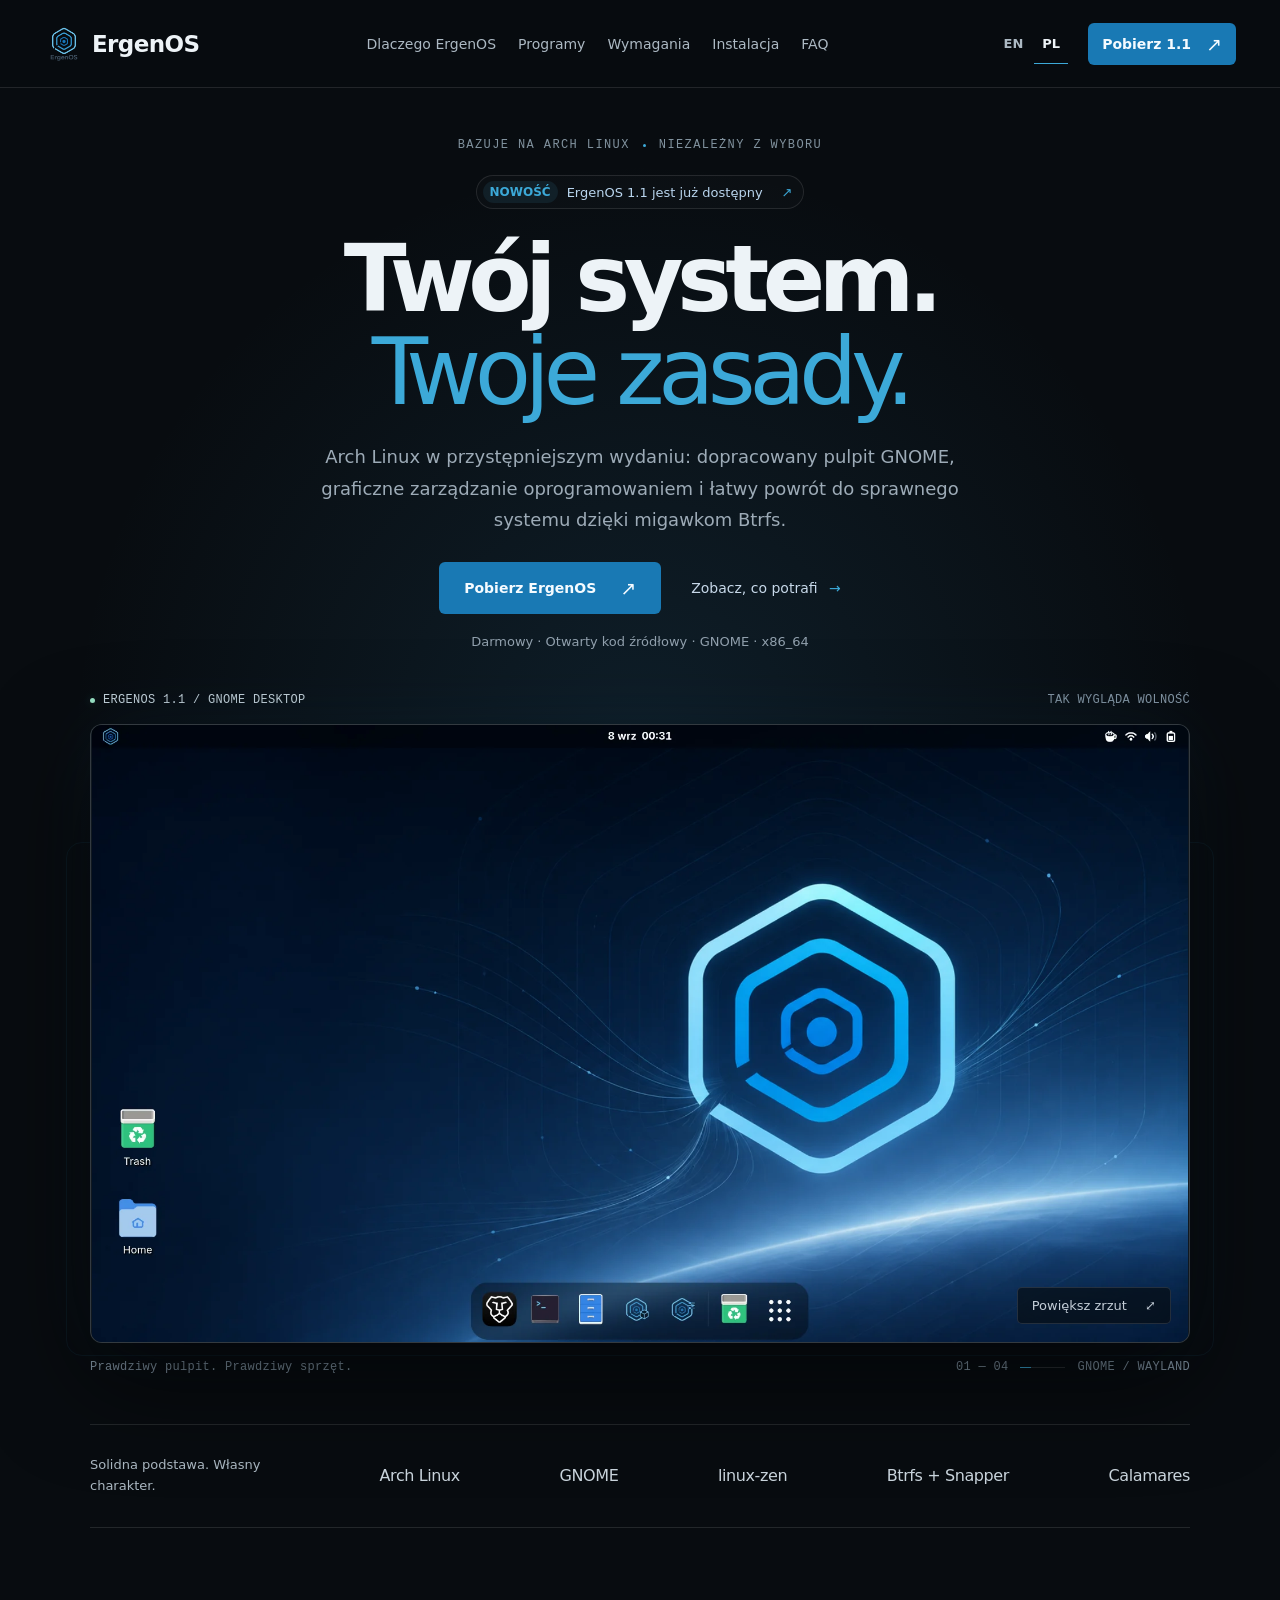
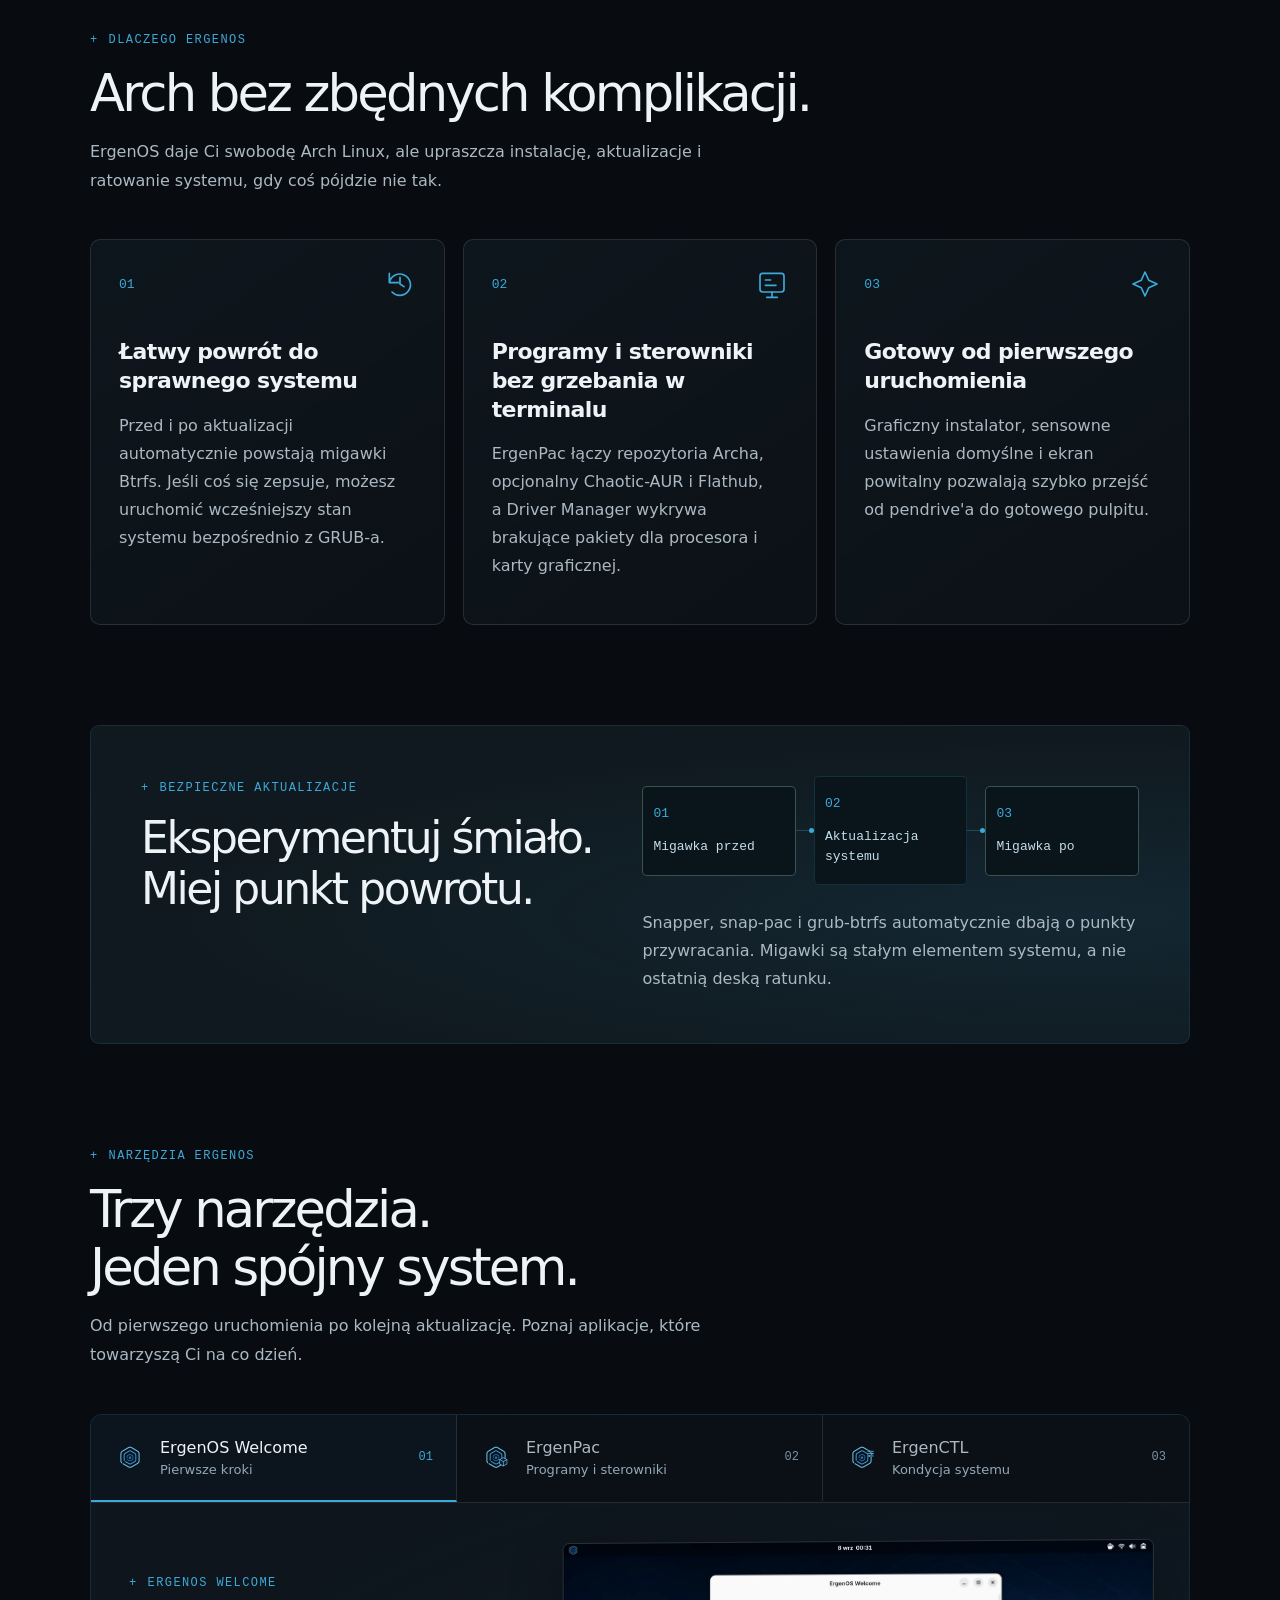
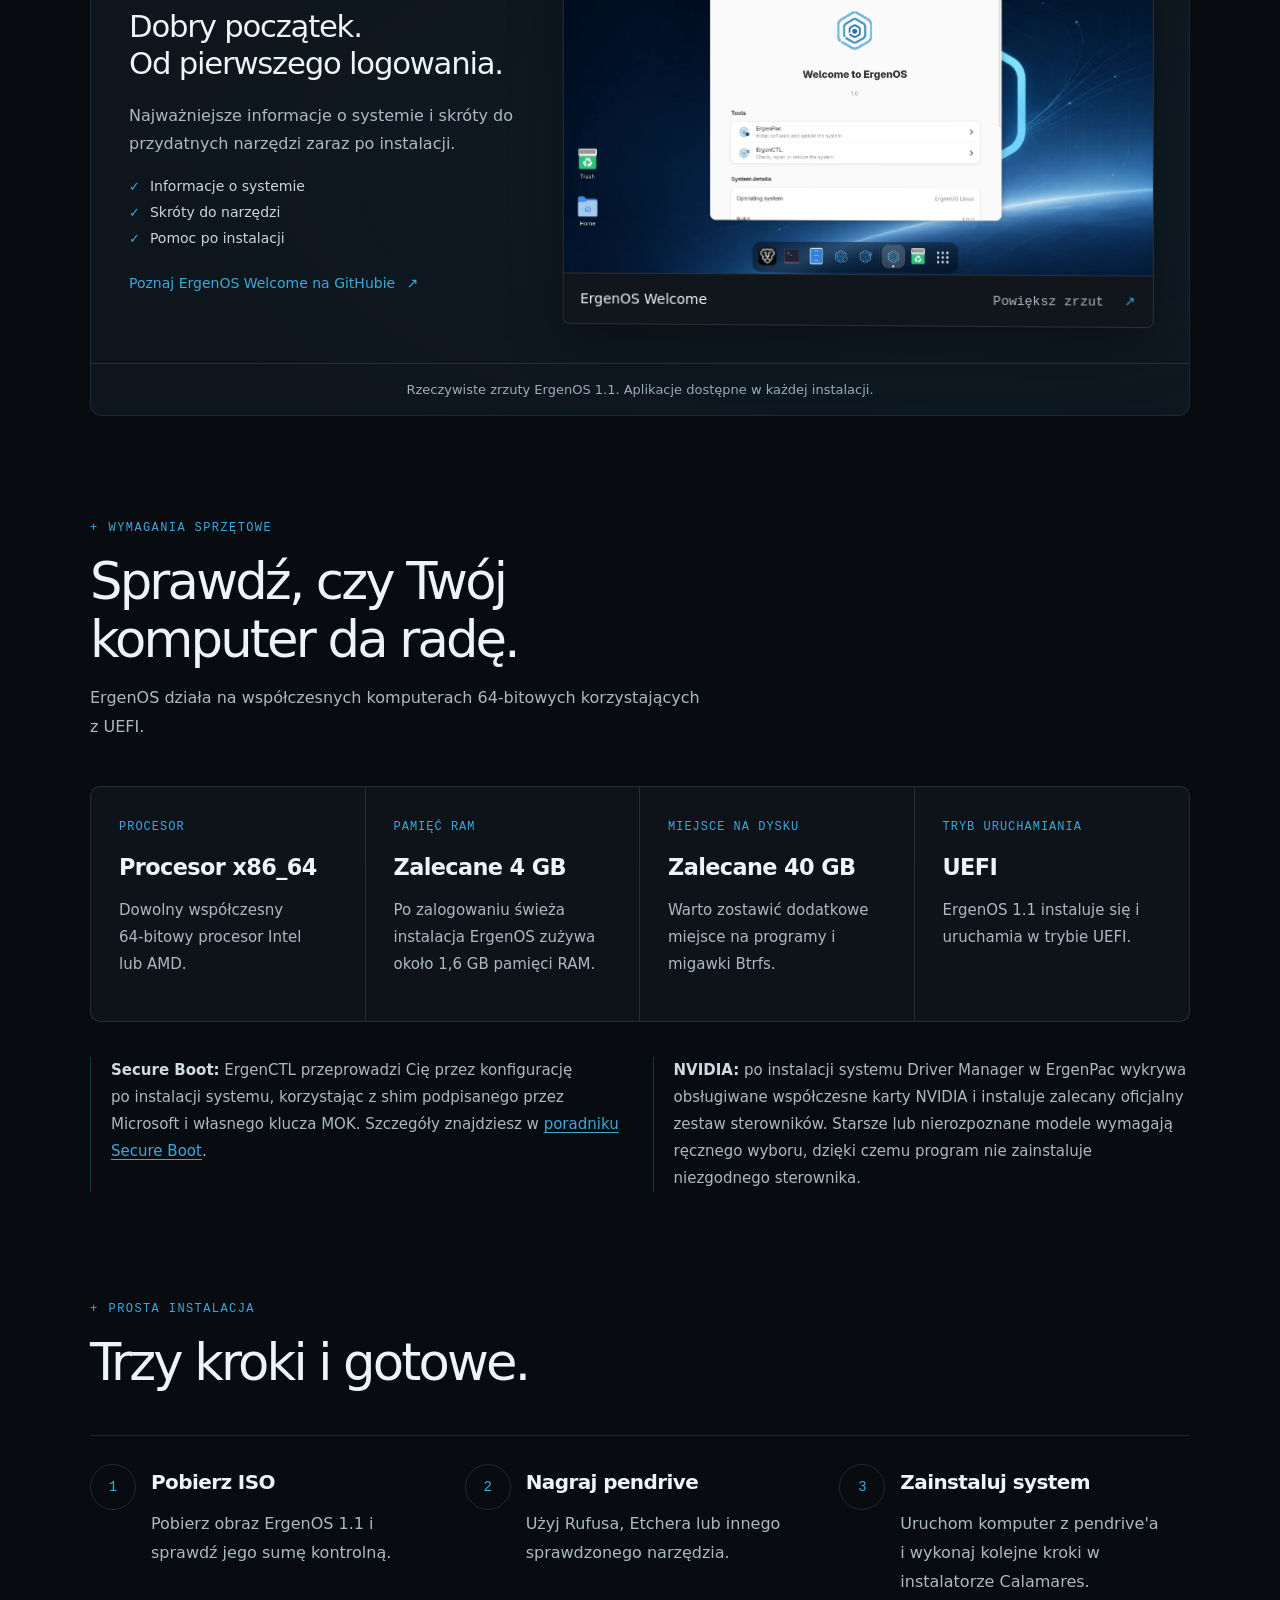
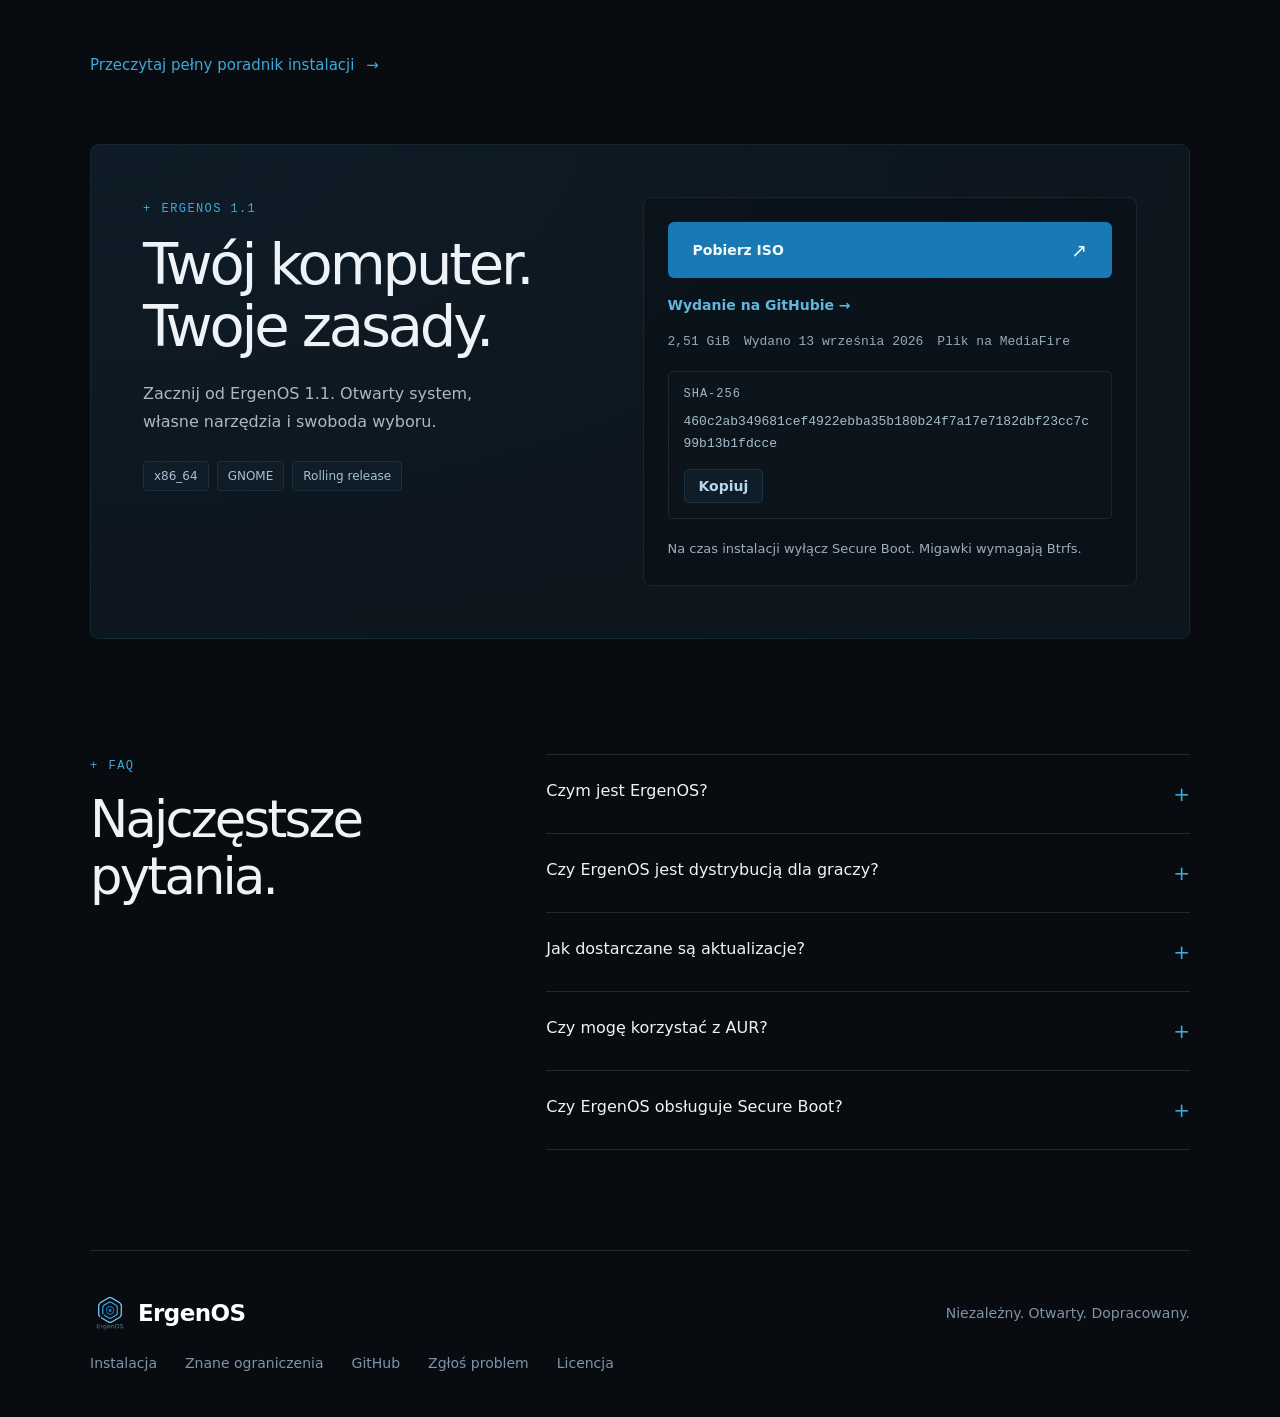
==== pl/index.html @ 4b379fe1 "Version CSS and JavaScript URLs to prevent stale cached assets" ====
<!doctype html>
<html lang="pl">
<head>
  <meta charset="utf-8">
  <meta name="viewport" content="width=device-width,initial-scale=1">
  <title>ErgenOS — Twój system. Twoje zasady.</title>
  <meta name="description" content="ErgenOS to przystępna dystrybucja oparta na Arch Linux, z graficznymi narzędziami, obsługą sterowników i odzyskiwaniem systemu z migawek Btrfs.">
  <meta name="robots" content="index,follow,max-image-preview:large">
  <meta name="theme-color" content="#080c10">
  <link rel="canonical" href="https://ergenossw.github.io/ErgenOS-Website/pl/">
  <link rel="alternate" hreflang="en" href="https://ergenossw.github.io/ErgenOS-Website/">
  <link rel="alternate" hreflang="pl" href="https://ergenossw.github.io/ErgenOS-Website/pl/">
  <link rel="alternate" hreflang="x-default" href="https://ergenossw.github.io/ErgenOS-Website/">
  <meta property="og:title" content="ErgenOS — Twój system. Twoje zasady.">
  <meta property="og:description" content="Arch Linux z wygodnym pulpitem, graficznymi narzędziami i migawkami Btrfs.">
  <meta property="og:type" content="website">
  <meta property="og:site_name" content="ErgenOS">
  <meta property="og:url" content="https://ergenossw.github.io/ErgenOS-Website/pl/">
  <meta property="og:image" content="https://ergenossw.github.io/ErgenOS-Website/assets/social-card.png">
  <meta property="og:image:width" content="1200">
  <meta property="og:image:height" content="630">
  <meta property="og:locale" content="pl_PL">
  <meta property="og:locale:alternate" content="en_US">
  <meta name="twitter:card" content="summary_large_image">
  <meta name="twitter:title" content="ErgenOS — Twój system. Twoje zasady.">
  <meta name="twitter:description" content="Arch Linux z wygodnym pulpitem, graficznymi narzędziami i migawkami Btrfs.">
  <meta name="twitter:image" content="https://ergenossw.github.io/ErgenOS-Website/assets/social-card.png">
  <link rel="icon" type="image/png" sizes="32x32" href="../assets/favicon-32.png">
  <link rel="apple-touch-icon" sizes="180x180" href="../assets/apple-touch-icon.png">
  <link rel="stylesheet" href="../style.css?v=d61560196b8d">
  <link rel="stylesheet" href="../overrides.css?v=efb8a88af6a3">
  <script type="application/ld+json">
  {
    "@context": "https://schema.org",
    "@type": "WebSite",
    "name": "ErgenOS",
    "url": "https://ergenossw.github.io/ErgenOS-Website/",
    "description": "Przystępna dystrybucja oparta na Arch Linux, z graficznymi narzędziami i odzyskiwaniem systemu z migawek Btrfs.",
    "inLanguage": ["en", "pl"],
    "publisher": {
      "@type": "Organization",
      "name": "ErgenOS",
      "url": "https://github.com/ErgenosSW",
      "logo": {
        "@type": "ImageObject",
        "url": "https://ergenossw.github.io/ErgenOS-Website/assets/ergenos-logo.png"
      },
      "sameAs": [
        "https://github.com/ErgenosSW",
        "https://github.com/ErgenosSW/ErgenOS-Linux"
      ]
    }
  }
  </script>
</head>
<body>
  <a class="skip-link" href="#main-content">Przejdź do treści</a>
  <header class="nav-shell">
    <a class="brand" href="#top"><img src="../assets/ergenos-logo.png" alt=""><span>ErgenOS</span></a>
    <button class="menu-toggle" type="button" aria-expanded="false" aria-controls="main-nav" aria-label="Otwórz nawigację" data-menu-open="Otwórz nawigację" data-menu-close="Zamknij nawigację"><span></span><span></span><span></span></button>
    <nav id="main-nav" aria-label="Główna nawigacja"><a href="#features">Dlaczego ErgenOS</a><a href="#apps">Programy</a><a href="#requirements">Wymagania</a><a href="#install">Instalacja</a><a href="#faq">FAQ</a></nav>
    <div class="header-actions"><div class="language-switcher" aria-label="Język"><a href="../" lang="en" hreflang="en" aria-label="English">EN</a><span aria-current="page">PL</span></div><a class="button small" href="#download">Pobierz 1.1</a></div>
  </header>

  <main id="main-content">
    <section class="hero" id="top">
      <div class="hero-copy"><div class="hero-kicker">BAZUJE NA ARCH LINUX <span></span> NIEZALEŻNY Z WYBORU</div>
        <a class="release-pill" href="https://github.com/ErgenosSW/ErgenOS-Linux/releases/tag/v1.1.0"><span>Nowość</span> ErgenOS 1.1 jest już dostępny</a>
        <h1>Twój system.<br><em>Twoje zasady.</em></h1>
        <p class="lead">Arch Linux w przystępniejszym wydaniu: dopracowany pulpit GNOME, graficzne zarządzanie oprogramowaniem i łatwy powrót do sprawnego systemu dzięki migawkom Btrfs.</p>
        <div class="hero-actions"><a class="button" href="#download">Pobierz ErgenOS</a><a class="text-link" href="#features">Zobacz, co potrafi <span>→</span></a></div>
        <p class="fine-print">Darmowy · Otwarty kod źródłowy · GNOME · x86_64</p>
      </div>
      <div class="desktop-stage"><div class="stage-label"><span><i></i> ERGENOS 1.1 / GNOME DESKTOP</span><span>TAK WYGLĄDA WOLNOŚĆ</span></div><a class="desktop-shot" href="../assets/screenshots/ergenos-desktop.png" aria-label="Otwórz pełnowymiarowy zrzut pulpitu ErgenOS">
        <img src="../assets/screenshots/ergenos-desktop.webp" width="1920" height="1080" fetchpriority="high" alt="Pulpit ErgenOS 1.1 uruchomiony na fizycznym sprzęcie">
        <span class="shot-hint">Powiększ zrzut</span>
      </a><div class="stage-footer"><span>Prawdziwy pulpit. Prawdziwy sprzęt.</span><span>01 — 04 <span class="stage-line"></span> GNOME / WAYLAND</span></div></div>
    </section><div class="platform-strip"><span>Solidna podstawa. Własny charakter.</span><b>Arch Linux</b><b>GNOME</b><b>linux-zen</b><b>Btrfs + Snapper</b><b>Calamares</b></div>

    <section class="section" id="features">
      <div class="section-heading"><span class="eyebrow">Dlaczego ErgenOS</span><h2>Arch bez zbędnych komplikacji.</h2><p>ErgenOS daje Ci swobodę Arch Linux, ale upraszcza instalację, aktualizacje i ratowanie systemu, gdy coś pójdzie nie tak.</p></div>
      <div class="feature-grid">
        <article><div class="feature-top"><span class="feature-number">01</span><svg viewBox="0 0 24 24" fill="none" stroke="currentColor" stroke-width="1.25" stroke-linecap="round" stroke-linejoin="round" aria-hidden="true"><path d="M4 11a8 8 0 1 1 2 7M4 4v7h7"/><path d="M12 7v5l3 2"/></svg></div><h3>Łatwy powrót do sprawnego systemu</h3><p>Przed i po aktualizacji automatycznie powstają migawki Btrfs. Jeśli coś się zepsuje, możesz uruchomić wcześniejszy stan systemu bezpośrednio z GRUB-a.</p></article>
        <article><div class="feature-top"><span class="feature-number">02</span><svg viewBox="0 0 24 24" fill="none" stroke="currentColor" stroke-width="1.25" stroke-linecap="round" stroke-linejoin="round" aria-hidden="true"><rect x="3" y="4" width="18" height="14" rx="2"/><path d="M8 22h8m-4-4v4M7 9h4m-4 4h8"/></svg></div><h3>Programy i sterowniki bez grzebania w terminalu</h3><p>ErgenPac łączy repozytoria Archa, opcjonalny Chaotic-AUR i Flathub, a Driver Manager wykrywa brakujące pakiety dla procesora i karty graficznej.</p></article>
        <article><div class="feature-top"><span class="feature-number">03</span><svg viewBox="0 0 24 24" fill="none" stroke="currentColor" stroke-width="1.25" stroke-linecap="round" stroke-linejoin="round" aria-hidden="true"><path d="m12 3 2.8 6.2L21 12l-6.2 2.8L12 21l-2.8-6.2L3 12l6.2-2.8Z"/></svg></div><h3>Gotowy od pierwszego uruchomienia</h3><p>Graficzny instalator, sensowne ustawienia domyślne i ekran powitalny pozwalają szybko przejść od pendrive'a do gotowego pulpitu.</p></article>
      </div>
    </section>

    <section class="recovery-band">
      <div><span class="eyebrow light">Bezpieczne aktualizacje</span><h2>Eksperymentuj śmiało.<br>Miej punkt powrotu.</h2></div>
      <div class="timeline" aria-label="Schemat automatycznych migawek"><span><b>01</b>Migawka przed</span><i></i><span><b>02</b>Aktualizacja systemu</span><i></i><span><b>03</b>Migawka po</span></div>
      <p>Snapper, snap-pac i grub-btrfs automatycznie dbają o punkty przywracania. Migawki są stałym elementem systemu, a nie ostatnią deską ratunku.</p>
    </section>

    <section class="section apps-section" id="apps">
      <div class="section-heading"><span class="eyebrow">Narzędzia ErgenOS</span><h2>Trzy narzędzia.<br>Jeden spójny system.</h2><p>Od pierwszego uruchomienia po kolejną aktualizację. Poznaj aplikacje, które towarzyszą Ci na co dzień.</p></div>
      <div class="app-showcase" id="screenshots">
        <div class="app-tabs" aria-label="Aplikacje ErgenOS" hidden><button class="app-tab" type="button" id="app-tab-0" data-app-tab="0"><img src="../assets/welcome-logo-mark.png" alt="" width="32" height="32"><span>ErgenOS Welcome<small>Pierwsze kroki</small></span><span class="tab-index" aria-hidden="true">01</span></button>
          <button class="app-tab" type="button" id="app-tab-1" data-app-tab="1"><img src="../assets/ergenpac-logo-mark.png" alt="" width="32" height="32"><span>ErgenPac<small>Programy i sterowniki</small></span><span class="tab-index" aria-hidden="true">02</span></button>
          <button class="app-tab" type="button" id="app-tab-2" data-app-tab="2"><img src="../assets/ergenctl-logo-mark.png" alt="" width="32" height="32"><span>ErgenCTL<small>Kondycja systemu</small></span><span class="tab-index" aria-hidden="true">03</span></button></div>
        <article class="app-panel" id="app-panel-0" data-app-panel="0">
          <div class="app-panel-copy"><span class="eyebrow">ErgenOS Welcome</span><h3>Dobry początek.<br>Od pierwszego logowania.</h3><p>Najważniejsze informacje o systemie i skróty do przydatnych narzędzi zaraz po instalacji.</p><ul class="app-capabilities"><li>Informacje o systemie</li><li>Skróty do narzędzi</li><li>Pomoc po instalacji</li></ul><a class="text-link app-source" href="https://github.com/ErgenosSW/ErgenOS-Welcome">Poznaj ErgenOS Welcome na GitHubie <span>↗</span></a></div>
          <a class="screenshot-card app-preview" href="../assets/screenshots/ergenos-welcome.png"><img src="../assets/screenshots/ergenos-welcome.webp" alt="ErgenOS Welcome — Pierwsze kroki" width="1920" height="1080" loading="lazy" decoding="async"><span><strong>ErgenOS Welcome</strong><small>Powiększ zrzut</small></span></a>
        </article>
        <article class="app-panel" id="app-panel-1" data-app-panel="1">
          <div class="app-panel-copy"><span class="eyebrow">ErgenPac</span><h3>Wszystko, czego potrzebujesz.<br>W jednym miejscu.</h3><p>Instaluj i aktualizuj programy z repozytoriów Arch Linux oraz Flathuba, a także wykrywaj i uzupełniaj brakujące sterowniki.</p><ul class="app-capabilities"><li>Arch Linux i Flathub</li><li>Aktualizacje aplikacji</li><li>Wykrywanie sterowników</li></ul><a class="text-link app-source" href="https://github.com/ErgenosSW/ErgenPac">Poznaj ErgenPac na GitHubie <span>↗</span></a></div>
          <a class="screenshot-card app-preview" href="../assets/screenshots/ergenpac-search.png"><img src="../assets/screenshots/ergenpac-search.webp" alt="ErgenPac — Programy i sterowniki" width="1920" height="1080" loading="lazy" decoding="async"><span><strong>ErgenPac</strong><small>Powiększ zrzut</small></span></a>
        </article>
        <article class="app-panel" id="app-panel-2" data-app-panel="2">
          <div class="app-panel-copy"><span class="eyebrow">ErgenCTL</span><h3>Poznaj swój system.<br>Zachowaj kontrolę.</h3><p>Sprawdzaj stan systemu, analizuj problemy z uruchamianiem, przywracaj migawki i skonfiguruj Secure Boot krok po kroku.</p><ul class="app-capabilities"><li>Diagnostyka i logi</li><li>Przywracanie migawek</li><li>Konfiguracja Secure Boot</li></ul><a class="text-link app-source" href="https://github.com/ErgenosSW/ErgenCTL">Poznaj ErgenCTL na GitHubie <span>↗</span></a></div>
          <a class="screenshot-card app-preview" href="../assets/screenshots/ergenctl-system-check.png"><img src="../assets/screenshots/ergenctl-system-check.webp" alt="ErgenCTL — Kondycja systemu" width="1920" height="1080" loading="lazy" decoding="async"><span><strong>ErgenCTL</strong><small>Powiększ zrzut</small></span></a>
        </article>
        <p class="showcase-note">Rzeczywiste zrzuty ErgenOS 1.1. Aplikacje dostępne w każdej instalacji.</p>
      </div>
    </section>

    <section class="section requirements-section" id="requirements">
      <div class="section-heading"><span class="eyebrow">Wymagania sprzętowe</span><h2>Sprawdź, czy Twój komputer da radę.</h2><p>ErgenOS działa na współczesnych komputerach 64-bitowych korzystających z UEFI.</p></div>
      <div class="requirements-grid">
        <article><span>Procesor</span><h3>Procesor x86_64</h3><p>Dowolny współczesny 64-bitowy procesor Intel lub AMD.</p></article>
        <article><span>Pamięć RAM</span><h3>Zalecane 4 GB</h3><p>Po zalogowaniu świeża instalacja ErgenOS zużywa około 1,6 GB pamięci RAM.</p></article>
        <article><span>Miejsce na dysku</span><h3>Zalecane 40 GB</h3><p>Warto zostawić dodatkowe miejsce na programy i migawki Btrfs.</p></article>
        <article><span>Tryb uruchamiania</span><h3>UEFI</h3><p>ErgenOS 1.1 instaluje się i uruchamia w trybie UEFI.</p></article>
      </div>
      <div class="hardware-notes">
        <p><strong>Secure Boot:</strong> ErgenCTL przeprowadzi Cię przez konfigurację po instalacji systemu, korzystając z shim podpisanego przez Microsoft i własnego klucza MOK. Szczegóły znajdziesz w <a href="secure-boot.html">poradniku Secure Boot</a>.</p>
        <p><strong>NVIDIA:</strong> po instalacji systemu Driver Manager w ErgenPac wykrywa obsługiwane współczesne karty NVIDIA i instaluje zalecany oficjalny zestaw sterowników. Starsze lub nierozpoznane modele wymagają ręcznego wyboru, dzięki czemu program nie zainstaluje niezgodnego sterownika.</p>
      </div>
    </section>

    <section class="section install-section" id="install">
      <div class="section-heading"><span class="eyebrow">Prosta instalacja</span><h2>Trzy kroki i gotowe.</h2></div>
      <ol class="steps">
        <li><span>1</span><div><h3>Pobierz ISO</h3><p>Pobierz obraz ErgenOS 1.1 i sprawdź jego sumę kontrolną.</p></div></li>
        <li><span>2</span><div><h3>Nagraj pendrive</h3><p>Użyj Rufusa, Etchera lub innego sprawdzonego narzędzia.</p></div></li>
        <li><span>3</span><div><h3>Zainstaluj system</h3><p>Uruchom komputer z pendrive'a i wykonaj kolejne kroki w instalatorze Calamares.</p></div></li>
      </ol>
      <a class="text-link guide-link" href="installation.html">Przeczytaj pełny poradnik instalacji <span>→</span></a>
    </section>

    <section class="download" id="download">
      <div><span class="eyebrow light">ErgenOS 1.1</span><h2>Twój komputer.<br>Twoje zasady.</h2><p class="download-description">Zacznij od ErgenOS 1.1. Otwarty system, własne narzędzia i swoboda wyboru.</p><div class="download-platform"><span>x86_64</span><span>GNOME</span><span>Rolling release</span></div></div>
      <div class="download-actions"><p class="download-note">Na czas instalacji wyłącz Secure Boot. Migawki wymagają Btrfs.</p><a class="button white" href="https://www.mediafire.com/file/psvdrlrwlsz2c2c/ergenos-1.1.0-x86_64.iso/file">Pobierz ISO</a><a href="https://github.com/ErgenosSW/ErgenOS-Linux/releases/tag/v1.1.0">Wydanie na GitHubie →</a><div class="release-meta"><span>2,51 GiB</span><span>Wydano 13 września 2026</span><span>Plik na MediaFire</span></div><div class="checksum"><span>SHA-256</span><code id="iso-checksum">460c2ab349681cef4922ebba35b180b24f7a17e7182dbf23cc7c99b13b1fdcce</code><button type="button" data-copy-checksum data-copy-success="Skopiowano" data-copy-reset="Kopiuj">Kopiuj</button></div></div>
    </section>

    <section class="section faq" id="faq">
      <div class="section-heading"><span class="eyebrow">FAQ</span><h2>Najczęstsze pytania.</h2></div>
      <div class="faq-list">
        <details><summary>Czym jest ErgenOS?</summary><p>ErgenOS to niezależna dystrybucja oparta na Arch Linux. Łączy pulpit GNOME, autorskie narzędzia graficzne i łatwe odzyskiwanie systemu za pomocą migawek Btrfs.</p></details>
        <details><summary>Czy ErgenOS jest dystrybucją dla graczy?</summary><p>Jeszcze nie. Rozwiązania dla graczy są częścią dalszych planów, ale ErgenOS 1.1 pozostaje uniwersalnym systemem do codziennego użytku.</p></details>
        <details><summary>Jak dostarczane są aktualizacje?</summary><p>Pakiety Archa pochodzą ze standardowych repozytoriów Arch Linux. Aplikacje ErgenOS są dostarczane przez podpisane repozytorium ErgenOS i obsługiwane przez Pacmana lub ErgenPac.</p></details>
        <details><summary>Czy mogę korzystać z AUR?</summary><p>Tak. Podczas instalacji możesz pozostać przy oficjalnych repozytoriach albo włączyć yay, paru lub Chaotic-AUR.</p></details>
        <details><summary>Czy ErgenOS obsługuje Secure Boot?</summary><p>Tak, eksperymentalnie po instalacji. ErgenCTL prowadzi przez cały proces, a potrzebne pakiety pochodzą z podpisanego repozytorium ErgenOS. Obecne ISO nadal wymaga wyłączenia Secure Boot na czas instalacji; później skorzystaj z <a href="secure-boot.html">poradnika konfiguracji</a>.</p></details>
      </div>
    </section>
  </main>

  <footer><a class="brand" href="#top"><img src="../assets/ergenos-logo.png" alt=""><span>ErgenOS</span></a><p>Niezależny. Otwarty. Dopracowany.</p><div><a href="installation.html">Instalacja</a><a href="known-limitations.html">Znane ograniczenia</a><a href="https://github.com/ErgenosSW">GitHub</a><a href="https://github.com/ErgenosSW/ErgenOS-Linux/issues">Zgłoś problem</a><a href="https://github.com/ErgenosSW/ErgenOS-Linux/blob/main/LICENSE">Licencja</a></div></footer>
  <script src="../script.js?v=0e3d0809cc0f"></script>
</body>
</html>
---- style.css ----
:root{--ink:#eaf3ff;--muted:#9db0c8;--blue:#0aa7ff;--blue2:#0068ff;--navy:#030a14;--line:rgba(143,190,235,.16)}*{box-sizing:border-box}html{scroll-behavior:smooth}body{margin:0;background:var(--navy);color:var(--ink);font-family:Inter,ui-sans-serif,system-ui,-apple-system,BlinkMacSystemFont,"Segoe UI",sans-serif}a{color:inherit;text-decoration:none}.nav-shell{position:sticky;top:0;z-index:20;height:76px;display:flex;align-items:center;justify-content:space-between;max-width:1240px;margin:auto;padding:0 28px;background:rgba(3,10,20,.82);backdrop-filter:blur(18px);border-bottom:1px solid var(--line)}.brand{display:flex;align-items:center;gap:10px;font-weight:760;letter-spacing:-.02em}.brand img{width:38px;height:38px;object-fit:contain}nav{display:flex;gap:32px;font-size:14px;color:var(--muted)}nav a:hover,footer a:hover{color:#fff}.button{display:inline-flex;align-items:center;justify-content:center;min-height:50px;padding:0 24px;border-radius:12px;background:linear-gradient(135deg,var(--blue),var(--blue2));color:#fff;font-weight:720;box-shadow:0 12px 34px rgba(0,119,255,.25);transition:transform .2s,box-shadow .2s}.button:hover{transform:translateY(-2px);box-shadow:0 16px 42px rgba(0,119,255,.35)}.button.small{min-height:40px;padding:0 17px;font-size:13px}.hero{min-height:790px;max-width:1240px;margin:auto;padding:90px 28px 110px;display:grid;grid-template-columns:.88fr 1.12fr;align-items:center;gap:70px;overflow:hidden}.release-pill{display:inline-flex;align-items:center;gap:10px;color:#b9d5ee;font-size:13px;border:1px solid var(--line);border-radius:999px;padding:7px 12px 7px 8px;background:rgba(255,255,255,.035)}.release-pill span{background:#0b8ce7;color:#fff;border-radius:999px;padding:3px 8px;font-size:11px;font-weight:750;text-transform:uppercase}h1{margin:25px 0 22px;font-size:clamp(54px,7vw,88px);line-height:.95;letter-spacing:-.062em;font-weight:800}h1 em{font-style:normal;color:#54c3ff}.lead{max-width:610px;font-size:19px;line-height:1.7;color:var(--muted)}.hero-actions{display:flex;align-items:center;gap:26px;margin-top:34px}.text-link{font-weight:650;color:#c7d8e9}.text-link span{margin-left:7px;color:#48bfff}.fine-print{margin-top:24px;font-size:12px;color:#6f839b}.desktop-shot{position:relative;aspect-ratio:16/10;border:1px solid rgba(121,196,255,.25);border-radius:20px;overflow:hidden;transform:perspective(1200px) rotateY(-4deg) rotateX(2deg);box-shadow:0 40px 100px rgba(0,0,0,.55),0 0 90px rgba(0,126,255,.13);background:#07192d}.desktop-shot>img{width:100%;height:100%;object-fit:cover}.desktop-top{position:absolute;inset:0 0 auto;height:30px;z-index:2;display:flex;justify-content:space-between;align-items:center;padding:0 14px;font-size:9px;background:rgba(2,8,16,.82)}.desktop-window{position:absolute;inset:16% 12% 17%;border-radius:13px;overflow:hidden;background:rgba(242,247,252,.94);color:#172132;box-shadow:0 18px 42px rgba(0,0,0,.38)}.window-bar{height:34px;display:flex;justify-content:flex-end;gap:6px;align-items:center;padding:0 11px;background:#eef3f8}.window-bar i{width:8px;height:8px;border-radius:50%;background:#bdc8d3}.window-content{height:calc(100% - 34px);display:flex;flex-direction:column;align-items:center;justify-content:center;gap:8px}.window-content img{width:72px;height:72px;object-fit:contain}.window-content strong{font-size:18px}.window-content span{font-size:10px;color:#687789}.dock{position:absolute;bottom:3%;left:50%;transform:translateX(-50%);display:flex;gap:9px;padding:8px 12px;border-radius:12px;background:rgba(3,13,25,.78)}.dock b{width:22px;height:22px;border-radius:6px;background:linear-gradient(145deg,#49c7ff,#126fe5)}.section{max-width:1180px;margin:auto;padding:120px 28px}.section-heading{max-width:720px;margin-bottom:56px}.eyebrow{color:#31b6ff;text-transform:uppercase;letter-spacing:.17em;font-size:12px;font-weight:800}.eyebrow.light{color:#b9e7ff}h2{margin:14px 0 18px;font-size:clamp(38px,5vw,62px);line-height:1.05;letter-spacing:-.045em}.section-heading p,.recovery-band p{color:var(--muted);font-size:17px;line-height:1.7}.feature-grid{display:grid;grid-template-columns:repeat(3,1fr);gap:18px}.feature-grid article{min-height:285px;padding:30px;border:1px solid var(--line);border-radius:18px;background:linear-gradient(145deg,rgba(14,35,59,.8),rgba(6,18,33,.8))}.feature-number{font-family:monospace;color:#2eb7ff;font-size:12px}h3{margin:50px 0 12px;font-size:22px;letter-spacing:-.025em}.feature-grid p,.app-card p,.steps p{color:var(--muted);line-height:1.65;font-size:14px}.recovery-band{max-width:1180px;margin:40px auto;padding:72px;border-radius:28px;display:grid;grid-template-columns:1fr 1.25fr;gap:45px 70px;background:linear-gradient(120deg,#087bd4,#0047ad);box-shadow:0 30px 80px rgba(0,82,180,.23)}.recovery-band h2{font-size:48px}.recovery-band p{margin:0;color:#d8efff}.timeline{align-self:center;display:flex;align-items:center;justify-content:center;font-size:12px;color:#dff3ff}.timeline i{width:58px;height:1px;margin:0 10px;background:rgba(255,255,255,.4);position:relative}.timeline i:after{content:"";position:absolute;right:0;top:-3px;width:7px;height:7px;border-radius:50%;background:#fff}.apps-section{padding-bottom:80px}.app-grid{display:grid;grid-template-columns:repeat(3,1fr);gap:18px}.app-card{padding:30px;min-height:320px;border:1px solid var(--line);border-radius:20px;background:#081424;display:flex;flex-direction:column;justify-content:space-between}.app-card.featured{background:linear-gradient(155deg,#0a2744,#07111f);border-color:rgba(49,182,255,.32)}.app-card img{width:86px;height:86px;object-fit:contain}.app-card h3{margin:35px 0 10px}.install-section{padding-top:80px}.steps{list-style:none;padding:0;margin:0;display:grid;grid-template-columns:repeat(3,1fr);border-top:1px solid var(--line)}.steps li{display:flex;gap:20px;padding:35px 30px 20px 0}.steps li>span{display:grid;place-items:center;flex:0 0 42px;height:42px;border-radius:50%;background:#0a263f;color:#43bdff;font-weight:800}.steps h3{margin:6px 0}.download{max-width:1180px;margin:30px auto 70px;padding:70px;border-radius:28px;display:flex;align-items:center;justify-content:space-between;gap:50px;background:linear-gradient(120deg,#0a9fea,#0758da)}.download h2{max-width:620px}.download p{color:#d7eeff}.download-actions{min-width:235px;display:flex;flex-direction:column;gap:16px;align-items:flex-start}.button.white{background:#fff;color:#075cc4;box-shadow:none}.download-actions>a:not(.button){font-weight:700}.download code{font-size:11px;color:#ccecff}.faq{display:grid;grid-template-columns:.75fr 1.25fr;gap:70px}.faq-list{border-top:1px solid var(--line)}details{border-bottom:1px solid var(--line);padding:23px 0}summary{cursor:pointer;font-weight:700;list-style:none;display:flex;justify-content:space-between}summary:after{content:"+";color:#41bcff;font-size:20px}details[open] summary:after{content:"−"}details p{color:var(--muted);line-height:1.65;max-width:700px}footer{max-width:1180px;margin:auto;padding:42px 28px 55px;border-top:1px solid var(--line);display:grid;grid-template-columns:1fr auto 1fr;align-items:center;color:#7f93aa;font-size:13px}footer .brand{color:#fff}footer>div{display:flex;justify-content:flex-end;gap:22px}@media(max-width:850px){nav{display:none}.hero{grid-template-columns:1fr;padding-top:70px}.desktop-shot{transform:none}.feature-grid,.app-grid,.steps{grid-template-columns:1fr}.recovery-band,.faq{grid-template-columns:1fr}.download{flex-direction:column;align-items:flex-start}footer{grid-template-columns:1fr;gap:25px}footer>div{justify-content:flex-start;flex-wrap:wrap}.recovery-band{margin:20px;padding:45px 28px}.section{padding:85px 22px}.hero{padding-left:22px;padding-right:22px}}@media(max-width:520px){.nav-shell{padding:0 16px}.button.small{font-size:0;padding:0;width:42px}.button.small:after{content:"↓";font-size:18px}.hero{min-height:auto;padding-bottom:80px}.hero-actions{align-items:flex-start;flex-direction:column}.desktop-window{inset:18% 8%}.recovery-band h2{font-size:38px}.timeline{flex-direction:column;align-items:flex-start;gap:10px}.timeline i{width:1px;height:25px;margin-left:4px}.timeline i:after{right:-3px;top:auto;bottom:0}.download{margin:15px;border-radius:22px;padding:42px 25px}}@media(prefers-reduced-motion:reduce){html{scroll-behavior:auto}.button{transition:none}}
---- overrides.css ----
/* ErgenOS — graphite / ice. Shared by both languages and all guides. */
:root {
  --navy:#080c10;
  --ink:#edf3f7;
  --muted:#9aa9b5;
  --line:#ffffff15;
  --blue:#3ca9d8;
  --blue2:#1b78b4;
  --surface:#10161c;
}

html {
  scroll-padding-top:100px;
}

body {
  background:var(--navy);
  font-family:Inter,"Segoe UI",system-ui,sans-serif;
  -webkit-font-smoothing:antialiased;
}

::selection {
  background:#3ca9d8;
  color:#080c10;
}

a,button,summary {
  -webkit-tap-highlight-color:transparent;
}

:focus-visible {
  outline:2px solid var(--blue);
  outline-offset:6px;
}

button {
  font:inherit;
  cursor:pointer;
}

p {
  text-wrap:pretty;
}

h1,h2,h3 {
  text-wrap:balance;
}

.skip-link {
  position:fixed;
  left:20px;
  top:-100px;
  z-index:100;
  background:var(--blue);
  color:#080c10;
  padding:15px;
  border-radius:6px;
}

.skip-link:focus {
  top:15px;
}

.nav-shell {
  max-width:1320px;
  height:88px;
  padding:0 44px;
  background:#080c10e8;
  border-color:var(--line);
  backdrop-filter:blur(24px);
}

.brand {
  font-size:23px;
  gap:8px;
  letter-spacing:-1px;
}

.brand img {
  width:40px;
  height:40px;
}

.header-actions {
  display:flex;
  gap:20px;
  align-items:center;
}

nav {
  gap:26px;
  font-size:12px;
}

nav a {
  padding:12px 0;
  transition:color .2s;
}

nav a:hover,nav a.active {
  color:var(--blue);
}

.button {
  border-radius:6px;
  background:var(--blue);
  color:#08131a;
  box-shadow:none;
  padding:0 25px;
  min-height:52px;
  font-size:14px;
  font-weight:700;
  gap:24px;
}

.button:after {
  content:'↗';
  font-size:19px;
  font-weight:400;
}

.button:hover {
  background:#59bce2;
  box-shadow:0 6px 30px #3ca9d818;
  transform:translateY(-2px);
}

.button.small {
  min-height:38px;
  padding:0 14px;
  font-size:12px;
  gap:15px;
}

.language-switcher {
  display:flex;
  gap:3px;
  font-size:11px;
  font-weight:600;
}

.language-switcher a,.language-switcher span {
  padding:9px 7px;
  color:var(--muted);
}

.language-switcher [aria-current] {
  color:var(--ink);
  border-bottom:1px solid var(--blue);
}

.menu-toggle {
  display:none;
}

.hero {
  position:relative;
  max-width:1320px;
  min-height:0;
  padding:70px 44px 0;
  display:flex;
  flex-direction:column;
  gap:57px;
  overflow:visible;
}

.hero:before {
  content:'';
  position:absolute;
  top:0;
  left:0;
  right:0;
  height:850px;
  z-index:-1;
  background:radial-gradient(ellipse at 50% 56%,#25658422,transparent 64%);
  pointer-events:none;
}

.hero-copy {
  text-align:center;
  max-width:940px;
  animation:enter .8s ease both;
}

.hero-kicker {
  display:flex;
  align-items:center;
  justify-content:center;
  gap:13px;
  font:10px/1.6 ui-monospace,monospace;
  letter-spacing:2px;
  color:#81929e;
  margin-bottom:25px;
}

.hero-kicker span {
  width:3px;
  height:3px;
  background:#3ca9d8;
  border-radius:100%;
}

.release-pill {
  font-size:11px;
  padding:5px 11px 5px 6px;
  background:#ffffff04;
  border-color:#ffffff1a;
  gap:9px;
}

.release-pill span {
  background:#3ca9d819;
  color:var(--blue);
  font-size:9px;
  padding:4px 7px;
}

.release-pill:after {
  content:'↗';
  color:var(--blue);
  padding-left:10px;
}

h1 {
  font-size:clamp(64px,7.7vw,106px);
  font-weight:650;
  letter-spacing:-.072em;
  line-height:1.01;
  margin:25px 0 22px;
}

h1 em {
  color:var(--blue);
  font-weight:450;
}

.hero .lead {
  max-width:580px;
  font-size:16px;
  line-height:1.75;
  margin:0 auto;
  color:#9dabb7;
}

.hero-actions {
  justify-content:center;
  gap:30px;
  margin-top:28px;
}

.text-link {
  font-size:13px;
  font-weight:500;
}

.text-link span {
  color:var(--blue);
}

.fine-print {
  font-size:10px;
  letter-spacing:.6px;
  color:#91a0ad;
  margin:20px 0 0;
}

.desktop-stage {
  width:100%;
  max-width:1100px;
}

.stage-label,.stage-footer {
  display:flex;
  align-items:center;
  justify-content:space-between;
  font:9px/1.6 ui-monospace,monospace;
  letter-spacing:1.1px;
  color:#8698a7;
  padding:0 0 14px;
}

.stage-label span:first-child {
  display:flex;
  align-items:center;
  gap:8px;
  color:#c7d6df;
}

.stage-label i {
  width:5px;
  height:5px;
  border-radius:100%;
  background:#9ce6c7;
  box-shadow:0 0 10px #9ce6c744;
}

.desktop-shot {
  display:block;
  aspect-ratio:16/9;
  border-radius:9px;
  transform:none;
  background:#101820;
  border:1px solid #ffffff25;
  box-shadow:0 40px 100px #0008;
  position:relative;
  overflow:hidden;
  transition:box-shadow .3s;
}

.desktop-shot>img {
  display:block;
  width:100%;
  height:100%;
  object-fit:contain;
}

.desktop-shot:hover {
  box-shadow:0 25px 100px #3678a022;
}

.shot-hint {
  position:absolute;
  right:18px;
  bottom:18px;
  background:#080c10c9;
  border:1px solid #ffffff25;
  border-radius:5px;
  padding:10px 14px;
  font-size:11px;
  backdrop-filter:blur(12px);
}

.shot-hint:after {
  content:' ⤢';
  padding-left:14px;
}

.stage-footer {
  padding:15px 0 0;
  font-size:9px;
  letter-spacing:.4px;
}

.stage-footer>span:last-child {
  display:flex;
  align-items:center;
  gap:16px;
}

.stage-line {
  width:75px;
  height:1px;
  background:linear-gradient(to right,var(--blue) 25%,#ffffff25 25%);
}

.platform-strip {
  max-width:1100px;
  margin:47px auto 0;
  border-top:1px solid var(--line);
  border-bottom:1px solid var(--line);
  padding:26px 0;
  display:flex;
  align-items:center;
  justify-content:space-between;
  gap:20px;
}

.platform-strip>span {
  font-size:11px;
  color:var(--muted);
  max-width:160px;
  line-height:1.6;
}

.platform-strip b {
  font-size:15px;
  font-weight:500;
  letter-spacing:-.4px;
  color:#c1cbd3;
}

.section {
  max-width:1188px;
  padding:112px 44px;
}

.section-heading {
  max-width:720px;
  margin-bottom:44px;
}

.eyebrow {
  font:10px/1.5 ui-monospace,monospace;
  letter-spacing:1.8px;
  color:var(--blue);
  font-weight:500;
}

.eyebrow:before {
  content:'+';
  margin-right:10px;
}

h2 {
  font-size:clamp(34px,4vw,52px);
  font-weight:500;
  letter-spacing:-.055em;
  line-height:1.1;
  margin:16px 0;
}

.section-heading p {
  max-width:570px;
  font-size:14px;
  line-height:1.8;
}

.feature-grid {
  gap:0;
  border-top:1px solid var(--line);
  border-bottom:1px solid var(--line);
}

.feature-grid article {
  background:none;
  border:0;
  border-right:1px solid var(--line);
  border-radius:0;
  padding:30px;
  min-height:270px;
  transition:background .3s;
}

.feature-grid article:first-child {
  padding-left:0;
}

.feature-grid article:last-child {
  border:0;
  padding-right:0;
}

.feature-grid article:hover {
  background:#ffffff02;
}

.feature-number {
  color:var(--blue);
  font-size:11px;
}

.feature-number:after {
  content:' /';
  color:#ffffff25;
}

h3 {
  font-size:20px;
  font-weight:550;
  letter-spacing:-.6px;
  margin:36px 0 12px;
}

.feature-grid p,.app-card p,.steps p {
  font-size:13px;
  line-height:1.8;
}

.recovery-band {
  position:relative;
  max-width:1100px;
  margin:0 auto;
  padding:56px;
  background:radial-gradient(ellipse at 100% 0,#25536a44,transparent 70%),#10191f;
  box-shadow:none;
  border:1px solid #3ca9d825;
  border-radius:9px;
  gap:25px 60px;
  overflow:hidden;
}

.recovery-band:after {
  content:'↶';
  position:absolute;
  font-size:220px;
  right:8px;
  bottom:-65px;
  color:#3ca9d805;
  pointer-events:none;
}

.recovery-band h2 {
  font-size:42px;
}

.eyebrow.light {
  color:var(--blue);
}

.recovery-band p {
  font-size:13px;
  line-height:1.8;
  color:var(--muted);
  max-width:430px;
}

.timeline {
  gap:0;
  font:10px/1.5 ui-monospace,monospace;
}

.timeline span {
  border:1px solid #3ca9d830;
  background:#0b1219;
  padding:16px 11px;
  border-radius:5px;
  color:#c5dce9;
  text-align:center;
}

.timeline span:first-child,.timeline span:last-child {
  border-color:#91d4bb55;
}

.timeline i {
  min-width:20px;
  margin:0;
  width:35px;
  background:#3ca9d850;
}

.timeline i:after {
  background:#3ca9d8;
  width:5px;
  height:5px;
  top:-2px;
}

.apps-section {
  padding-bottom:40px;
}

.app-grid {
  gap:18px;
}

.app-card,.app-card.featured {
  min-height:290px;
  padding:28px;
  background:var(--surface);
  border:1px solid var(--line);
  border-radius:8px;
  transition:transform .25s,border-color .25s;
}

.app-card:hover {
  transform:translateY(-5px);
  border-color:#3ca9d860;
}

.app-card>img {
  height:62px;
  width:62px;
  object-fit:contain;
  object-position:left;
}

.app-card h3 {
  margin-top:26px;
}

.card-link {
  font-size:11px;
  color:var(--blue);
  display:inline-block;
  margin-top:15px;
}

.gallery-section {
  padding-top:65px;
}

.screenshot-grid {
  display:grid;
  grid-template-columns:1fr 1fr;
  gap:20px;
}

.screenshot-card {
  display:block;
  overflow:hidden;
  border:1px solid var(--line);
  background:var(--surface);
  border-radius:8px;
  transition:border-color .25s;
}

.screenshot-card:hover {
  border-color:#3ca9d870;
}

.screenshot-card img {
  display:block;
  width:100%;
  aspect-ratio:16/9;
  object-fit:contain;
  transition:transform .4s;
}

.screenshot-card:hover img {
  transform:scale(1.015);
}

.screenshot-wide {
  grid-column:1/-1;
}

.screenshot-card>span {
  display:flex;
  justify-content:space-between;
  gap:15px;
  align-items:center;
  padding:21px 24px;
  border-top:1px solid var(--line);
}

.screenshot-card strong {
  font-size:13px;
  font-weight:500;
}

.screenshot-card small {
  color:var(--muted);
  font:10px ui-monospace,monospace;
}

.screenshot-card small:after {
  content:' ↗';
  color:var(--blue);
  margin-left:12px;
}

.requirements-section {
  padding-top:20px;
  padding-bottom:75px;
}

.requirements-grid {
  display:grid;
  grid-template-columns:repeat(4,minmax(0,1fr));
  gap:0;
  border-block:1px solid var(--line);
}

.requirements-grid article {
  padding:27px 24px;
  border-right:1px solid var(--line);
}

.requirements-grid article:first-child {
  padding-left:0;
}

.requirements-grid article:last-child {
  border:0;
}

.requirements-grid article>span {
  font:10px ui-monospace,monospace;
  color:var(--blue);
  text-transform:uppercase;
  letter-spacing:1px;
}

.requirements-grid h3 {
  font-size:20px;
  margin:19px 0 12px;
}

.requirements-grid p,.hardware-notes p {
  font-size:12px;
  line-height:1.8;
  color:var(--muted);
}

.hardware-notes {
  display:grid;
  grid-template-columns:1fr 1fr;
  gap:25px;
  margin-top:20px;
}

.hardware-notes p {
  padding-left:16px;
  border-left:1px solid #3ca9d845;
}

.hardware-notes strong {
  color:#d0dae2;
}

.hardware-notes a,.page-content a,details p a {
  color:var(--blue);
  text-decoration:underline;
  text-underline-offset:3px;
}

.install-section {
  padding-top:35px;
}

.steps {
  gap:30px;
}

.steps li {
  padding:28px 0;
  gap:15px;
}

.steps li>span {
  border-radius:6px;
  background:#ffffff06;
  border:1px solid var(--line);
  color:var(--blue);
  font:12px ui-monospace,monospace;
}

.steps h3 {
  font-size:18px;
}

.guide-link {
  display:inline-block;
  margin-top:15px;
  color:var(--blue);
}

.download {
  max-width:1100px;
  margin:0 auto 20px;
  border-radius:9px;
  padding:55px;
  background:var(--blue);
  color:#0c202c;
  position:relative;
  overflow:hidden;
  gap:45px;
  align-items:flex-start;
}

.download .eyebrow {
  color:#26546b;
}

.download h2 {
  font-size:48px;
}

.download-actions {
  min-width:0;
  flex:1;
  gap:19px;
}

.download>div:first-child {
  flex:1;
}

.button.white {
  background:#0d202b;
  color:#effaff;
  width:100%;
  justify-content:space-between;
}

.button.white:hover {
  background:#173d51;
}

.download-actions>a:not(.button) {
  font-size:12px;
  color:#183d50;
}

.download .download-note {
  font-size:11px;
  line-height:1.6;
  color:#21465b;
  margin:0;
  order:5;
}

.release-meta {
  display:flex;
  flex-wrap:wrap;
  font:10px/1.6 ui-monospace,monospace;
  gap:5px 15px;
  color:#254e63;
}

.checksum {
  width:100%;
  display:grid;
  grid-template-columns:1fr auto;
  gap:8px 15px;
  padding:14px;
  border:1px solid #0d202b30;
  border-radius:5px;
  background:#ffffff19;
}

.checksum>span {
  grid-column:1/-1;
  font:9px ui-monospace,monospace;
  letter-spacing:1px;
}

.download .checksum code {
  color:#21485d;
  overflow-wrap:anywhere;
  font-size:10px;
  line-height:1.6;
}

.checksum button {
  border:0;
  background:none;
  color:#13384d;
  font-size:11px;
  font-weight:700;
  align-self:start;
  padding:0;
}

.faq {
  gap:70px;
  padding-top:100px;
}

.faq h2 {
  font-size:48px;
}

.faq details {
  padding:23px 0;
}

.faq summary {
  font-size:14px;
  font-weight:500;
  gap:24px;
  line-height:1.5;
}

.faq summary:after {
  color:var(--blue);
}

.faq details p {
  font-size:13px;
}

.faq-list {
  border-top:1px solid var(--line);
}

footer {
  max-width:1100px;
  padding:35px 0 45px;
  grid-template-columns:1fr 1fr;
  gap:20px;
}

footer p {
  justify-self:end;
  font-size:11px;
}

footer>div {
  grid-column:1/-1;
  justify-content:flex-start;
  flex-wrap:wrap;
  font-size:11px;
  gap:24px;
}

.page-main {
  min-height:70vh;
}

.page-hero {
  max-width:920px;
  padding:65px 30px 30px;
  margin:auto;
}

.back-link {
  display:block;
  color:var(--muted);
  font-size:12px;
  margin-bottom:45px;
}

.page-hero h1 {
  font-size:clamp(44px,6vw,72px);
  margin-top:20px;
}

.page-hero .lead {
  font-size:17px;
}

.page-content {
  max-width:920px;
  padding:0 30px 100px;
  margin:auto;
}

.guide-steps,.limitation-list {
  list-style:none;
  padding:0;
  display:grid;
  gap:18px;
}

.guide-steps li,.limitation-card {
  padding:30px;
  background:var(--surface);
  border:1px solid var(--line);
  border-radius:8px;
}

.guide-steps h2,.limitation-card h2 {
  font-size:25px;
  margin-top:0;
}

.page-content p,.page-content li {
  font-size:14px;
  line-height:1.85;
  color:var(--muted);
}

.page-content h2,.page-content strong {
  color:var(--ink);
}

.page-content code {
  overflow-wrap:anywhere;
}

.guide-steps>li>code,.guide-steps pre {
  display:block;
  white-space:pre-wrap;
  padding:18px;
  border-radius:5px;
  background:#080c10;
  color:var(--blue);
  font-size:12px;
  overflow-wrap:anywhere;
}

.page-content pre {
  max-width:100%;
  overflow:auto;
  white-space:pre-wrap;
}

.page-content p code {
  font-size:12px;
  color:var(--blue);
}

.lightbox {
  max-width:min(1280px,94vw);
  width:100%;
  padding:0;
  border:1px solid #ffffff30;
  border-radius:10px;
  background:#10161c;
  color:var(--ink);
  box-shadow:0 30px 150px #000a;
}

.lightbox::backdrop {
  background:#030608e8;
  backdrop-filter:blur(16px);
}

.lightbox-head {
  display:flex;
  align-items:center;
  justify-content:space-between;
  padding:14px 20px;
  gap:20px;
}

.lightbox-head p {
  font-size:12px;
  margin:0;
  color:var(--muted);
}

.lightbox button {
  color:var(--ink);
  background:#ffffff08;
  border:1px solid var(--line);
  border-radius:5px;
  min-width:44px;
  min-height:44px;
}

.lightbox img {
  display:block;
  width:100%;
  max-height:75vh;
  object-fit:contain;
  background:#05090c;
}

.lightbox-controls {
  display:flex;
  justify-content:center;
  align-items:center;
  gap:25px;
  padding:12px;
  font:11px ui-monospace,monospace;
}

.dialog-open {
  overflow:hidden;
}

@keyframes enter {
  from {
    opacity:0;
    transform:translateY(15px);
  }
  to {
    opacity:1;
    transform:translateY(0);
  }
}

@media(min-width:1600px) {
  .hero {
    padding-top:90px;
  }
}

@media(max-width:1100px) {
  nav {
    gap:15px;
    font-size:11px;
  }
  .nav-shell {
    padding-inline:25px;
  }
  .header-actions {
    gap:10px;
  }
  .platform-strip {
    margin-inline:44px;
  }
  .recovery-band,.download {
    margin-inline:44px;
  }
  footer {
    margin-inline:44px;
  }
  .recovery-band {
    padding:35px;
    gap:25px;
    grid-template-columns:1fr 1fr;
  }
  .timeline {
    flex-wrap:wrap;
  }
  .timeline span {
    padding:12px 8px;
    font-size:9px;
  }
  .timeline i {
    width:20px;
  }
  .download {
    padding:35px;
  }
}

@media(max-width:850px) {
  .nav-shell {
    height:74px;
  }
  .menu-toggle {
    display:block;
    margin-left:auto;
    margin-right:15px;
    padding:10px;
    width:42px;
    height:42px;
    border:1px solid var(--line);
    border-radius:5px;
    background:#ffffff05;
  }
  .menu-toggle span {
    display:block;
    height:1px;
    margin:5px 0;
    background:var(--ink);
  }
  .nav-shell nav {
    display:none;
    position:absolute;
    top:73px;
    left:15px;
    right:15px;
    padding:15px;
    background:#10161c;
    border:1px solid var(--line);
    border-radius:6px;
    box-shadow:0 20px 35px #0008;
  }
  .nav-shell nav.is-open {
    display:flex;
    flex-direction:column;
    gap:0;
  }
  .nav-shell nav a {
    padding:14px;
    font-size:14px;
  }
  .hero {
    padding:50px 25px 0;
    gap:40px;
  }
  .hero-copy {
    width:100%;
  }
  .hero h1 {
    font-size:80px;
  }
  .section {
    padding:80px 25px;
  }
  .platform-strip {
    margin-inline:25px;
    flex-wrap:wrap;
    justify-content:center;
    gap:20px 30px;
  }
  .platform-strip>span {
    flex:1 0 100%;
    max-width:none;
    text-align:center;
  }
  .platform-strip b {
    font-size:13px;
  }
  .feature-grid {
    grid-template-columns:1fr;
  }
  .feature-grid article,.feature-grid article:first-child,.feature-grid article:last-child {
    min-height:0;
    padding:25px 0;
    border:0;
    border-bottom:1px solid var(--line);
  }
  .feature-grid article:last-child {
    border-bottom:0;
  }
  .feature-grid h3 {
    margin-top:18px;
  }
  .recovery-band {
    margin:0 25px;
    padding:35px;
    grid-template-columns:1fr;
  }
  .timeline {
    justify-content:flex-start;
  }
  .timeline span {
    font-size:11px;
    padding:15px;
  }
  .timeline i {
    width:35px;
  }
  .app-grid {
    grid-template-columns:1fr;
  }
  .app-card,.app-card.featured {
    min-height:0;
    display:grid;
    grid-template-columns:64px 1fr;
    gap:25px;
    padding:25px;
  }
  .app-card h3 {
    margin-top:0;
  }
  .screenshot-grid {
    grid-template-columns:1fr 1fr;
  }
  .requirements-grid {
    grid-template-columns:1fr 1fr;
  }
  .requirements-grid article {
    border-bottom:1px solid var(--line);
  }
  .requirements-grid article:nth-child(3) {
    padding-left:0;
  }
  .requirements-grid article:last-child {
    border-bottom:1px solid var(--line);
  }
  .steps {
    grid-template-columns:1fr;
    gap:0;
  }
  .steps li {
    padding:20px 0;
  }
  .download {
    margin:0 25px;
    padding:35px;
    flex-direction:column;
    gap:25px;
  }
  .download-actions {
    width:100%;
  }
  .download h2 {
    max-width:600px;
  }
  .faq {
    grid-template-columns:1fr;
    gap:15px;
  }
  .faq .section-heading {
    margin-bottom:15px;
  }
  footer {
    margin:0 25px;
    padding:30px 0;
    grid-template-columns:1fr;
  }
  footer p {
    justify-self:start;
    margin:0;
  }
  footer>div {
    gap:20px;
  }
}

@media(max-width:520px) {
  .nav-shell {
    padding-inline:18px;
  }
  .brand {
    font-size:20px;
  }
  .brand img {
    width:34px;
    height:34px;
  }
  .header-actions .button {
    display:none;
  }
  .header-actions {
    gap:0;
  }
  .menu-toggle {
    margin-right:10px;
  }
  .hero {
    padding:42px 20px 0;
    gap:32px;
  }
  .hero-kicker {
    font-size:8px;
    letter-spacing:1px;
    gap:8px;
    margin-bottom:20px;
  }
  .hero h1 {
    font-size:clamp(52px,13vw,68px);
    letter-spacing:-.065em;
  }
  .hero .lead {
    font-size:14px;
    max-width:350px;
  }
  .hero-actions {
    flex-direction:row;
    gap:18px;
    align-items:center;
  }
  .hero-actions .button {
    font-size:12px;
    padding:0 16px;
    gap:12px;
  }
  .hero-actions .text-link {
    font-size:11px;
  }
  .stage-label {
    font-size:8px;
    letter-spacing:.3px;
  }
  .stage-label>span:last-child {
    display:none;
  }
  .stage-footer {
    font-size:8px;
    gap:10px;
  }
  .stage-footer>span:last-child {
    gap:8px;
  }
  .stage-line {
    width:25px;
  }
  .shot-hint {
    right:8px;
    bottom:8px;
    font-size:8px;
    padding:7px;
  }
  .desktop-shot {
    border-radius:5px;
  }
  .platform-strip {
    margin:30px 20px 0;
    padding:20px 0;
    gap:18px 24px;
  }
  .section {
    padding:65px 20px;
  }
  .section-heading {
    margin-bottom:30px;
  }
  h2 {
    font-size:37px;
  }
  .recovery-band {
    margin:0 20px;
    padding:25px;
  }
  .recovery-band h2 {
    font-size:35px;
  }
  .timeline {
    flex-direction:row;
    align-items:center;
    gap:0;
  }
  .timeline span {
    padding:12px 7px;
    font-size:8px;
    flex:1;
  }
  .timeline i {
    width:14px;
    min-width:14px;
    height:1px;
    margin:0;
  }
  .timeline i:after {
    right:0;
    top:-2px;
    bottom:auto;
  }
  .app-card,.app-card.featured {
    grid-template-columns:45px 1fr;
    padding:20px;
    gap:18px;
  }
  .app-card>img {
    width:45px;
    height:45px;
  }
  .app-card h3 {
    font-size:19px;
  }
  .screenshot-grid {
    grid-template-columns:1fr;
  }
  .screenshot-wide {
    grid-column:auto;
  }
  .screenshot-card>span {
    padding:16px;
    gap:10px;
  }
  .screenshot-card strong {
    font-size:11px;
  }
  .screenshot-card small {
    font-size:9px;
  }
  .requirements-grid article {
    padding:22px 14px;
  }
  .requirements-grid h3 {
    font-size:18px;
  }
  .hardware-notes {
    grid-template-columns:1fr;
    gap:0;
  }
  .download {
    margin:0 20px;
    padding:27px;
  }
  .download h2 {
    font-size:40px;
  }
  .download-actions {
    min-width:0;
  }
  .faq h2 {
    font-size:38px;
  }
  .page-hero,.page-content {
    padding-inline:20px;
  }
  .page-hero h1 {
    font-size:46px;
  }
  .guide-steps li,.limitation-card {
    padding:22px;
  }
  .lightbox-head {
    padding:10px;
  }
  .lightbox-head p {
    font-size:10px;
  }
  .lightbox {
    max-width:96vw;
  }
  .lightbox img {
    max-height:65vh;
  }
}

@media(prefers-reduced-motion:reduce) {
  html {
    scroll-behavior:auto;
  }
  *,*:before,*:after {
    animation:none!important;
    transition:none!important;
  }
}

.screenshot-card img {
  height:auto;
}

.app-card {
  justify-content:flex-start;
}

.app-card>div {
  display:flex;
  flex-direction:column;
  flex:1;
}

.app-card p {
  margin:0 0 10px;
}

.card-link {
  margin-top:auto;
  padding-top:18px;
}

/* Second refinement: larger type, editorial surfaces, integrated application tour. */
:root {
  --muted:#acb9c3;
  --line:#ffffff1c;
}

body {
  font-size:1rem;
}

.hero {
  padding-top:48px;
  gap:42px;
}

.hero-kicker {
  font-size:.75rem;
  letter-spacing:1.4px;
  margin-bottom:20px;
}

.release-pill {
  font-size:.8125rem;
}

.release-pill span {
  font-size:.75rem;
}

.hero h1 {
  font-size:clamp(4rem,7.2vw,6.5rem);
  margin-top:24px;
}

.hero .lead {
  font-size:1.125rem;
  max-width:670px;
}

.hero-actions {
  margin-top:26px;
}

.fine-print {
  font-size:.8125rem;
  letter-spacing:0;
}

.hero:before {
  height:1100px;
  background:radial-gradient(ellipse at 50% 61%,#317eab2b,transparent 63%);
}

.desktop-stage {
  position:relative;
}

.desktop-stage:before {
  content:'';
  position:absolute;
  inset:20% -24px 35px;
  border:1px solid #3ca9d814;
  border-radius:16px;
  z-index:-1;
  transform:translateY(14px);
}

.desktop-shot {
  border-radius:12px;
  box-shadow:0 35px 100px #000a,0 0 80px #499dd414;
}

.stage-label,.stage-footer {
  font-size:.75rem;
  letter-spacing:.3px;
}

.stage-footer>span:last-child {
  gap:12px;
}

.stage-line {
  width:45px;
}

.shot-hint {
  font-size:.8125rem;
  opacity:.82;
  transition:opacity .2s,background .2s;
}

.desktop-shot:hover .shot-hint {
  opacity:1;
  background:#111c28;
}

.platform-strip {
  padding:30px 0;
  gap:22px;
}

.platform-strip>span {
  font-size:.8125rem;
  max-width:190px;
}

.platform-strip b {
  font-size:1rem;
  color:#cbd6de;
}

.nav-shell {
  max-width:1320px;
}

.nav-shell nav {
  font-size:.875rem;
  gap:22px;
}

.button,.button.small,.text-link {
  font-size:.875rem;
}

.button.small {
  min-height:42px;
}

.language-switcher {
  font-size:.8125rem;
}

.language-switcher a,.language-switcher span {
  padding:12px 8px;
}

.button {
  transition:background .2s,transform .2s,box-shadow .2s;
}

.button:hover {
  box-shadow:0 8px 28px #3ca9d820;
}

.brand {
  letter-spacing:-.6px;
}

.brand img {
  transition:filter .25s;
}

.brand:hover img {
  filter:drop-shadow(0 0 10px #3ca9d855);
}

.section {
  padding-top:100px;
  padding-bottom:100px;
}

.section-heading {
  max-width:820px;
}

.eyebrow {
  font-size:.75rem;
  letter-spacing:1.4px;
}

.section-heading p {
  font-size:1rem;
  line-height:1.8;
  max-width:660px;
}

.section-heading h2 {
  font-size:clamp(2.2rem,4vw,3.4rem);
  line-height:1.12;
}

.feature-grid {
  gap:18px;
  border:0;
}

.feature-grid article,.feature-grid article:first-child,.feature-grid article:last-child {
  padding:28px;
  border:1px solid var(--line);
  border-radius:10px;
  background:linear-gradient(145deg,#14212a80,#0c1117);
  transition:border-color .25s,transform .25s;
}

.feature-grid article:hover {
  border-color:#3ca9d855;
  transform:translateY(-3px);
  background:linear-gradient(145deg,#14212a,#0c1117);
}

.feature-top {
  display:flex;
  align-items:center;
  justify-content:space-between;
}

.feature-top svg {
  width:32px;
  height:32px;
  color:var(--blue);
}

.feature-number {
  font-size:.8125rem;
}

.feature-grid h3 {
  font-size:1.375rem;
  margin-top:38px;
  line-height:1.3;
  text-wrap:pretty;
}

.feature-grid p {
  font-size:1rem;
  line-height:1.75;
}

.feature-number:after {
  content:'';
}

.recovery-band {
  grid-template-columns:1fr 1.1fr;
  gap:24px 50px;
  padding:50px;
  background:radial-gradient(ellipse at 90% 60%,#277a9e25,transparent 65%),#10191f;
}

.recovery-band>div:first-child {
  grid-row:1/3;
}

.recovery-band h2 {
  font-size:clamp(2rem,3.5vw,2.75rem);
  line-height:1.15;
}

.recovery-band .timeline {
  align-self:end;
  min-width:0;
}

.recovery-band p {
  grid-column:2;
  font-size:1rem;
  line-height:1.75;
  max-width:none;
}

.timeline span {
  flex:1;
  font-size:.8125rem;
  line-height:1.5;
  padding:18px 10px;
  text-align:left;
  background:#0a141b;
}

.timeline span b {
  display:block;
  color:var(--blue);
  font: .8125rem/1.4 ui-monospace,monospace;
  margin-bottom:14px;
}

.timeline i {
  width:18px;
  min-width:18px;
}

.recovery-band:after {
  display:none;
}

.apps-section {
  padding-bottom:85px;
}

.app-showcase {
  border:1px solid #3ca9d824;
  border-radius:12px;
  overflow:hidden;
  background:radial-gradient(ellipse at 80% 60%,#18557c20,transparent 70%),#0e151c;
}

.app-tabs {
  display:grid;
  grid-template-columns:repeat(3,minmax(0,1fr));
  border-bottom:1px solid var(--line);
  background:#0a1016;
}

.app-tabs[hidden],.app-panel[hidden] {
  display:none;
}

.app-tab {
  display:flex;
  gap:14px;
  align-items:center;
  padding:23px;
  border:0;
  border-right:1px solid var(--line);
  border-bottom:2px solid transparent;
  text-align:left;
  color:#acb9c3;
  background:none;
  font-size:1rem;
  transition:background .2s,color .2s;
}

.app-tab:last-child {
  border-right:0;
}

.app-tab:hover {
  background:#ffffff05;
  color:#fff;
}

.app-tab[aria-selected="true"] {
  background:#3ca9d809;
  border-bottom-color:var(--blue);
  color:var(--ink);
}

.app-tab img {
  object-fit:contain;
  flex-shrink:0;
}

.app-tab small {
  display:block;
  font-size:.8125rem;
  color:#94a8b7;
  margin-top:5px;
}

.tab-index {
  margin-left:auto;
  font: .75rem ui-monospace,monospace;
  color:#7f939f;
}

.app-tab[aria-selected="true"] .tab-index {
  color:var(--blue);
}

.app-tab:focus-visible {
  outline-offset:-6px;
}

.app-panel {
  display:grid;
  grid-template-columns:.8fr 1.2fr;
  align-items:center;
  gap:36px;
  padding:38px;
  min-height:405px;
  animation:enter .3s ease both;
}

.app-panel-copy {
  min-width:0;
}

.app-panel h3 {
  font-size:clamp(1.7rem,2.4vw,2.1rem);
  font-weight:500;
  line-height:1.2;
  margin:16px 0 20px;
  letter-spacing:-.04em;
  text-wrap:pretty;
}

.app-panel p {
  font-size:1rem;
  line-height:1.75;
  color:var(--muted);
  margin:0 0 20px;
}

.app-capabilities {
  list-style:none;
  margin:0 0 26px;
  padding:0;
  display:grid;
  gap:10px;
}

.app-capabilities li {
  font-size:.875rem;
  color:#c8d5df;
  display:flex;
  gap:10px;
  align-items:center;
}

.app-capabilities li:before {
  content:'✓';
  color:#3ca9d8;
  font-size:.8125rem;
}

.app-source {
  font-size:.875rem;
  color:var(--blue);
  line-height:1.6;
}

.app-preview {
  border-radius:7px;
  box-shadow:0 20px 55px #0005;
  transform:perspective(1400px) rotateY(-3deg);
  transition:transform .3s,border-color .3s;
}

.app-preview:hover {
  transform:perspective(1400px) rotateY(0);
}

.app-preview img {
  aspect-ratio:16/9;
  object-fit:contain;
}

.app-preview>span {
  padding:17px;
  gap:15px;
}

.app-preview strong {
  font-size:.875rem;
}

.app-preview small {
  font-size:.8125rem;
}

.showcase-note {
  font-size:.8125rem;
  color:#9aaebd;
  padding:18px 28px;
  margin:0;
  border-top:1px solid var(--line);
  text-align:center;
}

.app-showcase .app-panel:focus-visible {
  outline-offset:-5px;
}

.requirements-section {
  padding-top:15px;
  padding-bottom:55px;
}

.requirements-grid {
  border:1px solid var(--line);
  border-radius:10px;
  background:#0d1319;
  overflow:hidden;
}

.requirements-grid article,.requirements-grid article:first-child {
  padding:28px;
}

.requirements-grid article>span {
  font-size:.75rem;
  letter-spacing:1px;
}

.requirements-grid h3 {
  font-size:1.4rem;
  line-height:1.3;
}

.requirements-grid p,.hardware-notes p {
  font-size:.9375rem;
  line-height:1.8;
}

.hardware-notes {
  gap:25px;
}

.hardware-notes p {
  padding-left:20px;
}

.install-section {
  padding-top:35px;
  padding-bottom:70px;
}

.steps {
  gap:24px;
}

.steps h3 {
  font-size:1.25rem;
}

.steps p {
  font-size:1rem;
}

.steps li>span {
  height:46px;
  flex-basis:46px;
  border-radius:50%;
  background:transparent;
  font-size:.875rem;
}

.guide-link {
  font-size:.9375rem;
}

.download {
  padding:52px;
  gap:55px;
  background:radial-gradient(ellipse at 0 0,#cdf3ff,transparent 72%),#8fd5f3;
}

.download h2 {
  font-size:clamp(2.5rem,4.5vw,3.6rem);
  line-height:1.08;
}

.download .download-description {
  color:#254b5e;
  font-size:1rem;
  line-height:1.75;
  max-width:380px;
  margin-top:22px;
}

.download-platform {
  display:flex;
  flex-wrap:wrap;
  gap:8px;
  margin-top:25px;
}

.download-platform span {
  font-size:.75rem;
  border:1px solid #123b5230;
  padding:7px 10px;
  border-radius:4px;
  color:#224d63;
}

.download .download-actions {
  background:#ffffff17;
  border:1px solid #123b5220;
  padding:24px;
  border-radius:8px;
}

.download-actions>a:not(.button) {
  font-size:.875rem;
}

.release-meta {
  font-size:.8125rem;
  gap:8px 14px;
  line-height:1.6;
}

.checksum {
  gap:10px;
  padding:15px;
  grid-template-columns:1fr;
}

.checksum>span {
  font-size:.75rem;
}

.download .checksum code {
  font-size:.8125rem;
  line-height:1.7;
}

.checksum button {
  font-size:.875rem;
  justify-self:start;
  padding:8px 14px;
  border:1px solid #123b5238;
  border-radius:5px;
  margin-top:4px;
}

.checksum button:hover {
  background:#ffffff45;
}

.download .download-note {
  font-size:.8125rem;
  line-height:1.7;
}

.download .button.white {
  min-height:56px;
}

.faq {
  padding-top:95px;
  gap:70px;
}

.faq summary {
  font-size:1rem;
  line-height:1.6;
}

.faq details p {
  font-size:1rem;
  line-height:1.8;
}

.faq details[open] {
  border-bottom-color:#3ca9d866;
}

.faq details[open] summary {
  color:var(--blue);
}

.faq summary::-webkit-details-marker {
  display:none;
}

.faq summary:after {
  flex-shrink:0;
}

footer {
  padding:40px 0 50px;
}

footer p,footer>div {
  font-size:.875rem;
}

footer>div {
  gap:18px 28px;
}

.page-hero .lead {
  font-size:1.125rem;
}

.back-link {
  font-size:.875rem;
}

.page-content p,.page-content li {
  font-size:1rem;
}

.page-content p code,.guide-steps>li>code,.guide-steps pre {
  font-size:.875rem;
}

.guide-steps li {
  padding:32px;
  border-left:2px solid #3ca9d850;
}

.guide-steps h2 {
  font-size:1.65rem;
  line-height:1.3;
}

.lightbox-head p {
  font-size:.875rem;
}

.lightbox-controls {
  font-size:.875rem;
}

.lightbox button:hover {
  background:#3ca9d820;
}

@media(max-width:1150px) {
  .app-panel {
    gap:25px;
    padding:28px;
  }
  .app-tab {
    padding:20px 15px;
    gap:10px;
  }
  .tab-index {
    display:none;
  }
  .download {
    gap:35px;
    padding:35px;
  }
  .recovery-band {
    gap:25px;
    padding:35px;
  }
  .timeline {
    flex-wrap:nowrap;
  }
}

@media(max-width:1050px) {
  .nav-shell {
    height:76px;
  }
  .menu-toggle {
    display:block;
    margin-left:auto;
    margin-right:15px;
    padding:10px;
    width:44px;
    height:44px;
    border:1px solid var(--line);
    border-radius:5px;
    background:#ffffff05;
  }
  .menu-toggle span {
    display:block;
    height:1px;
    margin:5px 0;
    background:var(--ink);
  }
  .nav-shell nav {
    display:none;
    position:absolute;
    top:75px;
    left:15px;
    right:15px;
    padding:15px;
    background:#10161c;
    border:1px solid var(--line);
    border-radius:6px;
    box-shadow:0 20px 35px #0008;
  }
  .nav-shell nav.is-open {
    display:flex;
    flex-direction:column;
    gap:0;
  }
  .nav-shell nav a {
    padding:14px;
    font-size:1rem;
  }
  .recovery-band {
    grid-template-columns:1fr;
  }
  .recovery-band>div:first-child {
    grid-row:auto;
  }
  .recovery-band p {
    grid-column:1;
  }
  .timeline {
    justify-content:flex-start;
  }
  .timeline span {
    max-width:220px;
    font-size:.875rem;
  }
  .timeline i {
    width:35px;
  }
  .feature-grid {
    grid-template-columns:1fr;
  }
  .feature-grid article {
    min-height:0;
  }
  .feature-grid h3 {
    margin-top:22px;
  }
  .platform-strip {
    flex-wrap:wrap;
    justify-content:center;
  }
  .platform-strip>span {
    max-width:none;
    flex-basis:100%;
    text-align:center;
  }
}

@media(max-width:850px) {
  .hero {
    padding-top:40px;
    gap:35px;
  }
  .hero .lead {
    font-size:1.0625rem;
  }
  .hero h1 {
    font-size:clamp(3.5rem,10vw,5rem);
  }
  .desktop-stage:before {
    inset-inline:-8px;
  }
  .stage-label>span:last-child {
    display:none;
  }
  .stage-footer>span:last-child {
    font-size:.75rem;
  }
  .stage-line {
    display:none;
  }
  .section {
    padding-top:70px;
    padding-bottom:70px;
  }
  .app-panel {
    grid-template-columns:1fr;
    gap:25px;
    padding:30px;
    min-height:0;
  }
  .app-panel h3 {
    font-size:2rem;
  }
  .app-panel h3 br {
    display:none;
  }
  .app-capabilities {
    display:flex;
    flex-wrap:wrap;
    gap:12px 20px;
    margin-bottom:20px;
  }
  .app-preview {
    transform:none;
  }
  .app-preview:hover {
    transform:none;
  }
  .app-tab {
    font-size:.875rem;
    padding:18px 12px;
    gap:10px;
    align-items:flex-start;
  }
  .app-tab img {
    width:25px;
    height:25px;
  }
  .app-tab small {
    font-size:.75rem;
  }
  .requirements-section {
    padding-top:10px;
  }
  .requirements-grid article:nth-child(3) {
    padding-left:28px;
  }
  .download .download-description {
    max-width:550px;
  }
  .download {
    gap:28px;
  }
  .download .download-actions {
    padding:24px;
  }
  .faq {
    gap:15px;
  }
  .lightbox-head {
    gap:15px;
  }
}

@media(max-width:560px) {
  .hero {
    padding-top:32px;
  }
  .hero-kicker {
    font-size:.75rem;
    letter-spacing:0;
    gap:8px;
    flex-wrap:wrap;
    max-width:310px;
    margin-inline:auto;
  }
  .release-pill {
    font-size:.75rem;
    gap:7px;
  }
  .release-pill span {
    font-size:.75rem;
  }
  .hero h1 {
    font-size:clamp(2.9rem,12vw,4.2rem);
    letter-spacing:-.065em;
    line-height:1.05;
  }
  .hero .lead {
    font-size:1rem;
    line-height:1.75;
  }
  .hero-actions {
    flex-direction:column;
    gap:20px;
  }
  .hero-actions .button {
    font-size:1rem;
    width:100%;
    max-width:320px;
    justify-content:space-between;
    min-height:52px;
    padding:0 20px;
  }
  .hero-actions .text-link {
    font-size:.9375rem;
  }
  .fine-print {
    font-size:.75rem;
    line-height:1.8;
  }
  .stage-label {
    font-size:.75rem;
  }
  .stage-footer {
    display:block;
    line-height:1.7;
  }
  .stage-footer>span:last-child {
    display:none;
  }
  .shot-hint {
    font-size:.75rem;
    padding:8px 12px;
    bottom:10px;
    right:10px;
  }
  .desktop-shot {
    border-radius:7px;
  }
  .platform-strip {
    gap:15px 25px;
  }
  .platform-strip b {
    font-size:.9375rem;
  }
  .platform-strip>span {
    font-size:.8125rem;
  }
  .section-heading h2 {
    font-size:2.3rem;
  }
  .section-heading p {
    font-size:1rem;
  }
  .feature-grid article,.feature-grid article:first-child,.feature-grid article:last-child {
    padding:24px;
  }
  .feature-grid h3 {
    font-size:1.3rem;
  }
  .feature-grid p {
    font-size:1rem;
  }
  .recovery-band {
    padding:25px;
  }
  .recovery-band h2 {
    font-size:2rem;
  }
  .recovery-band p {
    font-size:1rem;
  }
  .timeline span {
    font-size:.75rem;
    line-height:1.5;
    padding:12px 8px;
    max-width:none;
    min-width:0;
  }
  .timeline span b {
    font-size:.75rem;
    margin-bottom:10px;
  }
  .timeline i {
    width:10px;
    min-width:10px;
  }
  .app-tabs {
    grid-template-columns:1fr 1fr 1fr;
  }
  .app-tab {
    padding:16px 5px;
    display:flex;
    flex-direction:column;
    align-items:center;
    text-align:center;
    gap:8px;
    font-size:.8125rem;
    line-height:1.35;
  }
  .app-tab img {
    width:27px;
    height:27px;
  }
  .app-tab small {
    display:none;
  }
  .app-panel {
    padding:23px;
    gap:26px;
  }
  .app-panel h3 {
    font-size:1.75rem;
  }
  .app-panel p {
    font-size:1rem;
  }
  .app-capabilities {
    display:grid;
    gap:10px;
  }
  .app-capabilities li {
    font-size:.875rem;
  }
  .app-source {
    font-size:.875rem;
  }
  .app-preview>span {
    padding:14px;
    flex-wrap:wrap;
  }
  .app-preview strong,.app-preview small {
    font-size:.8125rem;
  }
  .showcase-note {
    font-size:.75rem;
    padding:17px 20px;
    line-height:1.8;
  }
  .requirements-grid {
    grid-template-columns:1fr 1fr;
  }
  .requirements-grid article,.requirements-grid article:first-child,.requirements-grid article:nth-child(3) {
    padding:20px 16px;
  }
  .requirements-grid h3 {
    font-size:1.2rem;
  }
  .requirements-grid p {
    font-size:.875rem;
  }
  .requirements-grid article>span {
    font-size:.75rem;
    letter-spacing:0;
  }
  .hardware-notes {
    grid-template-columns:1fr;
    gap:0;
  }
  .hardware-notes p {
    font-size:.9375rem;
  }
  .steps p {
    font-size:1rem;
  }
  .download {
    padding:26px;
  }
  .download h2 {
    font-size:2.6rem;
  }
  .download .download-actions {
    padding:18px;
  }
  .download .download-description {
    font-size:1rem;
  }
  .download-platform {
    margin-top:18px;
  }
  .download-platform span {
    font-size:.75rem;
  }
  .download .checksum code {
    font-size:.8125rem;
  }
  .download .download-note {
    font-size:.8125rem;
  }
  .faq h2 {
    font-size:2.3rem;
  }
  .faq summary {
    font-size:1rem;
  }
  .faq details p {
    font-size:1rem;
  }
  .page-hero h1 {
    font-size:2.75rem;
  }
  .page-content .guide-steps li {
    padding:23px;
  }
  .guide-steps h2 {
    font-size:1.4rem;
  }
  .page-content p,.page-content li {
    font-size:1rem;
  }
  .lightbox-head p {
    font-size:.8125rem;
  }
  .lightbox-controls {
    font-size:.8125rem;
  }
  .header-actions {
    gap:0;
  }
}

@media(prefers-reduced-motion:reduce) {
  .app-panel {
    animation:none;
  }
  .app-preview,.feature-grid article {
    transform:none!important;
  }
}

/* Brand palette: blue from the logo; quiet dark download surface. */
.button,
.button.white,
.download .button.white {
  background: #1979b4;
  color: #f5fbff;
}
.button:hover,
.button.white:hover,
.download .button.white:hover {
  background: #176ba1;
  color: #fff;
  box-shadow: 0 8px 24px #1979b41a;
}
h1 em {
  color: #3ca9d8;
}
.download {
  background: radial-gradient(ellipse at 0 0, #153b542e, transparent 72%), #0d151d;
  color: var(--ink);
  border: 1px solid #2c658238;
}
.download .eyebrow {
  color: var(--blue);
}
.download .download-description {
  color: var(--muted);
}
.download-platform span {
  color: #a8c1d1;
  border-color: #36739238;
  background: #15263266;
}
.download .download-actions {
  background: #080e1480;
  border-color: #ffffff12;
}
.download-actions > a:not(.button) {
  color: #61b6de;
}
.download .release-meta {
  color: #95aab8;
}
.download .checksum {
  background: #ffffff03;
  border-color: #ffffff14;
}
.download .checksum > span {
  color: #a1b7c6;
}
.download .checksum code {
  color: #a6bdcc;
}
.download .checksum button {
  color: #b7d8eb;
  border-color: #3b76933d;
  background: #17314455;
}
.download .checksum button:hover {
  background: #1b405a;
  border-color: #3ca9d877;
}
.download .download-note {
  color: #9cafbd;
}
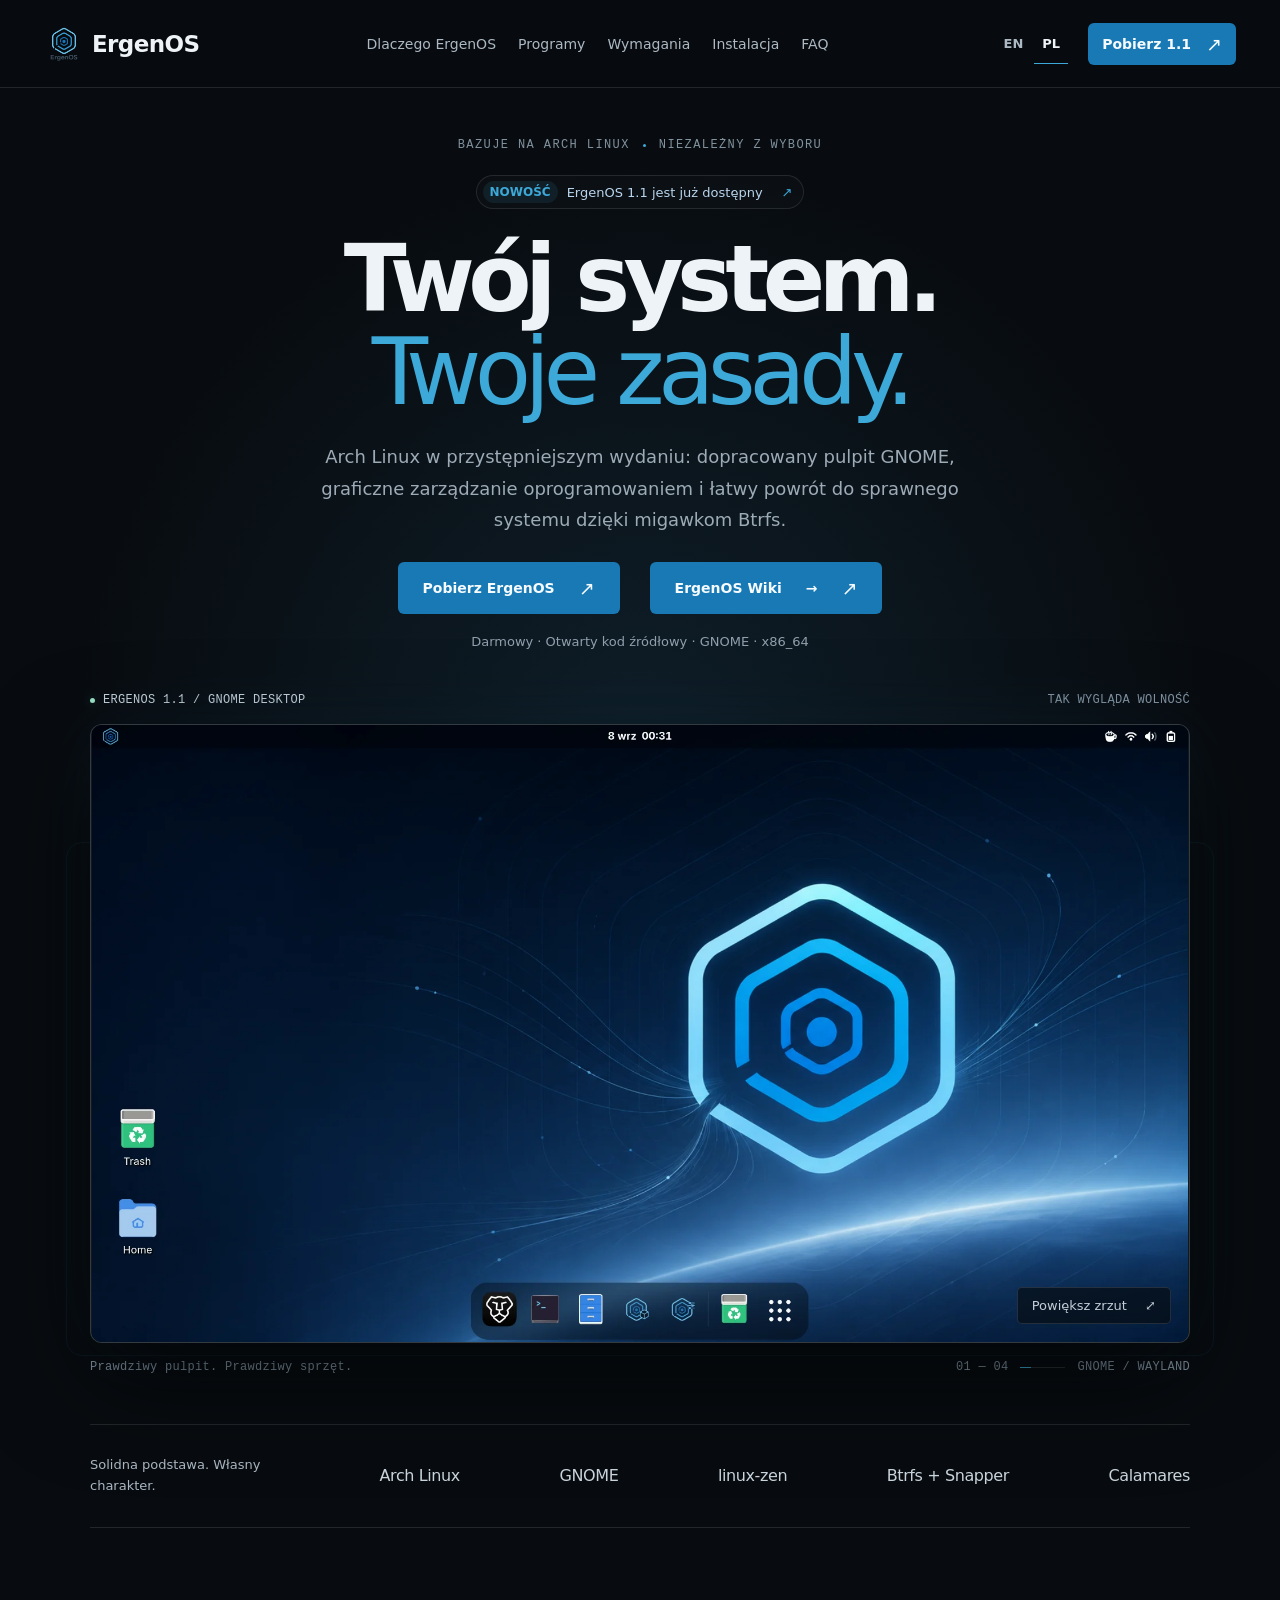
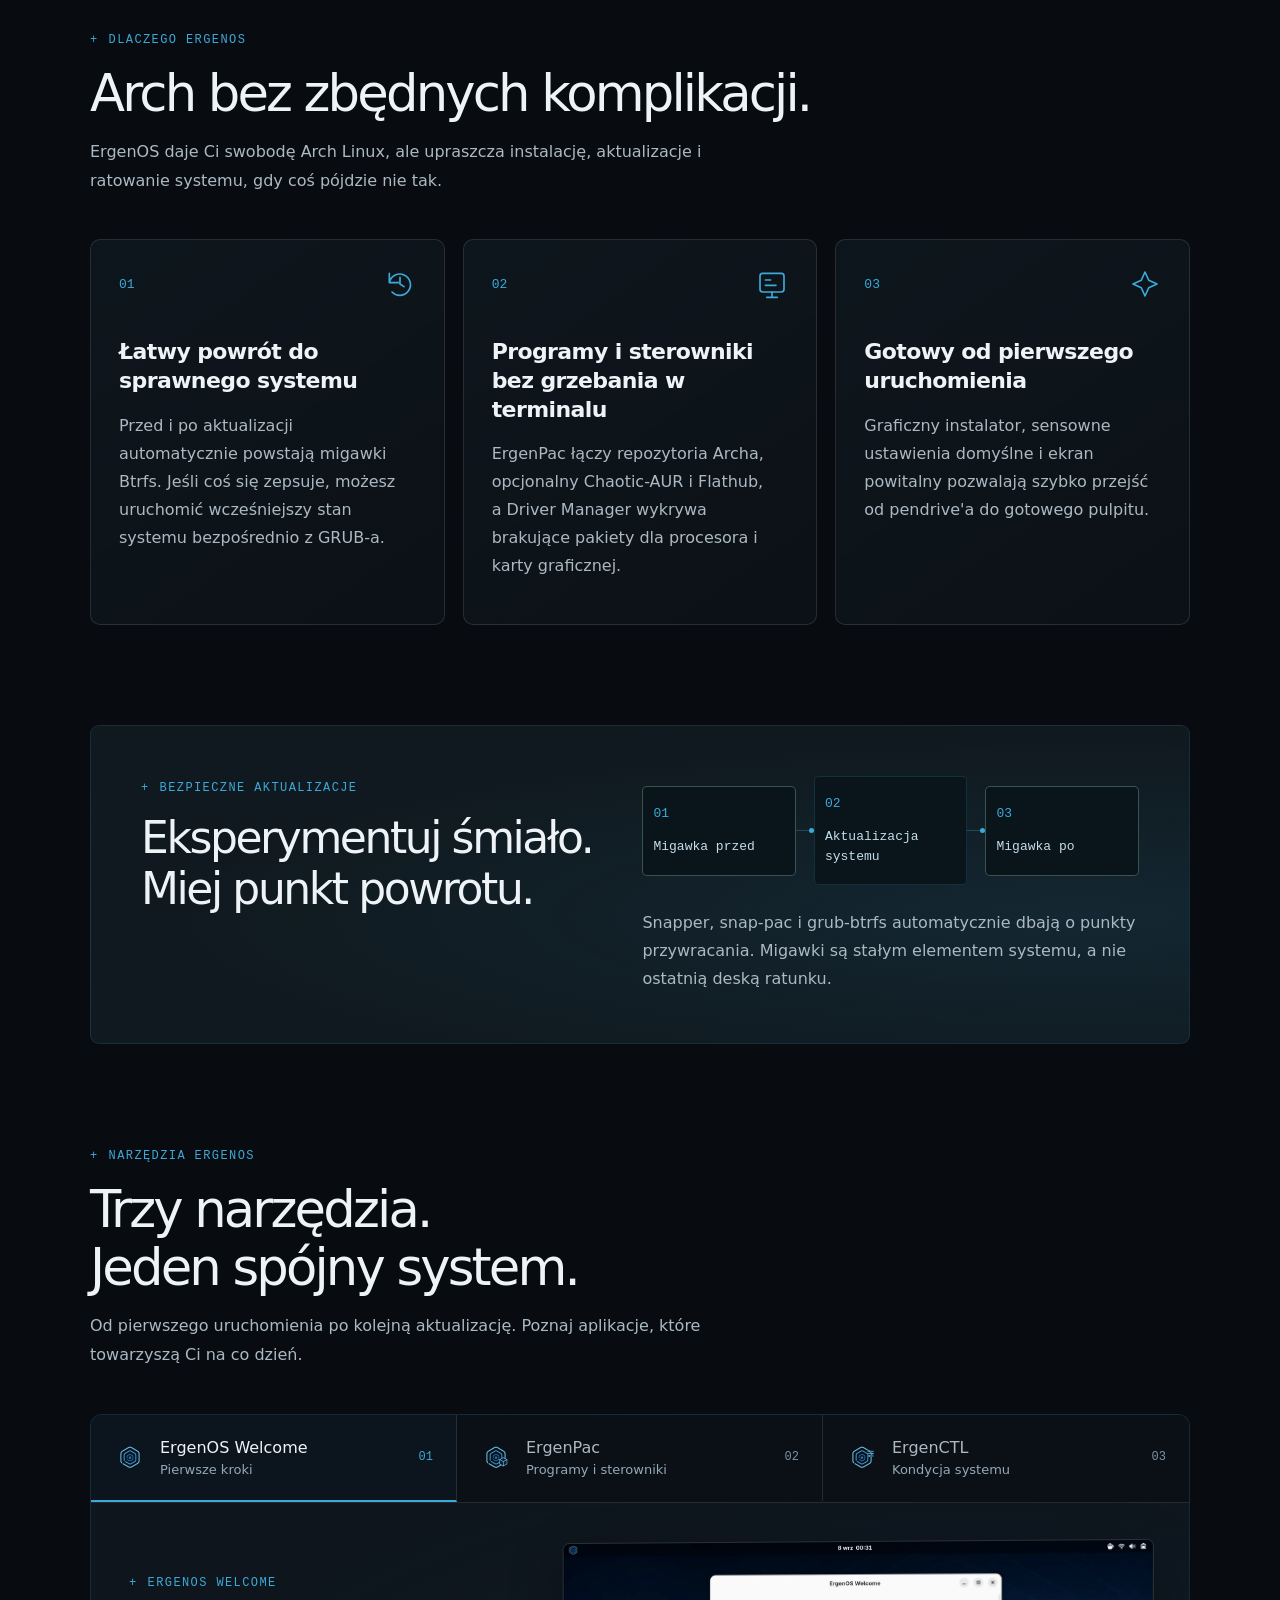
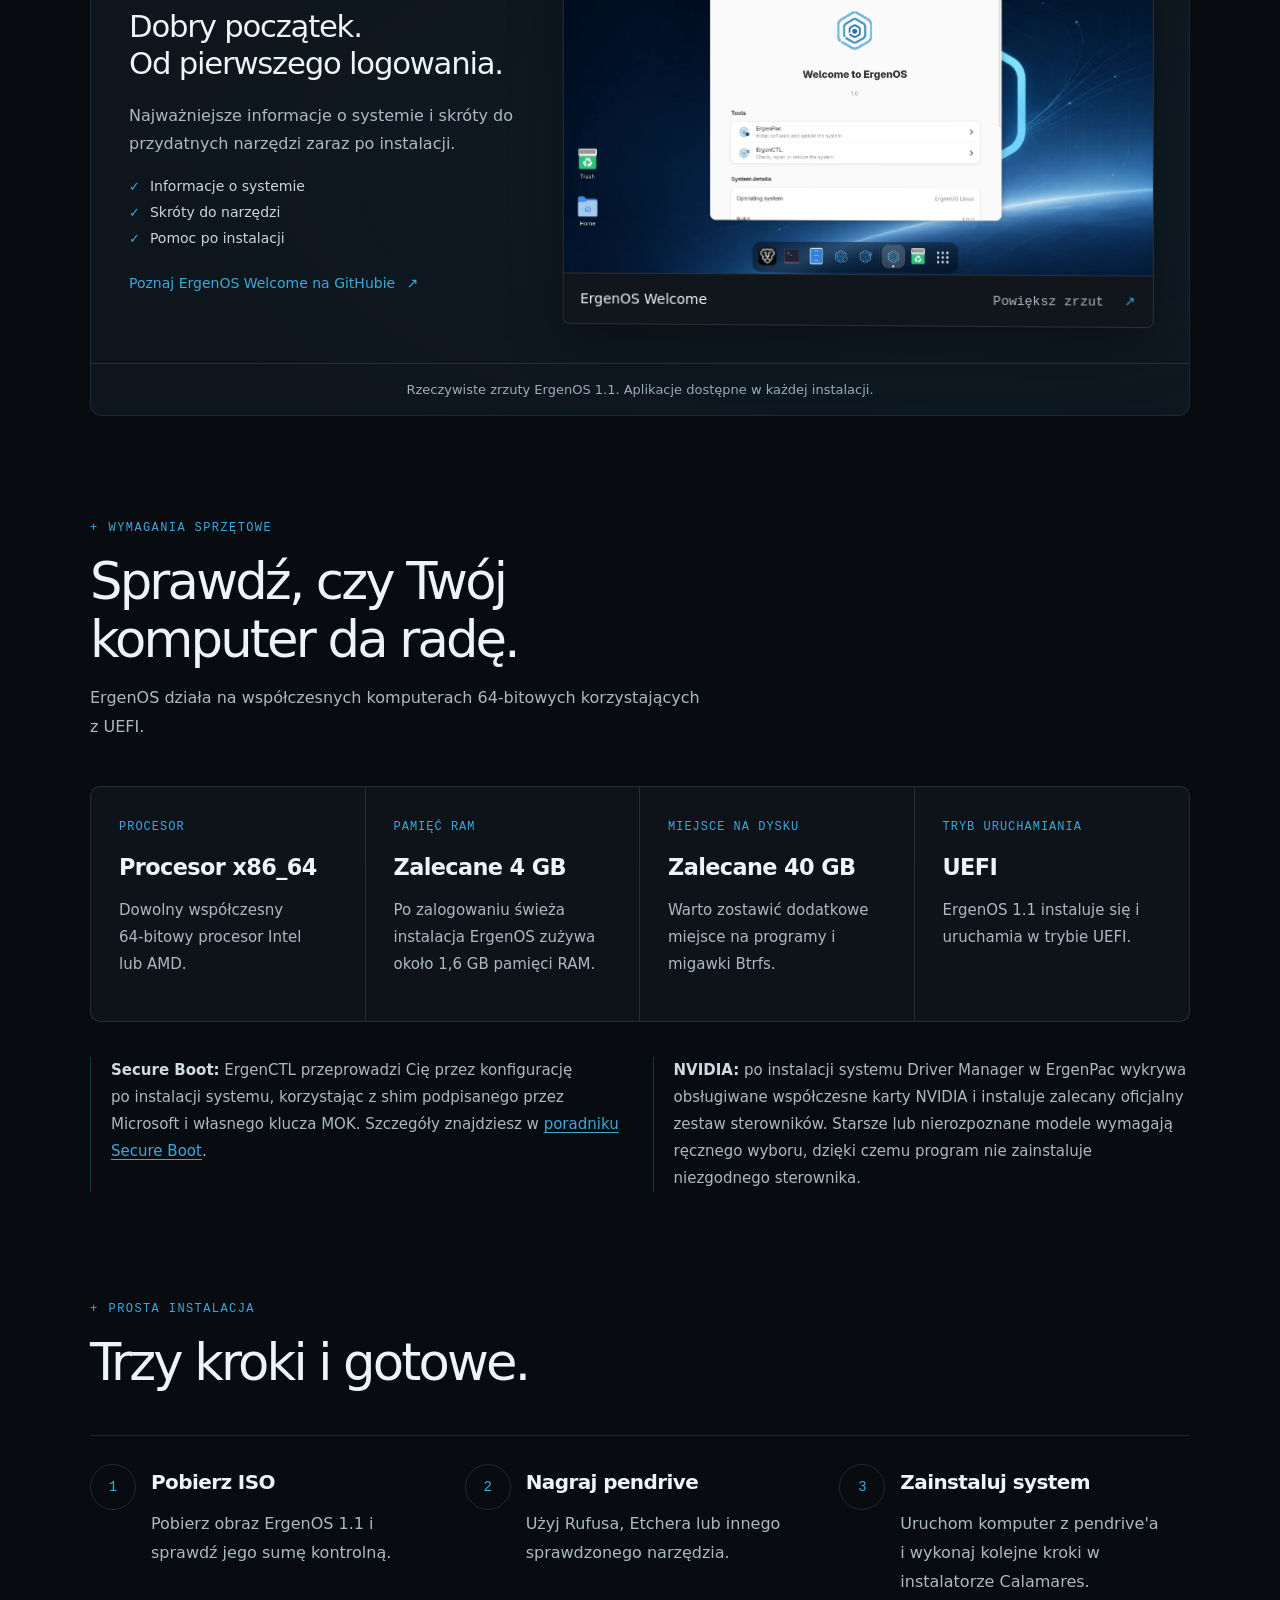
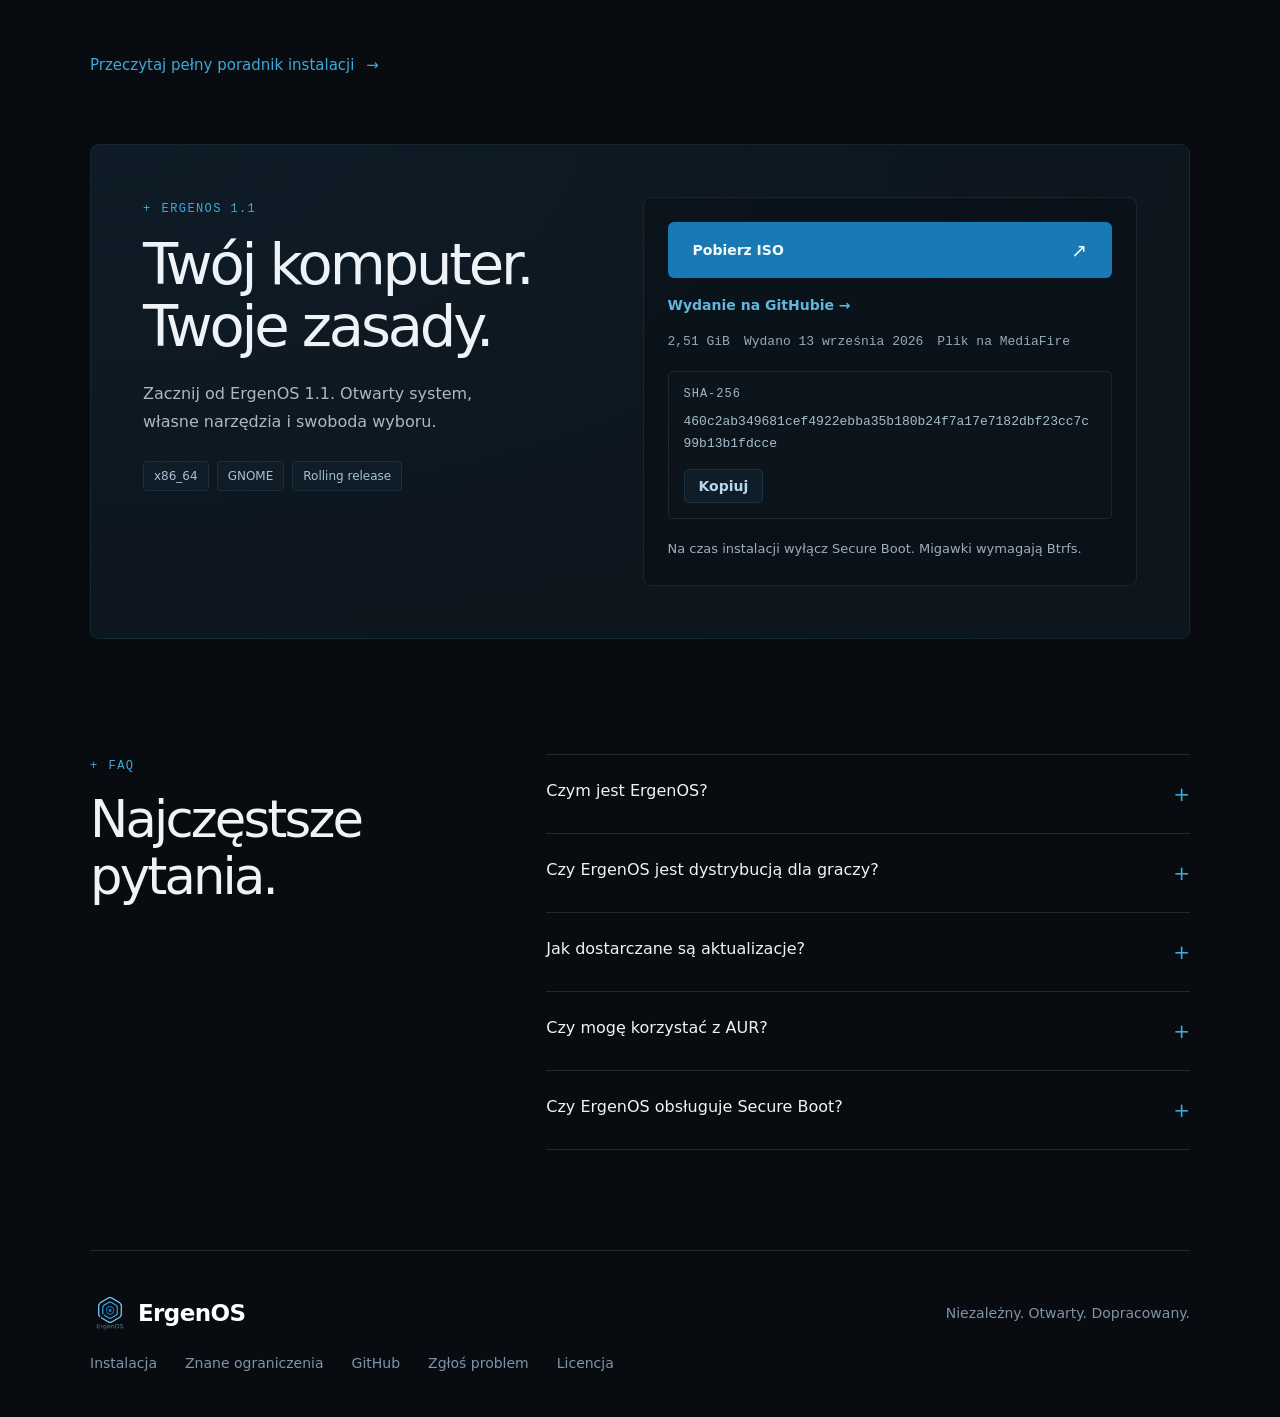
==== commit 08d87058: "Add Wiki links and homepage buttons" ====
--- a/pl/index.html
+++ b/pl/index.html
@@ -68,7 +68,7 @@
         <a class="release-pill" href="https://github.com/ErgenosSW/ErgenOS-Linux/releases/tag/v1.1.0"><span>Nowość</span> ErgenOS 1.1 jest już dostępny</a>
         <h1>Twój system.<br><em>Twoje zasady.</em></h1>
         <p class="lead">Arch Linux w przystępniejszym wydaniu: dopracowany pulpit GNOME, graficzne zarządzanie oprogramowaniem i łatwy powrót do sprawnego systemu dzięki migawkom Btrfs.</p>
-        <div class="hero-actions"><a class="button" href="#download">Pobierz ErgenOS</a><a class="text-link" href="#features">Zobacz, co potrafi <span>→</span></a></div>
+        <div class="hero-actions"><a class="button" href="#download">Pobierz ErgenOS</a><a class="button" href="https://ergenossw.github.io/ErgenOS-Wiki/pl/">ErgenOS Wiki <span aria-hidden="true">→</span></a></div>
         <p class="fine-print">Darmowy · Otwarty kod źródłowy · GNOME · x86_64</p>
       </div>
       <div class="desktop-stage"><div class="stage-label"><span><i></i> ERGENOS 1.1 / GNOME DESKTOP</span><span>TAK WYGLĄDA WOLNOŚĆ</span></div><a class="desktop-shot" href="../assets/screenshots/ergenos-desktop.png" aria-label="Otwórz pełnowymiarowy zrzut pulpitu ErgenOS">
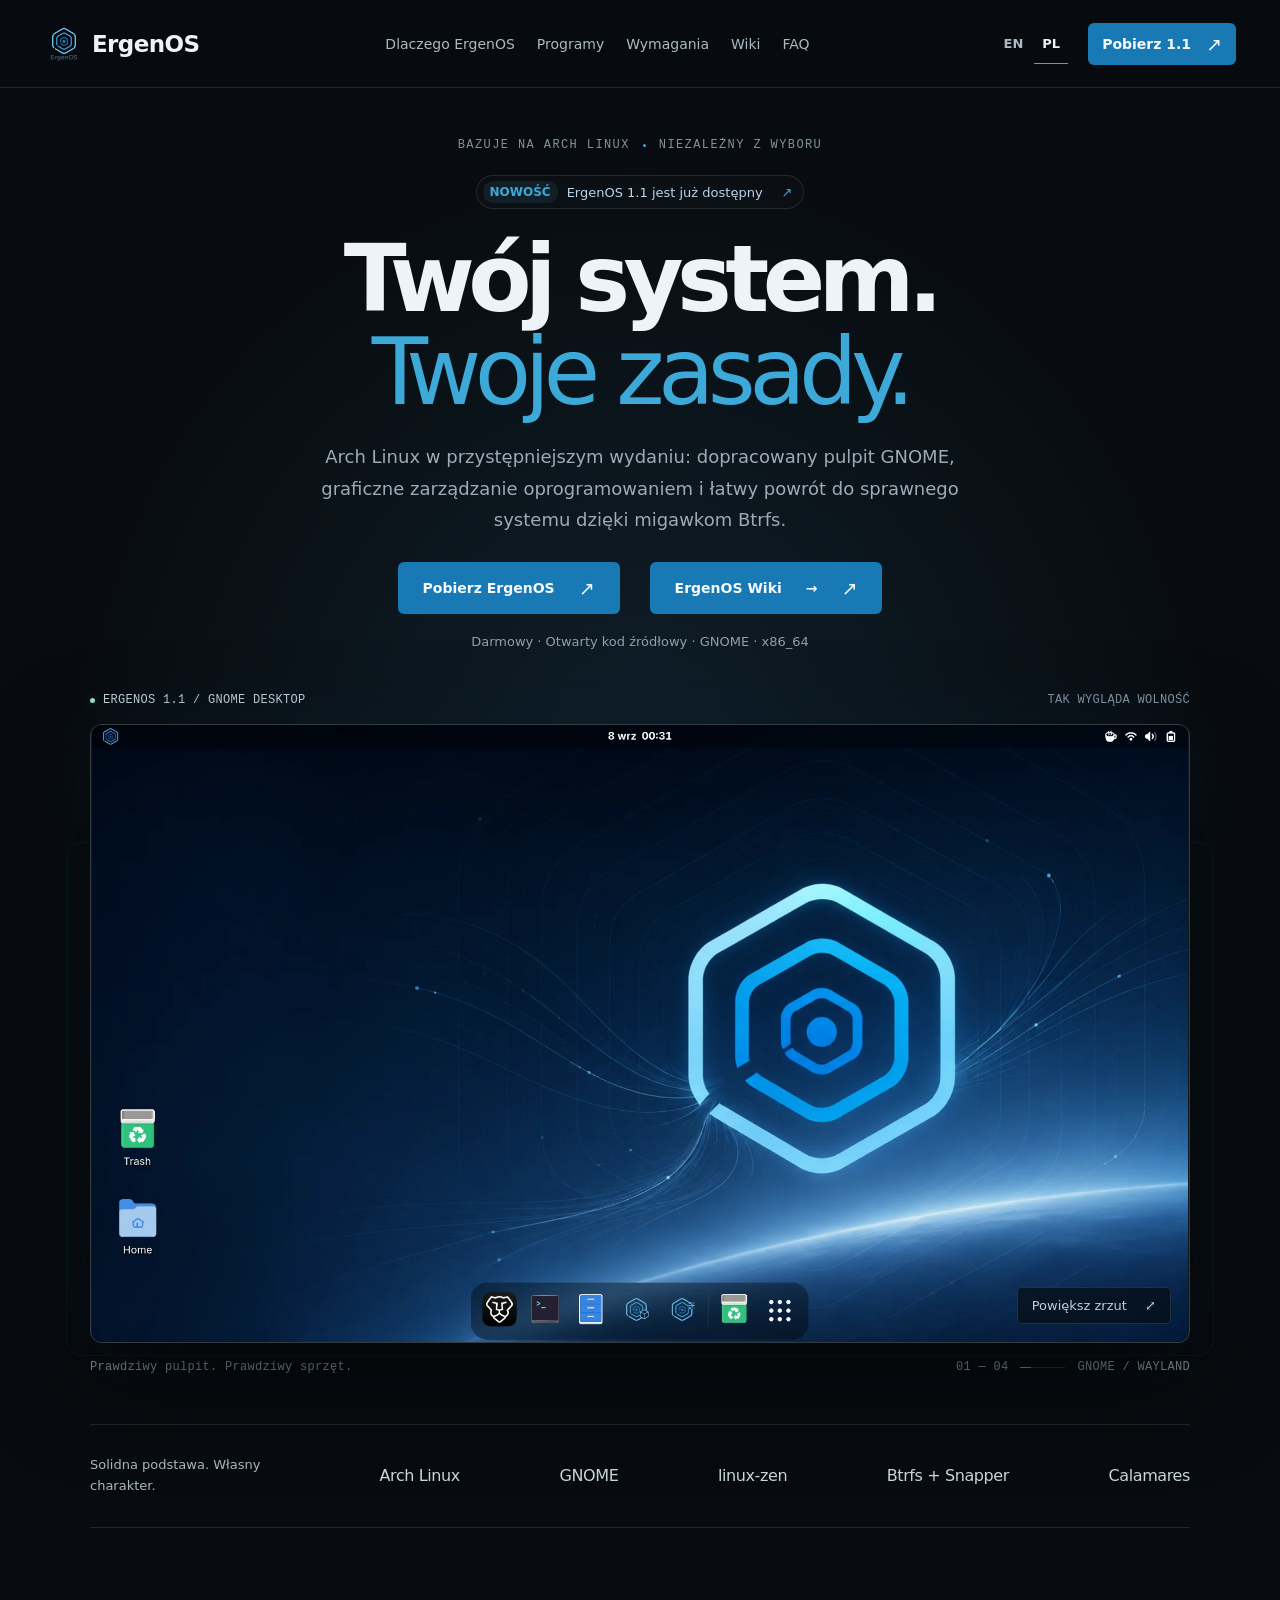
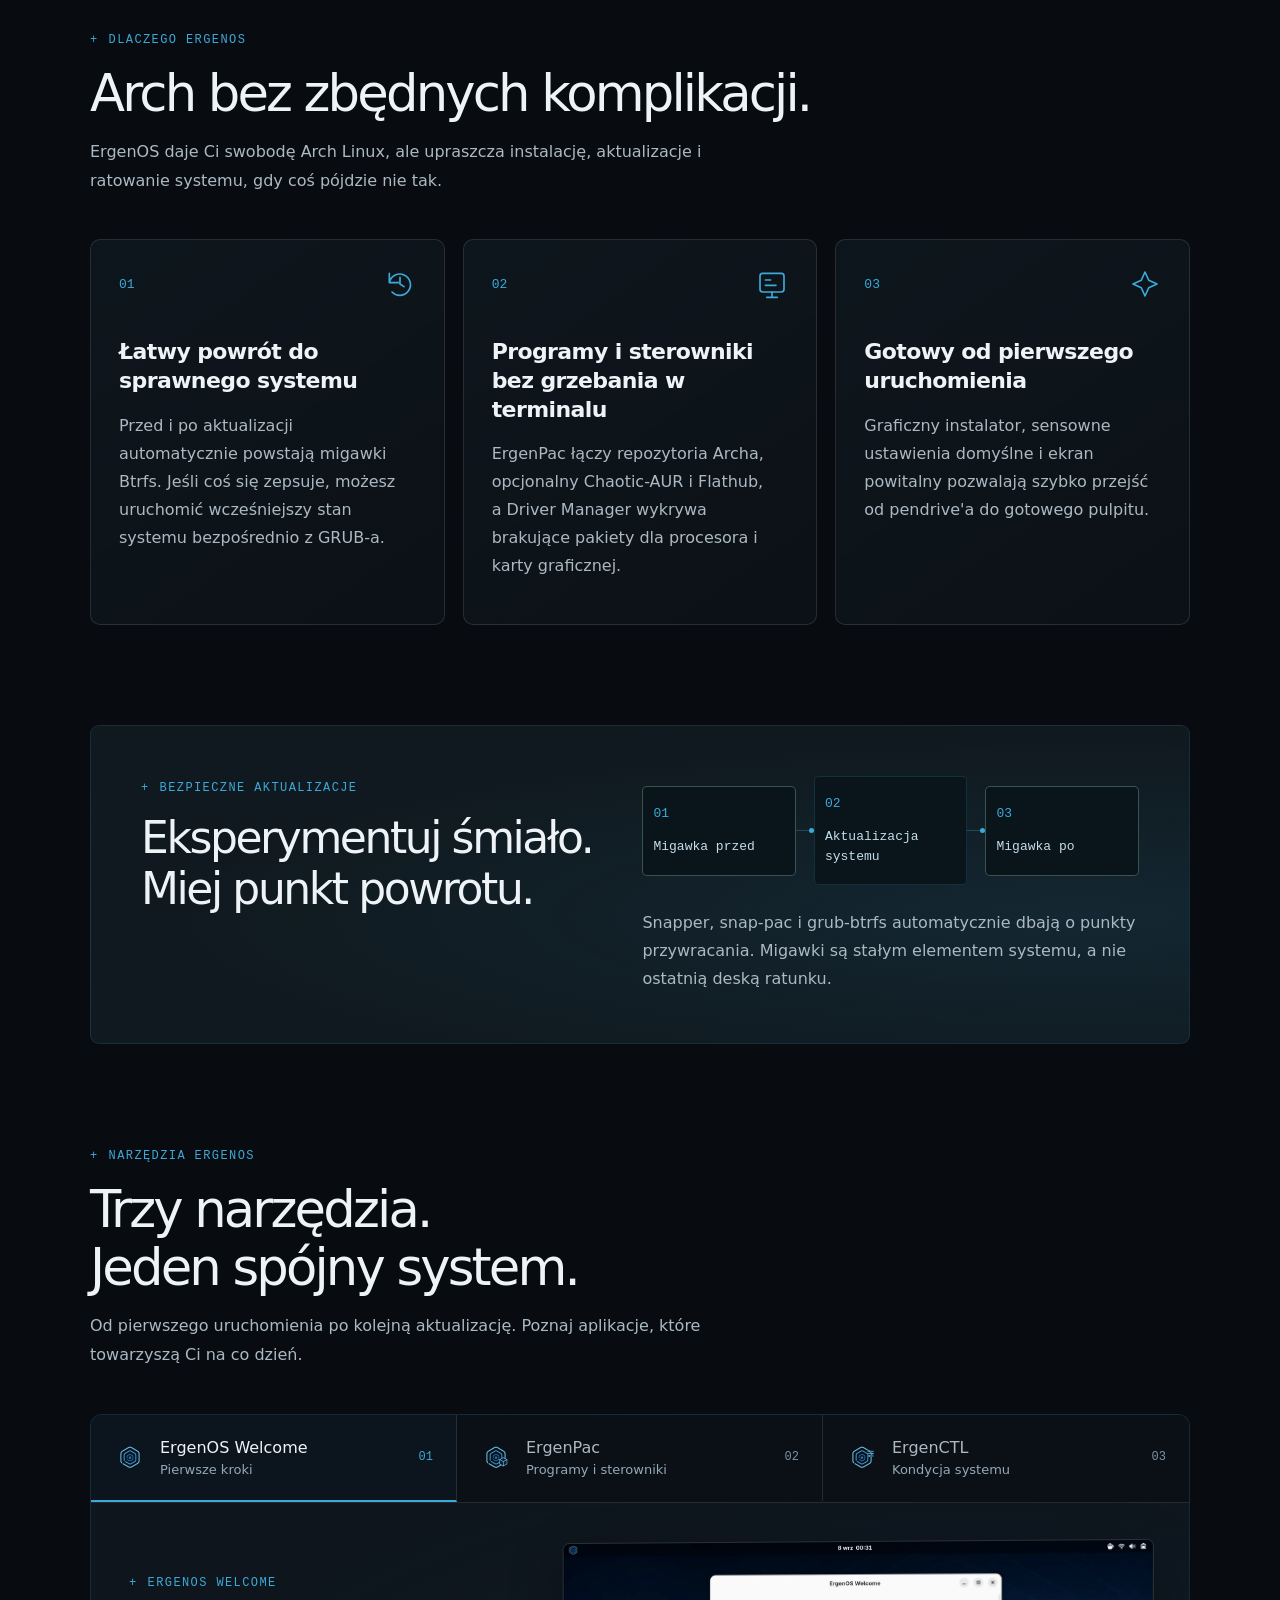
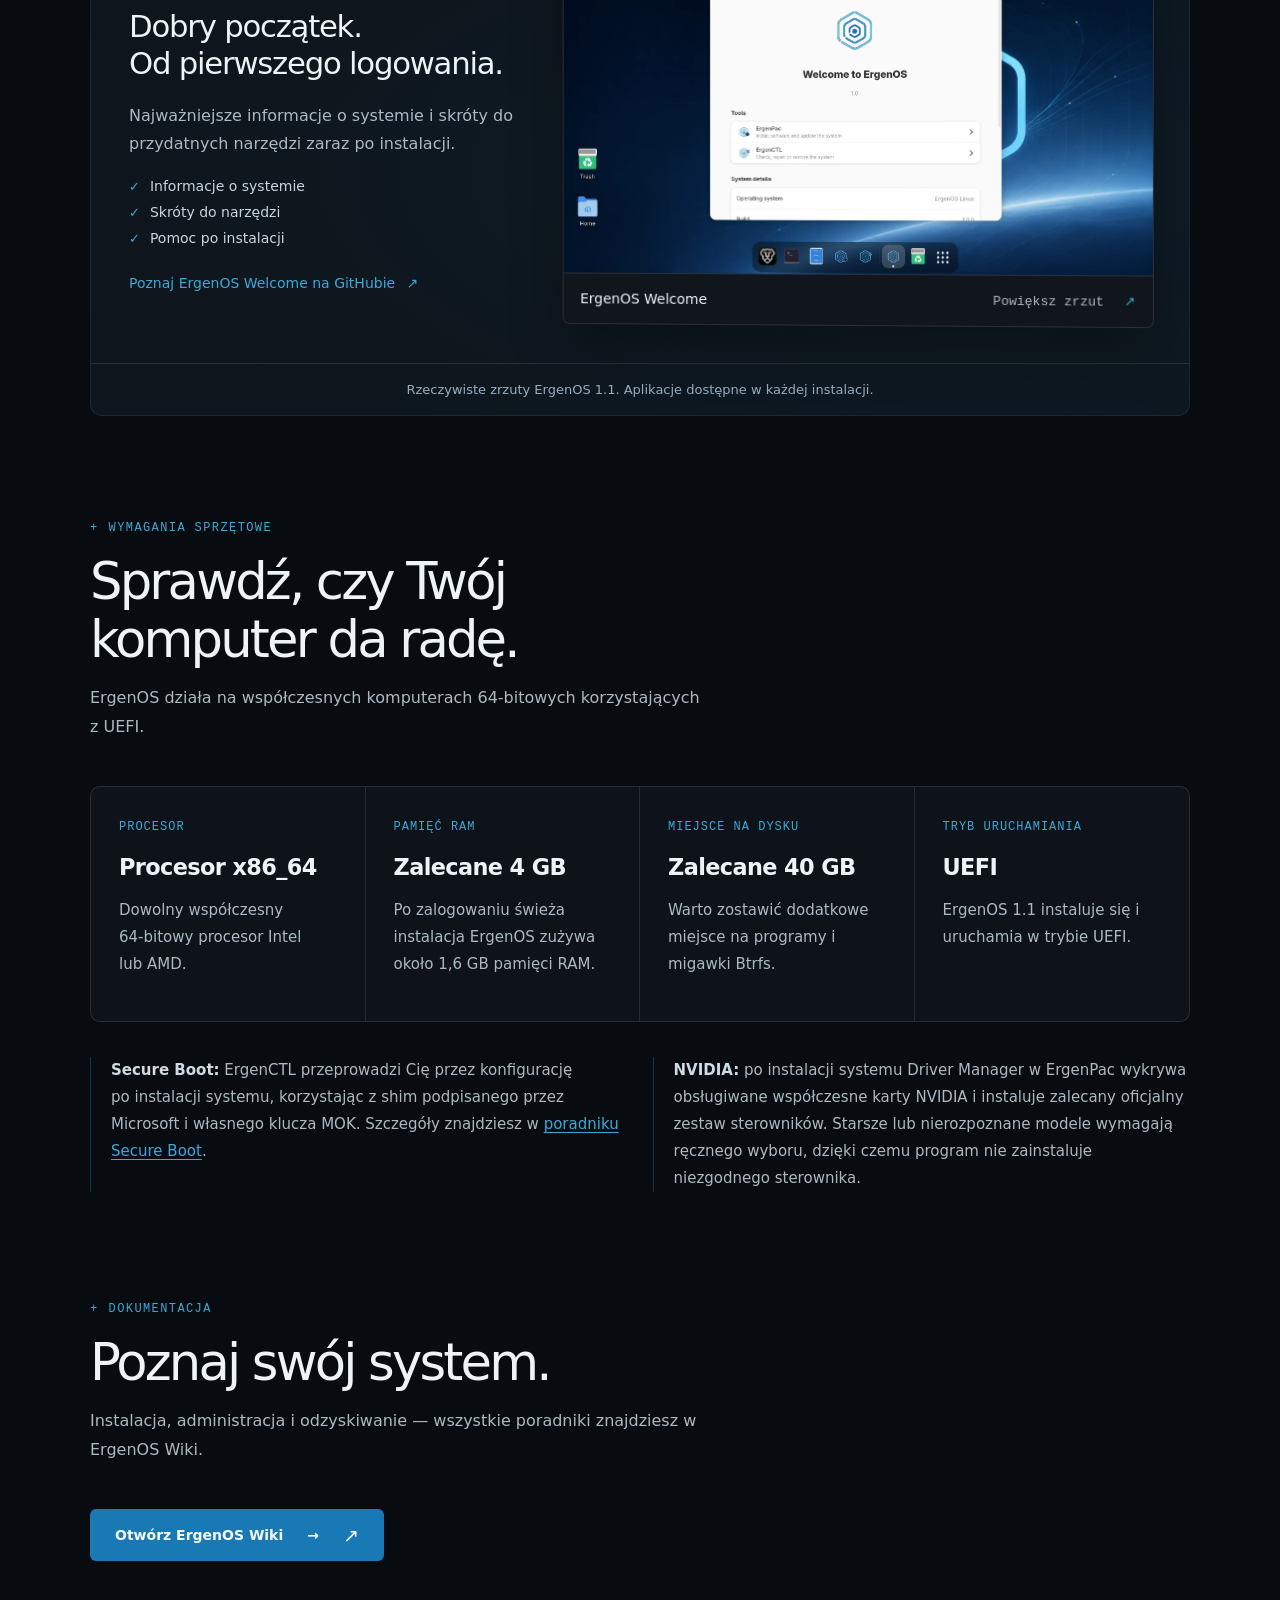
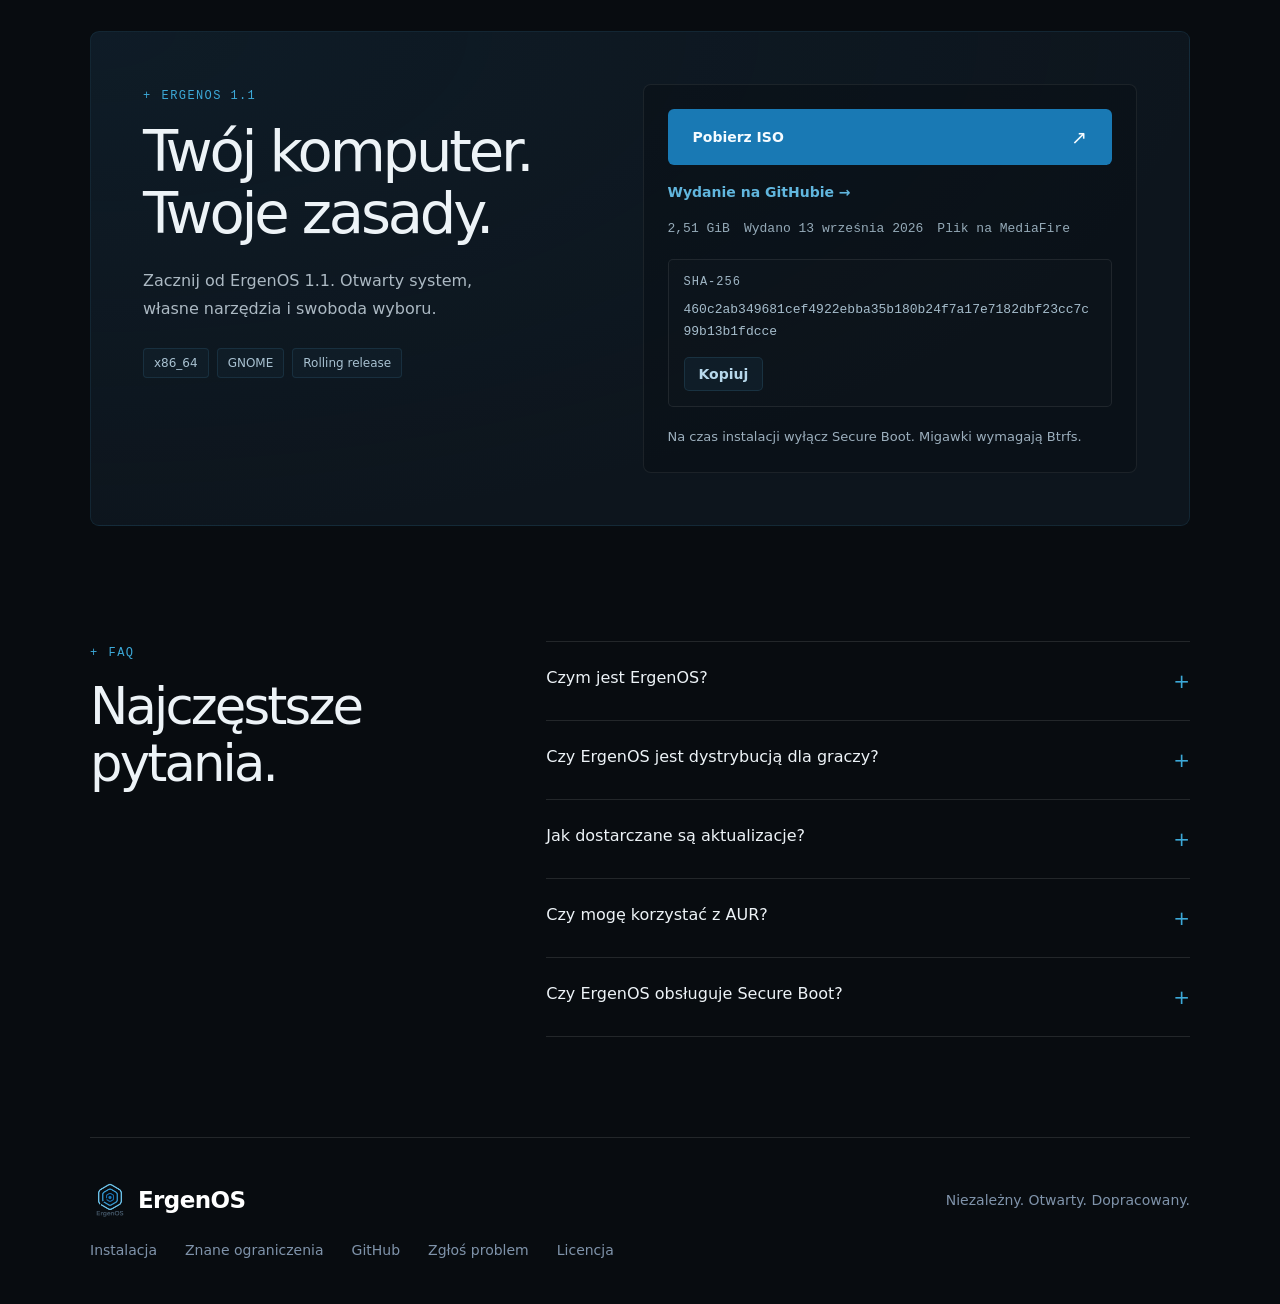
==== commit 2ca1e725: "Replace website guides with Wiki links and redirects" ====
--- a/pl/index.html
+++ b/pl/index.html
@@ -58,7 +58,7 @@
   <header class="nav-shell">
     <a class="brand" href="#top"><img src="../assets/ergenos-logo.png" alt=""><span>ErgenOS</span></a>
     <button class="menu-toggle" type="button" aria-expanded="false" aria-controls="main-nav" aria-label="Otwórz nawigację" data-menu-open="Otwórz nawigację" data-menu-close="Zamknij nawigację"><span></span><span></span><span></span></button>
-    <nav id="main-nav" aria-label="Główna nawigacja"><a href="#features">Dlaczego ErgenOS</a><a href="#apps">Programy</a><a href="#requirements">Wymagania</a><a href="#install">Instalacja</a><a href="#faq">FAQ</a></nav>
+    <nav id="main-nav" aria-label="Główna nawigacja"><a href="#features">Dlaczego ErgenOS</a><a href="#apps">Programy</a><a href="#requirements">Wymagania</a><a href="https://ergenossw.github.io/ErgenOS-Wiki/pl/">Wiki</a><a href="#faq">FAQ</a></nav>
     <div class="header-actions"><div class="language-switcher" aria-label="Język"><a href="../" lang="en" hreflang="en" aria-label="English">EN</a><span aria-current="page">PL</span></div><a class="button small" href="#download">Pobierz 1.1</a></div>
   </header>
 
@@ -123,19 +123,14 @@
         <article><span>Tryb uruchamiania</span><h3>UEFI</h3><p>ErgenOS 1.1 instaluje się i uruchamia w trybie UEFI.</p></article>
       </div>
       <div class="hardware-notes">
-        <p><strong>Secure Boot:</strong> ErgenCTL przeprowadzi Cię przez konfigurację po instalacji systemu, korzystając z shim podpisanego przez Microsoft i własnego klucza MOK. Szczegóły znajdziesz w <a href="secure-boot.html">poradniku Secure Boot</a>.</p>
+        <p><strong>Secure Boot:</strong> ErgenCTL przeprowadzi Cię przez konfigurację po instalacji systemu, korzystając z shim podpisanego przez Microsoft i własnego klucza MOK. Szczegóły znajdziesz w <a href="https://ergenossw.github.io/ErgenOS-Wiki/pl/security/secure-boot.html">poradniku Secure Boot</a>.</p>
         <p><strong>NVIDIA:</strong> po instalacji systemu Driver Manager w ErgenPac wykrywa obsługiwane współczesne karty NVIDIA i instaluje zalecany oficjalny zestaw sterowników. Starsze lub nierozpoznane modele wymagają ręcznego wyboru, dzięki czemu program nie zainstaluje niezgodnego sterownika.</p>
       </div>
     </section>
 
     <section class="section install-section" id="install">
-      <div class="section-heading"><span class="eyebrow">Prosta instalacja</span><h2>Trzy kroki i gotowe.</h2></div>
-      <ol class="steps">
-        <li><span>1</span><div><h3>Pobierz ISO</h3><p>Pobierz obraz ErgenOS 1.1 i sprawdź jego sumę kontrolną.</p></div></li>
-        <li><span>2</span><div><h3>Nagraj pendrive</h3><p>Użyj Rufusa, Etchera lub innego sprawdzonego narzędzia.</p></div></li>
-        <li><span>3</span><div><h3>Zainstaluj system</h3><p>Uruchom komputer z pendrive'a i wykonaj kolejne kroki w instalatorze Calamares.</p></div></li>
-      </ol>
-      <a class="text-link guide-link" href="installation.html">Przeczytaj pełny poradnik instalacji <span>→</span></a>
+      <div class="section-heading"><span class="eyebrow">Dokumentacja</span><h2>Poznaj swój system.</h2><p>Instalacja, administracja i odzyskiwanie — wszystkie poradniki znajdziesz w ErgenOS Wiki.</p></div>
+      <a class="button" href="https://ergenossw.github.io/ErgenOS-Wiki/pl/">Otwórz ErgenOS Wiki <span aria-hidden="true">→</span></a>
     </section>
 
     <section class="download" id="download">
@@ -150,12 +145,12 @@
         <details><summary>Czy ErgenOS jest dystrybucją dla graczy?</summary><p>Jeszcze nie. Rozwiązania dla graczy są częścią dalszych planów, ale ErgenOS 1.1 pozostaje uniwersalnym systemem do codziennego użytku.</p></details>
         <details><summary>Jak dostarczane są aktualizacje?</summary><p>Pakiety Archa pochodzą ze standardowych repozytoriów Arch Linux. Aplikacje ErgenOS są dostarczane przez podpisane repozytorium ErgenOS i obsługiwane przez Pacmana lub ErgenPac.</p></details>
         <details><summary>Czy mogę korzystać z AUR?</summary><p>Tak. Podczas instalacji możesz pozostać przy oficjalnych repozytoriach albo włączyć yay, paru lub Chaotic-AUR.</p></details>
-        <details><summary>Czy ErgenOS obsługuje Secure Boot?</summary><p>Tak, eksperymentalnie po instalacji. ErgenCTL prowadzi przez cały proces, a potrzebne pakiety pochodzą z podpisanego repozytorium ErgenOS. Obecne ISO nadal wymaga wyłączenia Secure Boot na czas instalacji; później skorzystaj z <a href="secure-boot.html">poradnika konfiguracji</a>.</p></details>
+        <details><summary>Czy ErgenOS obsługuje Secure Boot?</summary><p>Tak, eksperymentalnie po instalacji. ErgenCTL prowadzi przez cały proces, a potrzebne pakiety pochodzą z podpisanego repozytorium ErgenOS. Obecne ISO nadal wymaga wyłączenia Secure Boot na czas instalacji; później skorzystaj z <a href="https://ergenossw.github.io/ErgenOS-Wiki/pl/security/secure-boot.html">poradnika konfiguracji</a>.</p></details>
       </div>
     </section>
   </main>
 
-  <footer><a class="brand" href="#top"><img src="../assets/ergenos-logo.png" alt=""><span>ErgenOS</span></a><p>Niezależny. Otwarty. Dopracowany.</p><div><a href="installation.html">Instalacja</a><a href="known-limitations.html">Znane ograniczenia</a><a href="https://github.com/ErgenosSW">GitHub</a><a href="https://github.com/ErgenosSW/ErgenOS-Linux/issues">Zgłoś problem</a><a href="https://github.com/ErgenosSW/ErgenOS-Linux/blob/main/LICENSE">Licencja</a></div></footer>
+  <footer><a class="brand" href="#top"><img src="../assets/ergenos-logo.png" alt=""><span>ErgenOS</span></a><p>Niezależny. Otwarty. Dopracowany.</p><div><a href="https://ergenossw.github.io/ErgenOS-Wiki/pl/getting-started/installation.html">Instalacja</a><a href="https://ergenossw.github.io/ErgenOS-Wiki/pl/getting-started/known-limitations.html">Znane ograniczenia</a><a href="https://github.com/ErgenosSW">GitHub</a><a href="https://github.com/ErgenosSW/ErgenOS-Linux/issues">Zgłoś problem</a><a href="https://github.com/ErgenosSW/ErgenOS-Linux/blob/main/LICENSE">Licencja</a></div></footer>
   <script src="../script.js?v=0e3d0809cc0f"></script>
 </body>
 </html>
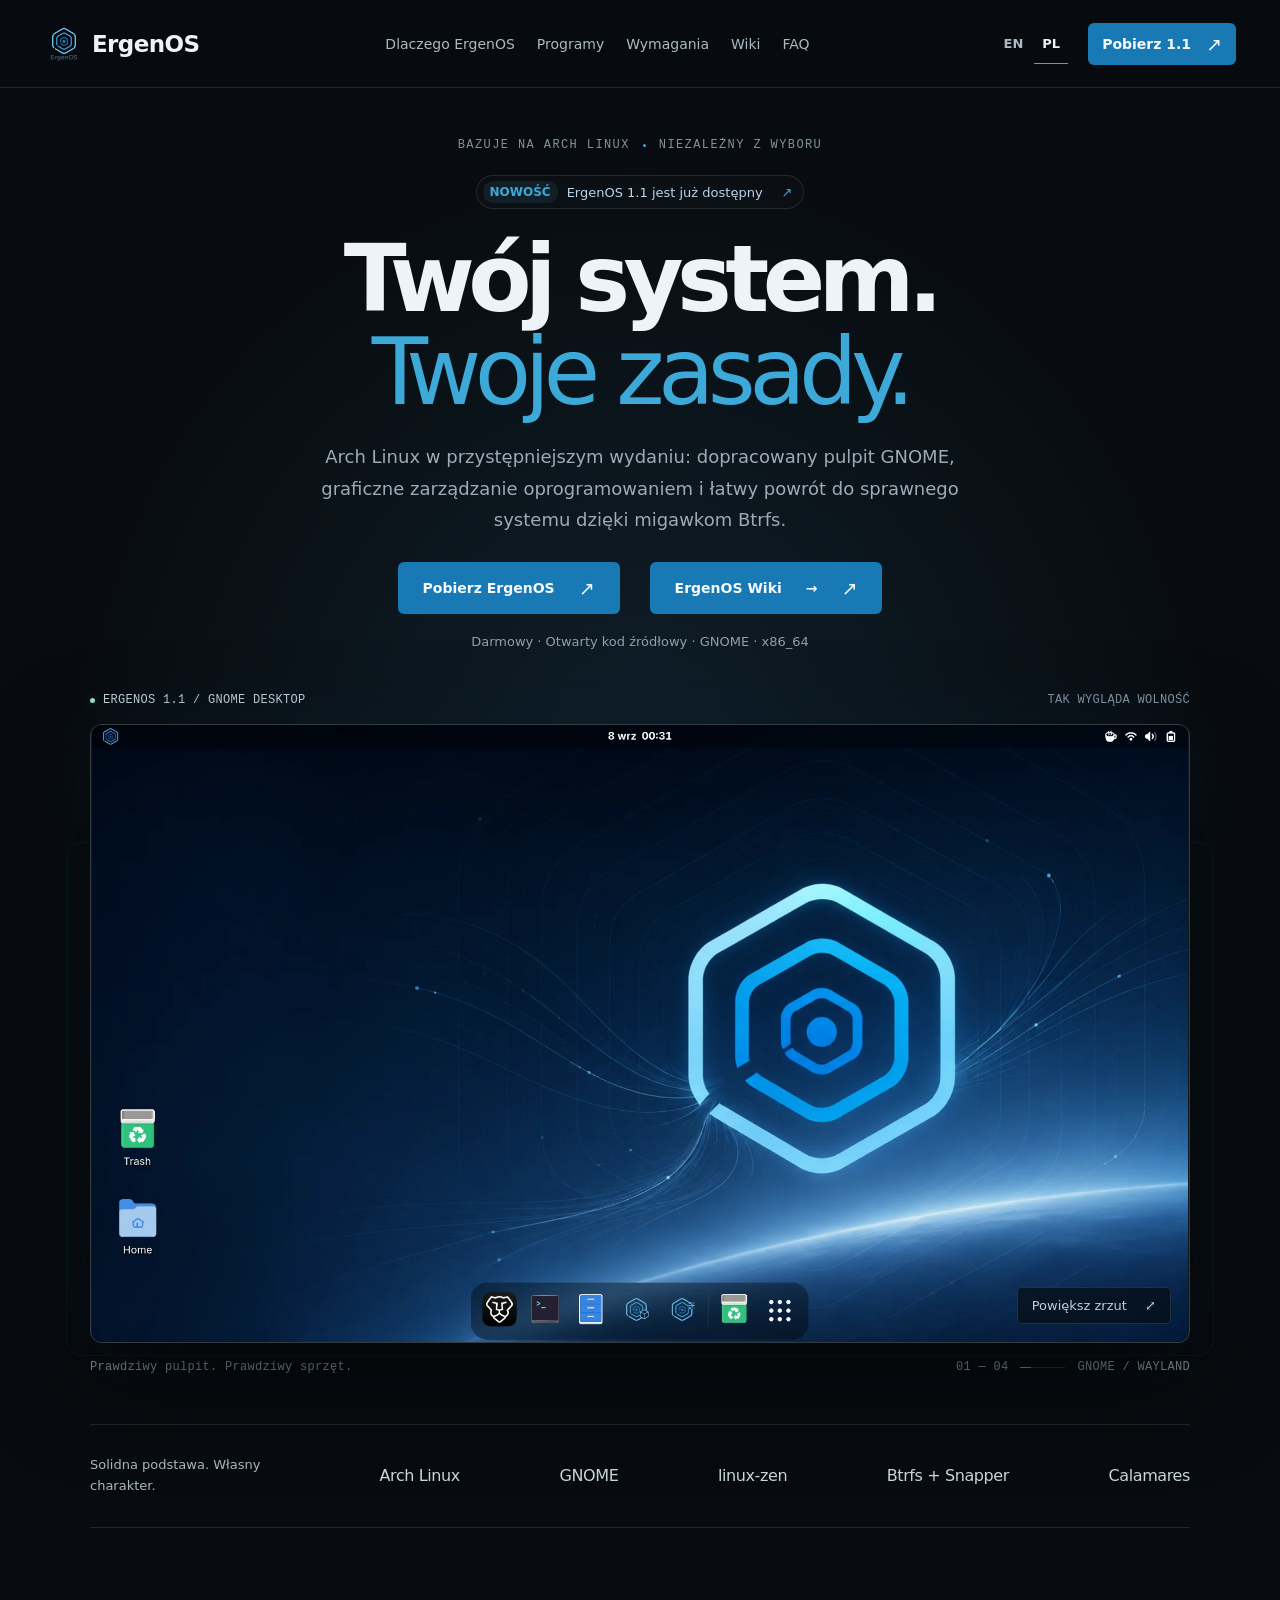
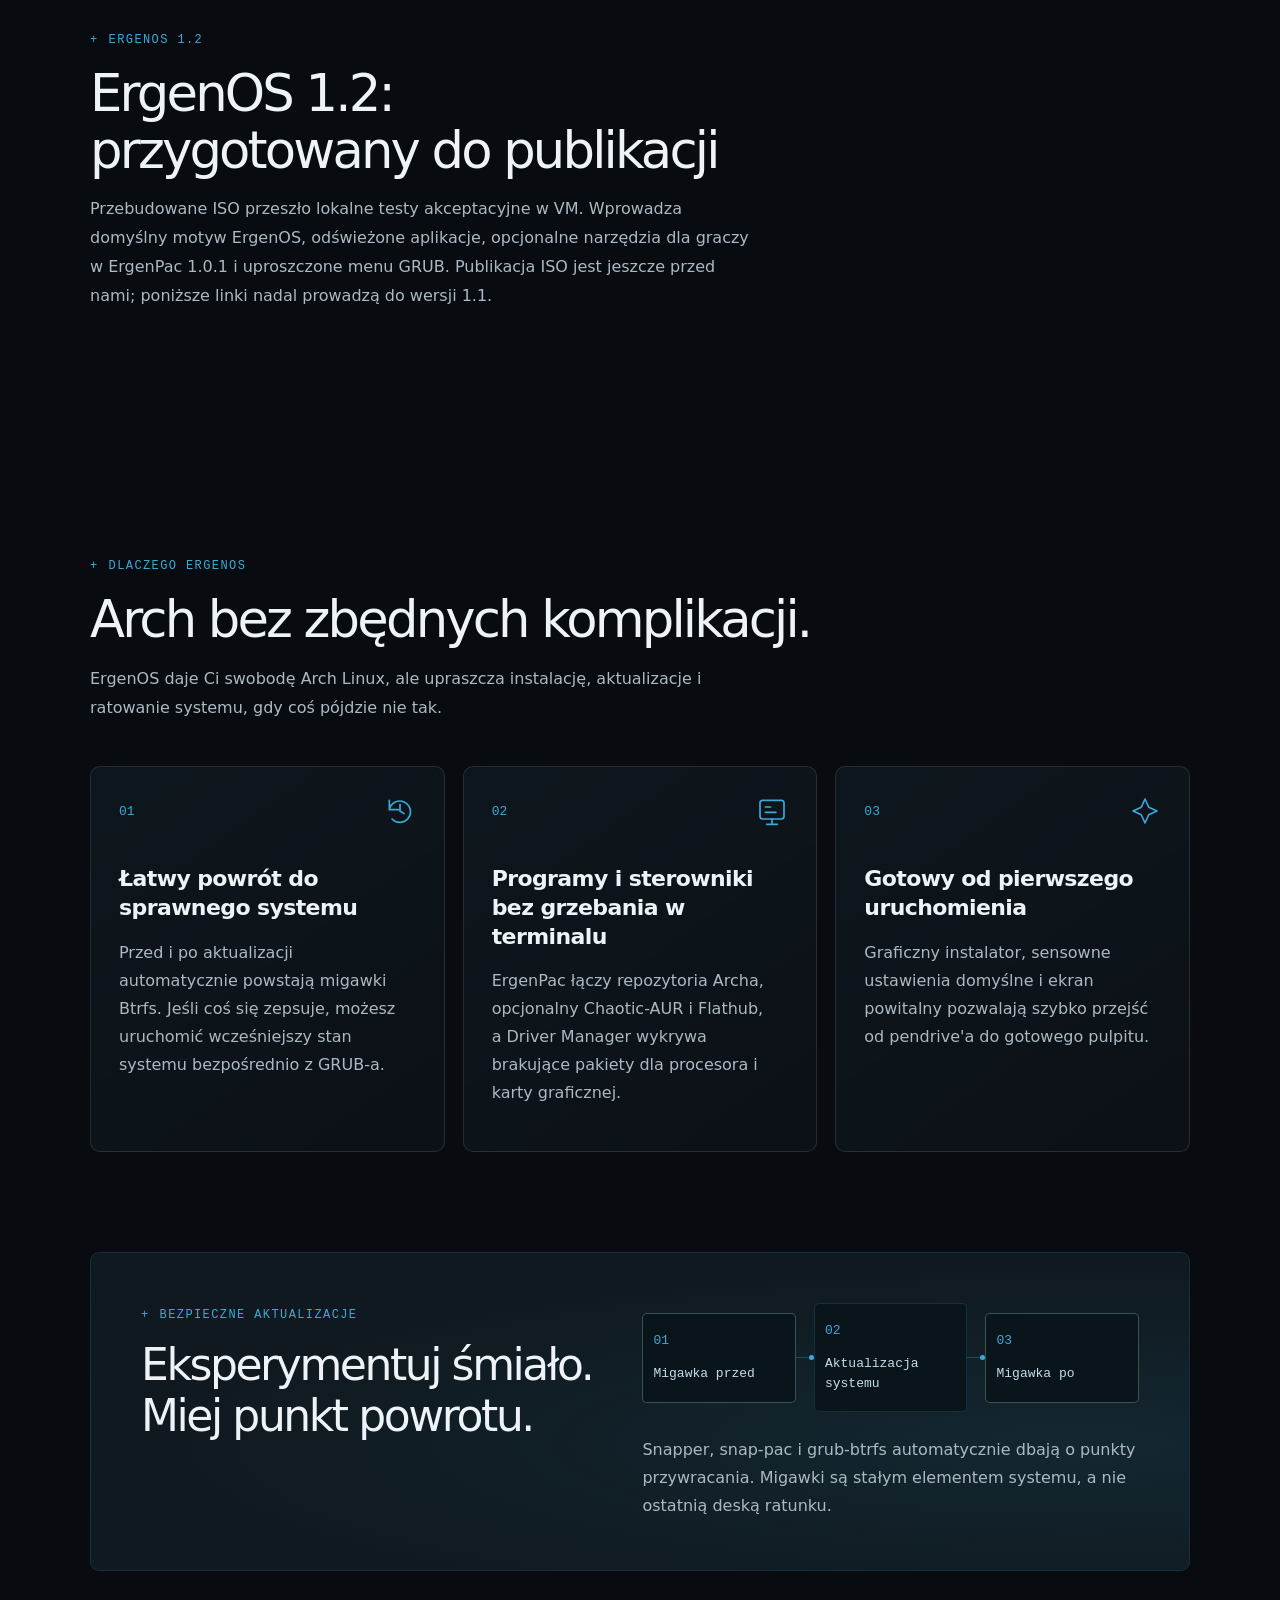
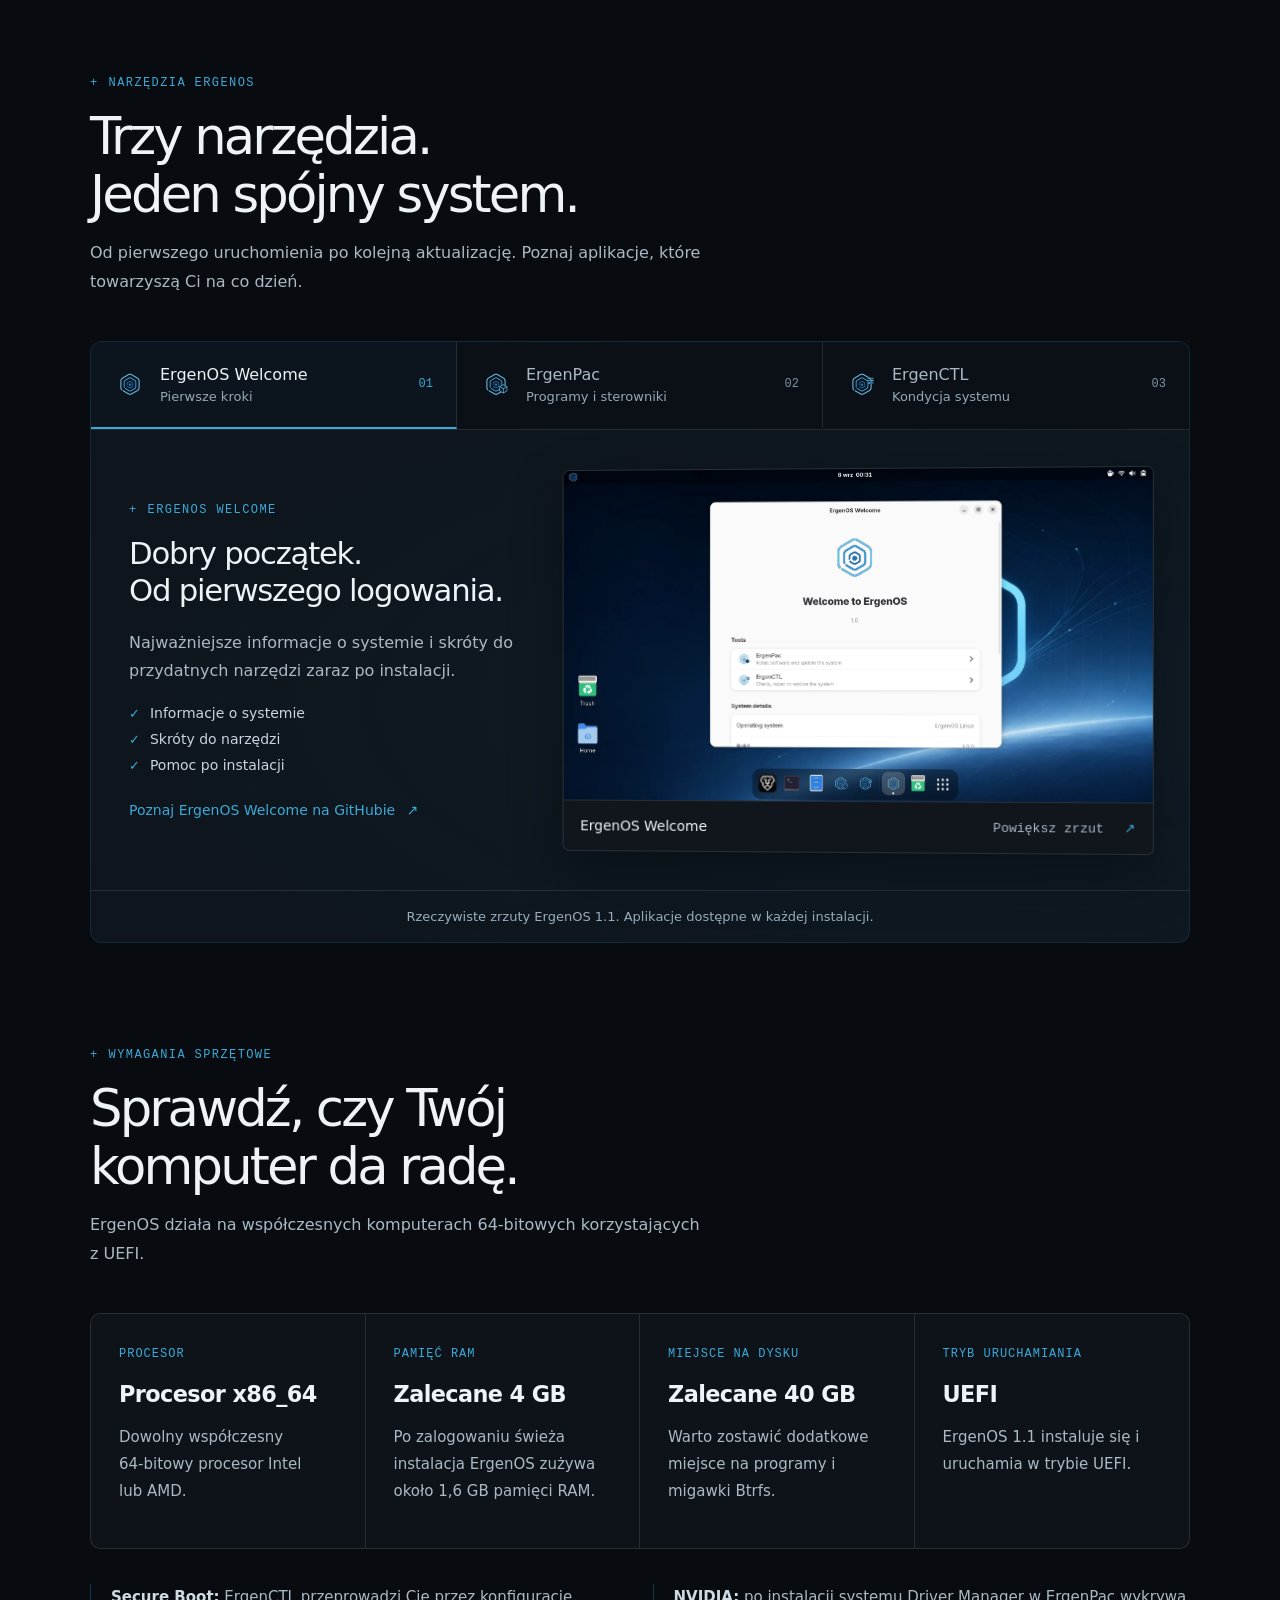
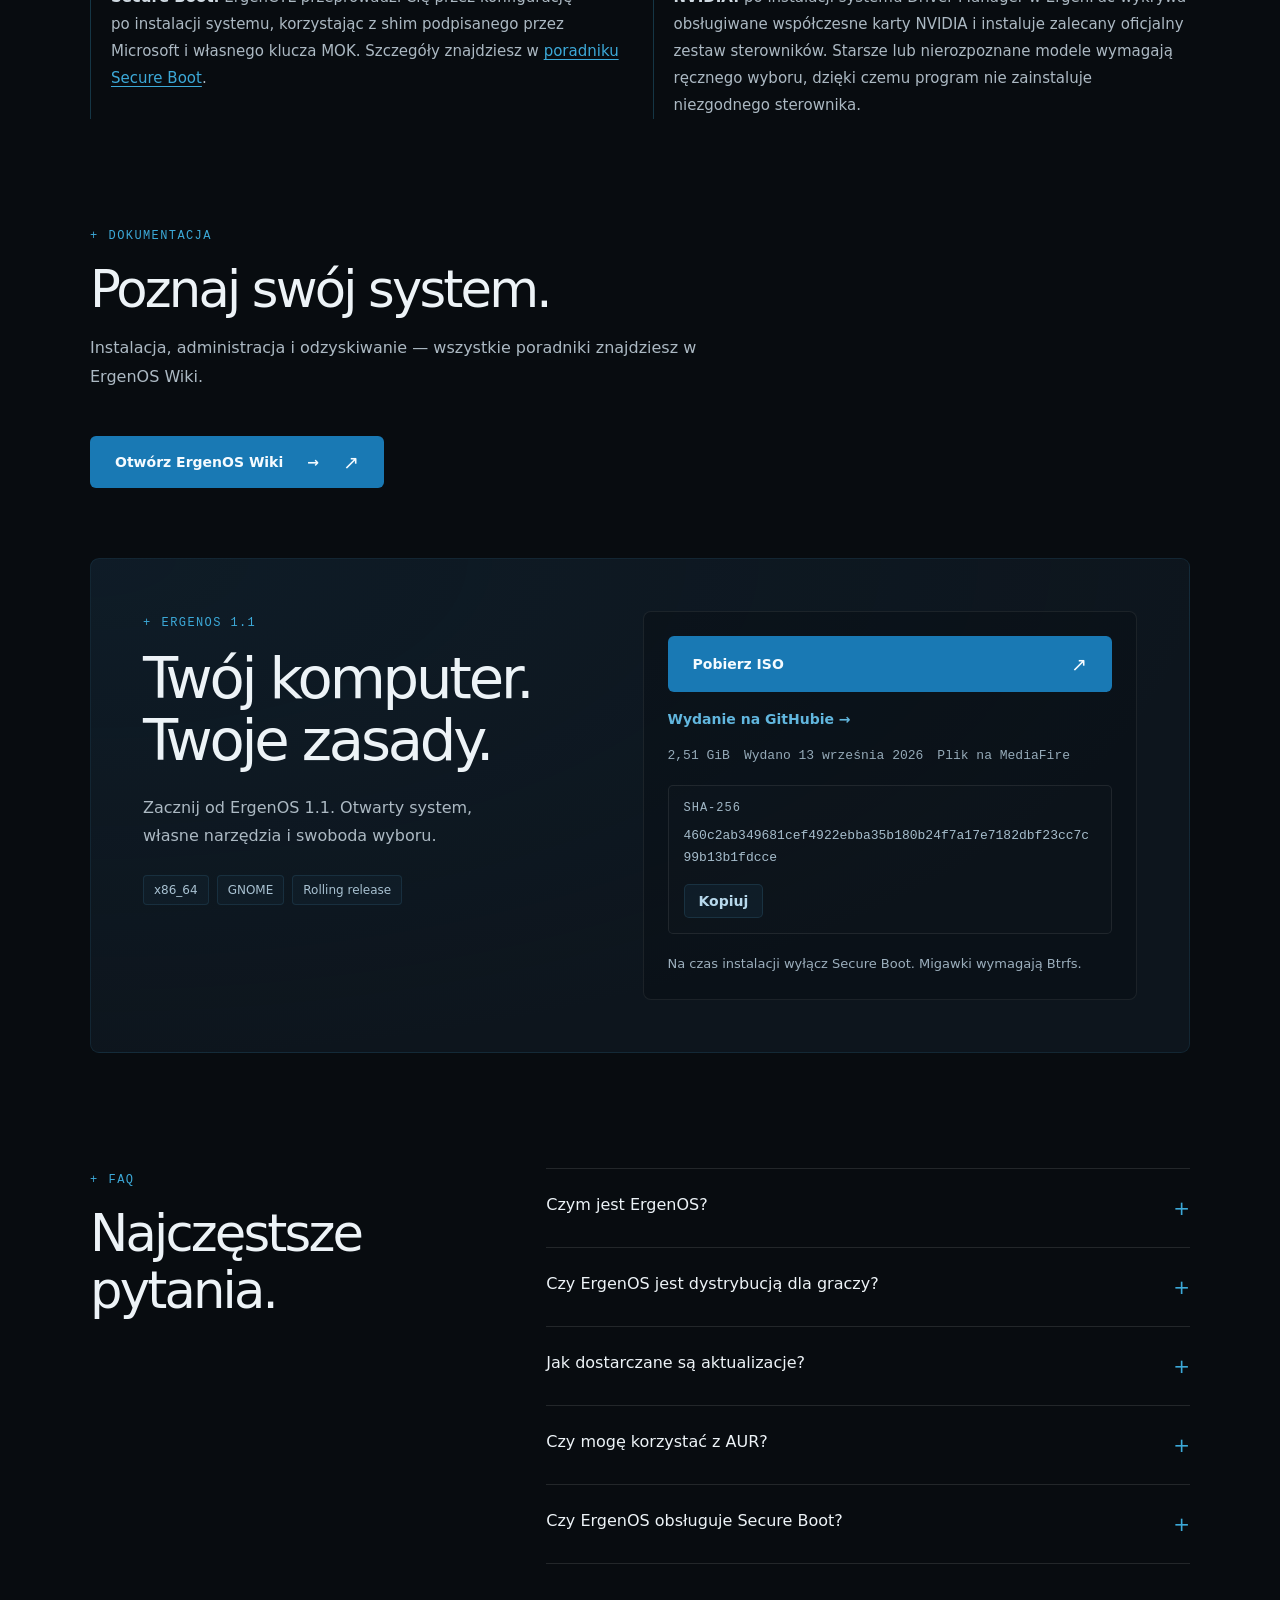
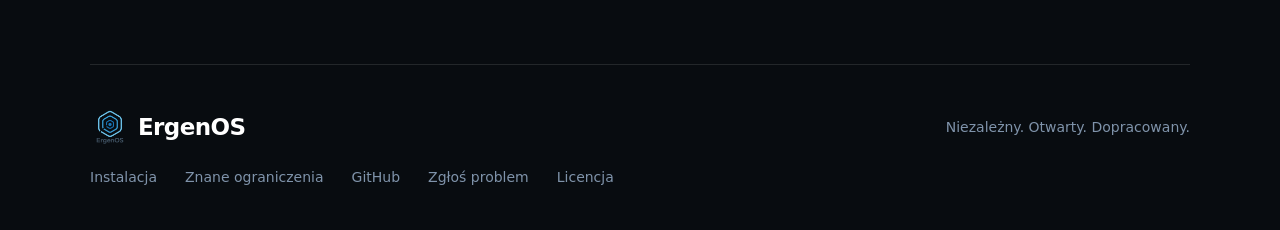
==== commit b8667548: "Describe ErgenOS 1.2 ahead of ISO publication" ====
--- a/pl/index.html
+++ b/pl/index.html
@@ -77,6 +77,8 @@
       </a><div class="stage-footer"><span>Prawdziwy pulpit. Prawdziwy sprzęt.</span><span>01 — 04 <span class="stage-line"></span> GNOME / WAYLAND</span></div></div>
     </section><div class="platform-strip"><span>Solidna podstawa. Własny charakter.</span><b>Arch Linux</b><b>GNOME</b><b>linux-zen</b><b>Btrfs + Snapper</b><b>Calamares</b></div>
 
+    <section class="section" id="release-1-2"><div class="section-heading"><span class="eyebrow">ErgenOS 1.2</span><h2>ErgenOS 1.2: przygotowany do publikacji</h2><p>Przebudowane ISO przeszło lokalne testy akceptacyjne w VM. Wprowadza domyślny motyw ErgenOS, odświeżone aplikacje, opcjonalne narzędzia dla graczy w ErgenPac 1.0.1 i uproszczone menu GRUB. Publikacja ISO jest jeszcze przed nami; poniższe linki nadal prowadzą do wersji 1.1.</p></div></section>
+
     <section class="section" id="features">
       <div class="section-heading"><span class="eyebrow">Dlaczego ErgenOS</span><h2>Arch bez zbędnych komplikacji.</h2><p>ErgenOS daje Ci swobodę Arch Linux, ale upraszcza instalację, aktualizacje i ratowanie systemu, gdy coś pójdzie nie tak.</p></div>
       <div class="feature-grid">
@@ -142,7 +144,7 @@
       <div class="section-heading"><span class="eyebrow">FAQ</span><h2>Najczęstsze pytania.</h2></div>
       <div class="faq-list">
         <details><summary>Czym jest ErgenOS?</summary><p>ErgenOS to niezależna dystrybucja oparta na Arch Linux. Łączy pulpit GNOME, autorskie narzędzia graficzne i łatwe odzyskiwanie systemu za pomocą migawek Btrfs.</p></details>
-        <details><summary>Czy ErgenOS jest dystrybucją dla graczy?</summary><p>Jeszcze nie. Rozwiązania dla graczy są częścią dalszych planów, ale ErgenOS 1.1 pozostaje uniwersalnym systemem do codziennego użytku.</p></details>
+        <details><summary>Czy ErgenOS jest dystrybucją dla graczy?</summary><p>ErgenOS 1.2 dodaje opcjonalną instalację Steam, Lutris, Heroic, Faugus, GameMode, MangoHud, GOverlay i Gamescope przez ErgenPac. Gaming Check i konfigurator dla graczy są planowane na 1.3. Obecnie podlinkowane publiczne ISO to nadal 1.1.</p></details>
         <details><summary>Jak dostarczane są aktualizacje?</summary><p>Pakiety Archa pochodzą ze standardowych repozytoriów Arch Linux. Aplikacje ErgenOS są dostarczane przez podpisane repozytorium ErgenOS i obsługiwane przez Pacmana lub ErgenPac.</p></details>
         <details><summary>Czy mogę korzystać z AUR?</summary><p>Tak. Podczas instalacji możesz pozostać przy oficjalnych repozytoriach albo włączyć yay, paru lub Chaotic-AUR.</p></details>
         <details><summary>Czy ErgenOS obsługuje Secure Boot?</summary><p>Tak, eksperymentalnie po instalacji. ErgenCTL prowadzi przez cały proces, a potrzebne pakiety pochodzą z podpisanego repozytorium ErgenOS. Obecne ISO nadal wymaga wyłączenia Secure Boot na czas instalacji; później skorzystaj z <a href="https://ergenossw.github.io/ErgenOS-Wiki/pl/security/secure-boot.html">poradnika konfiguracji</a>.</p></details>
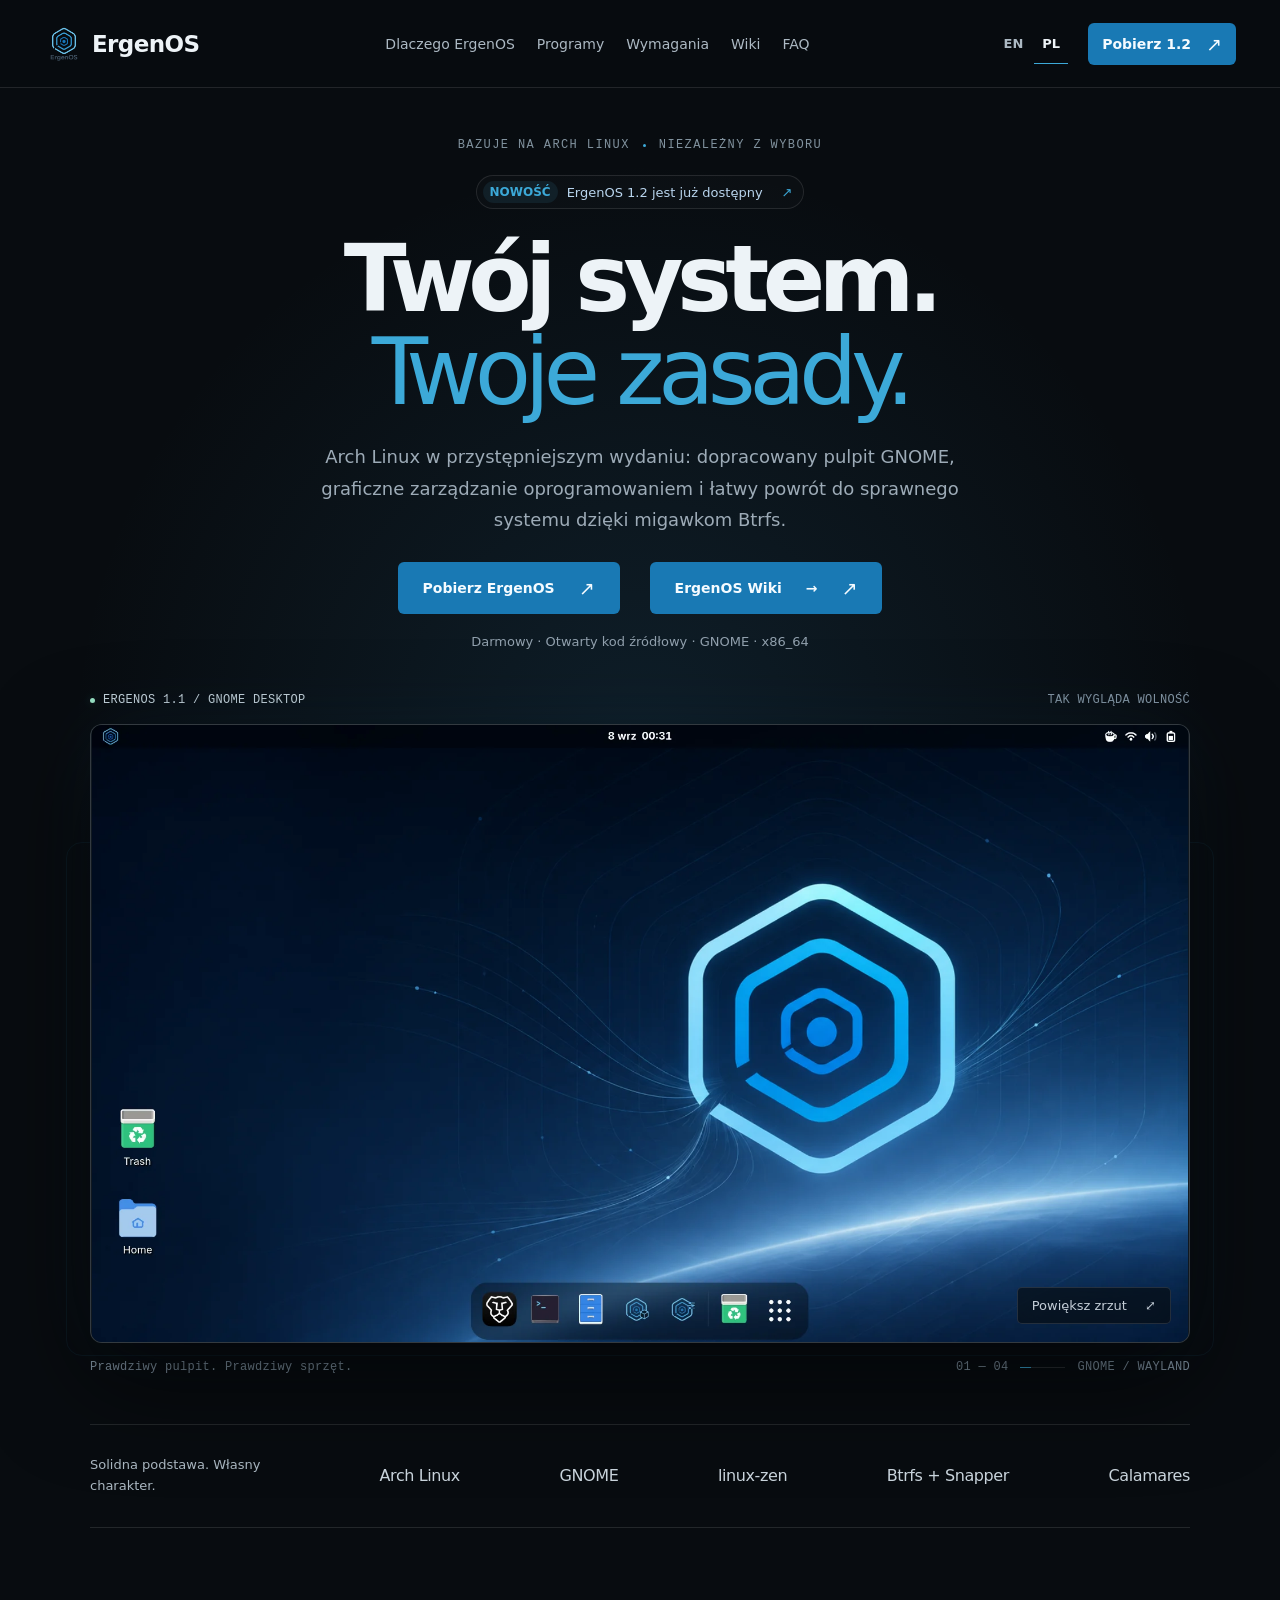
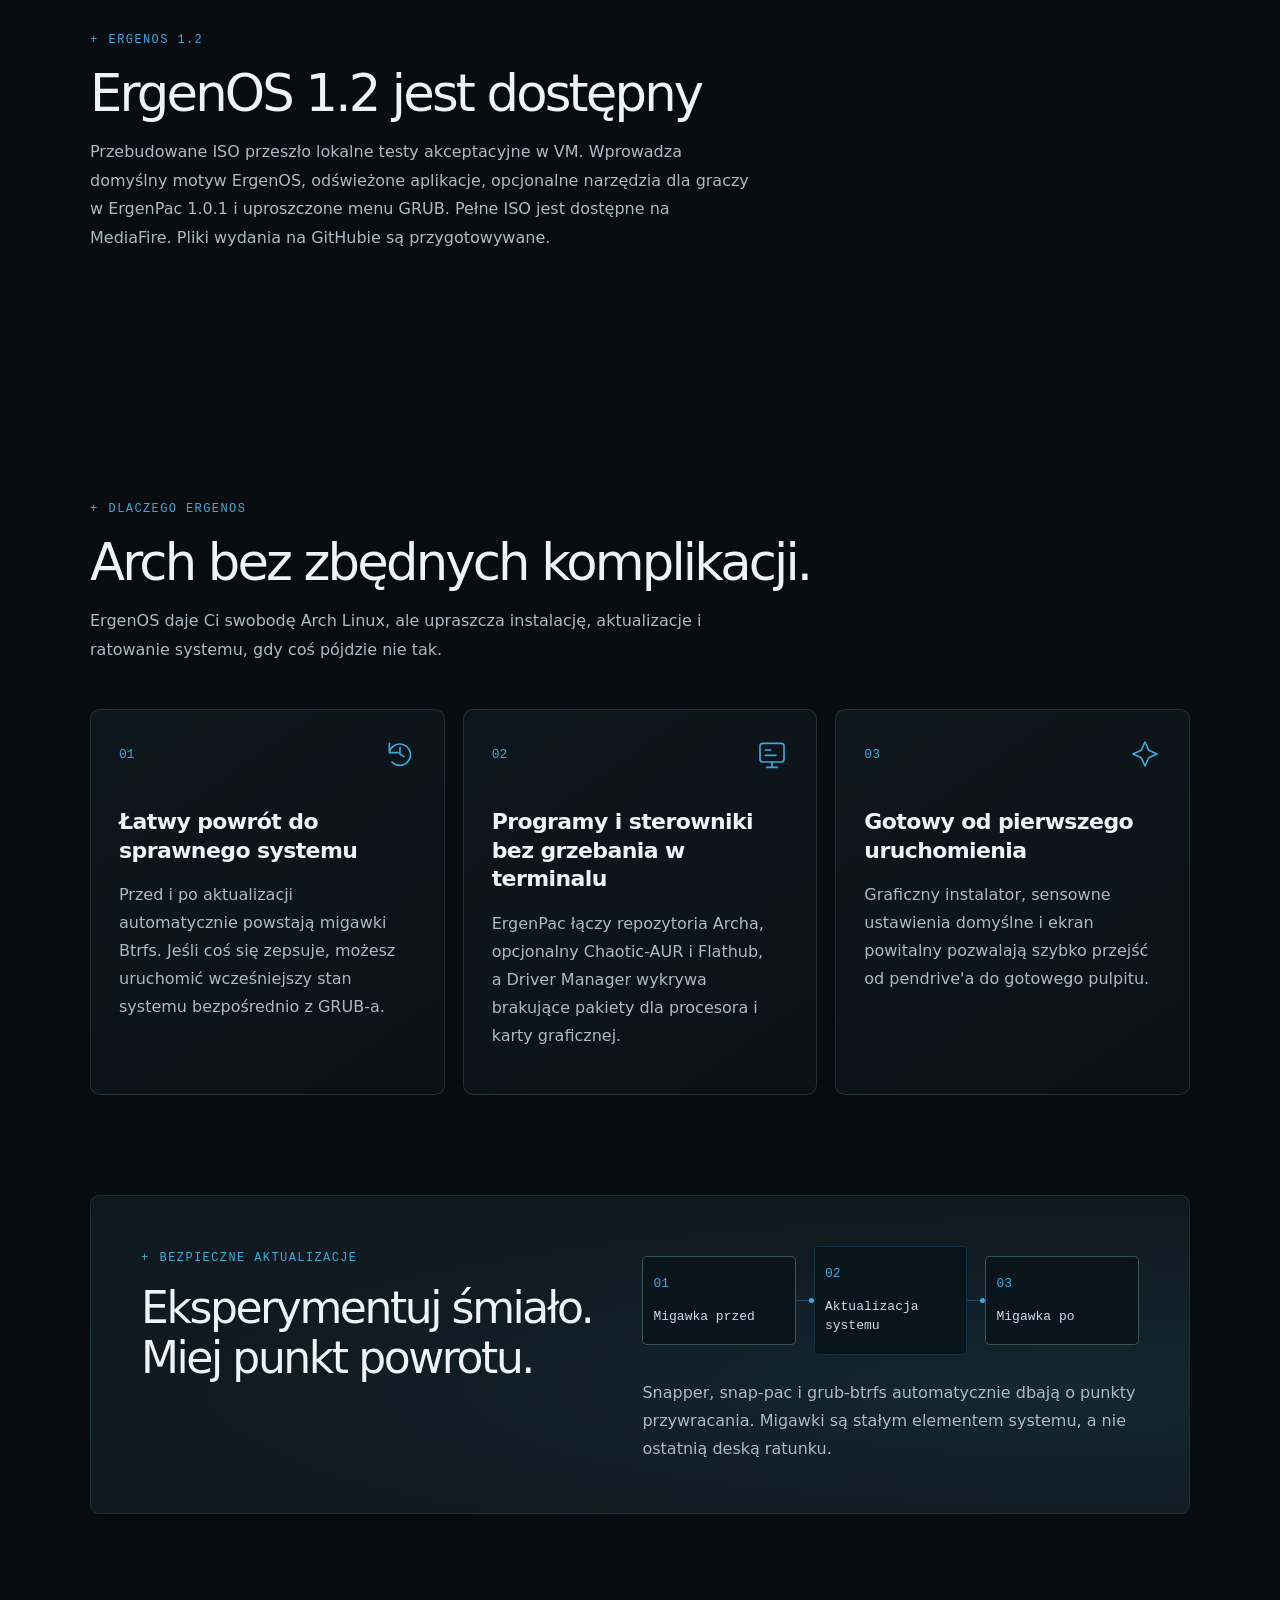
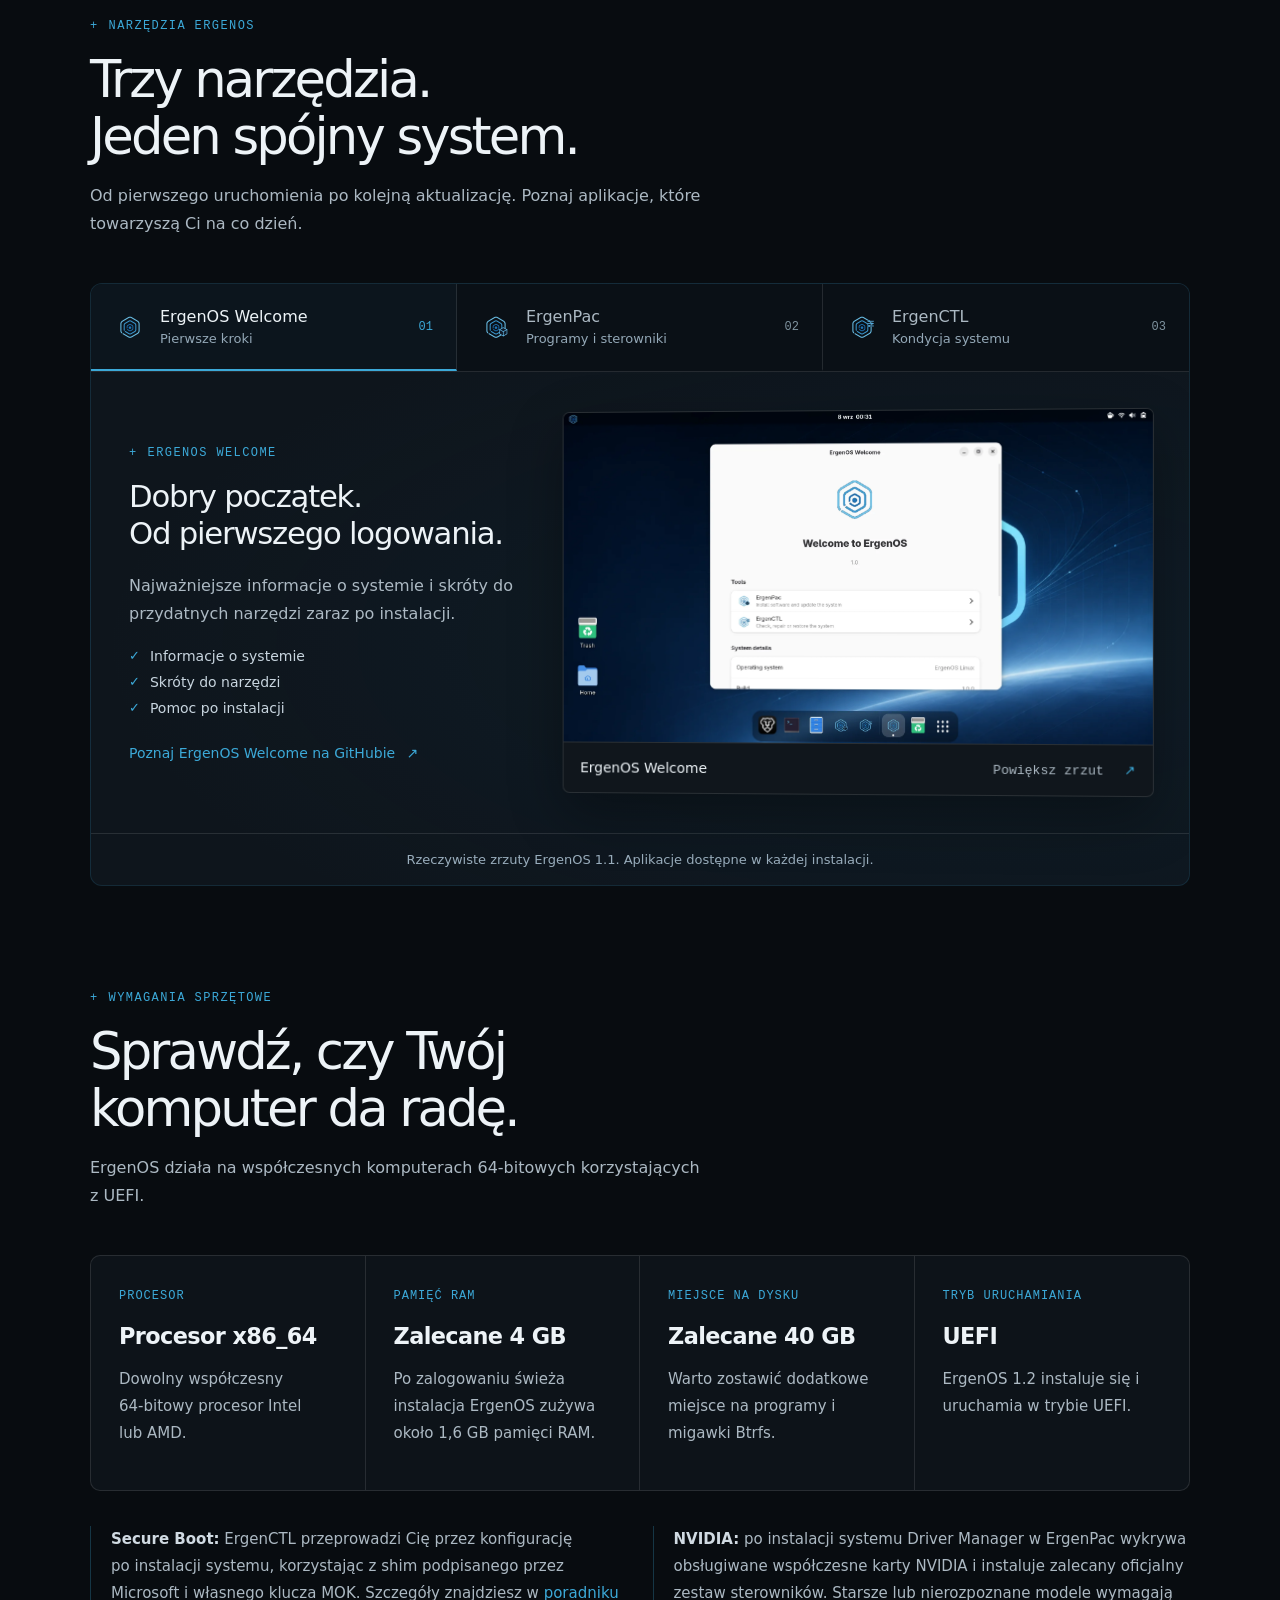
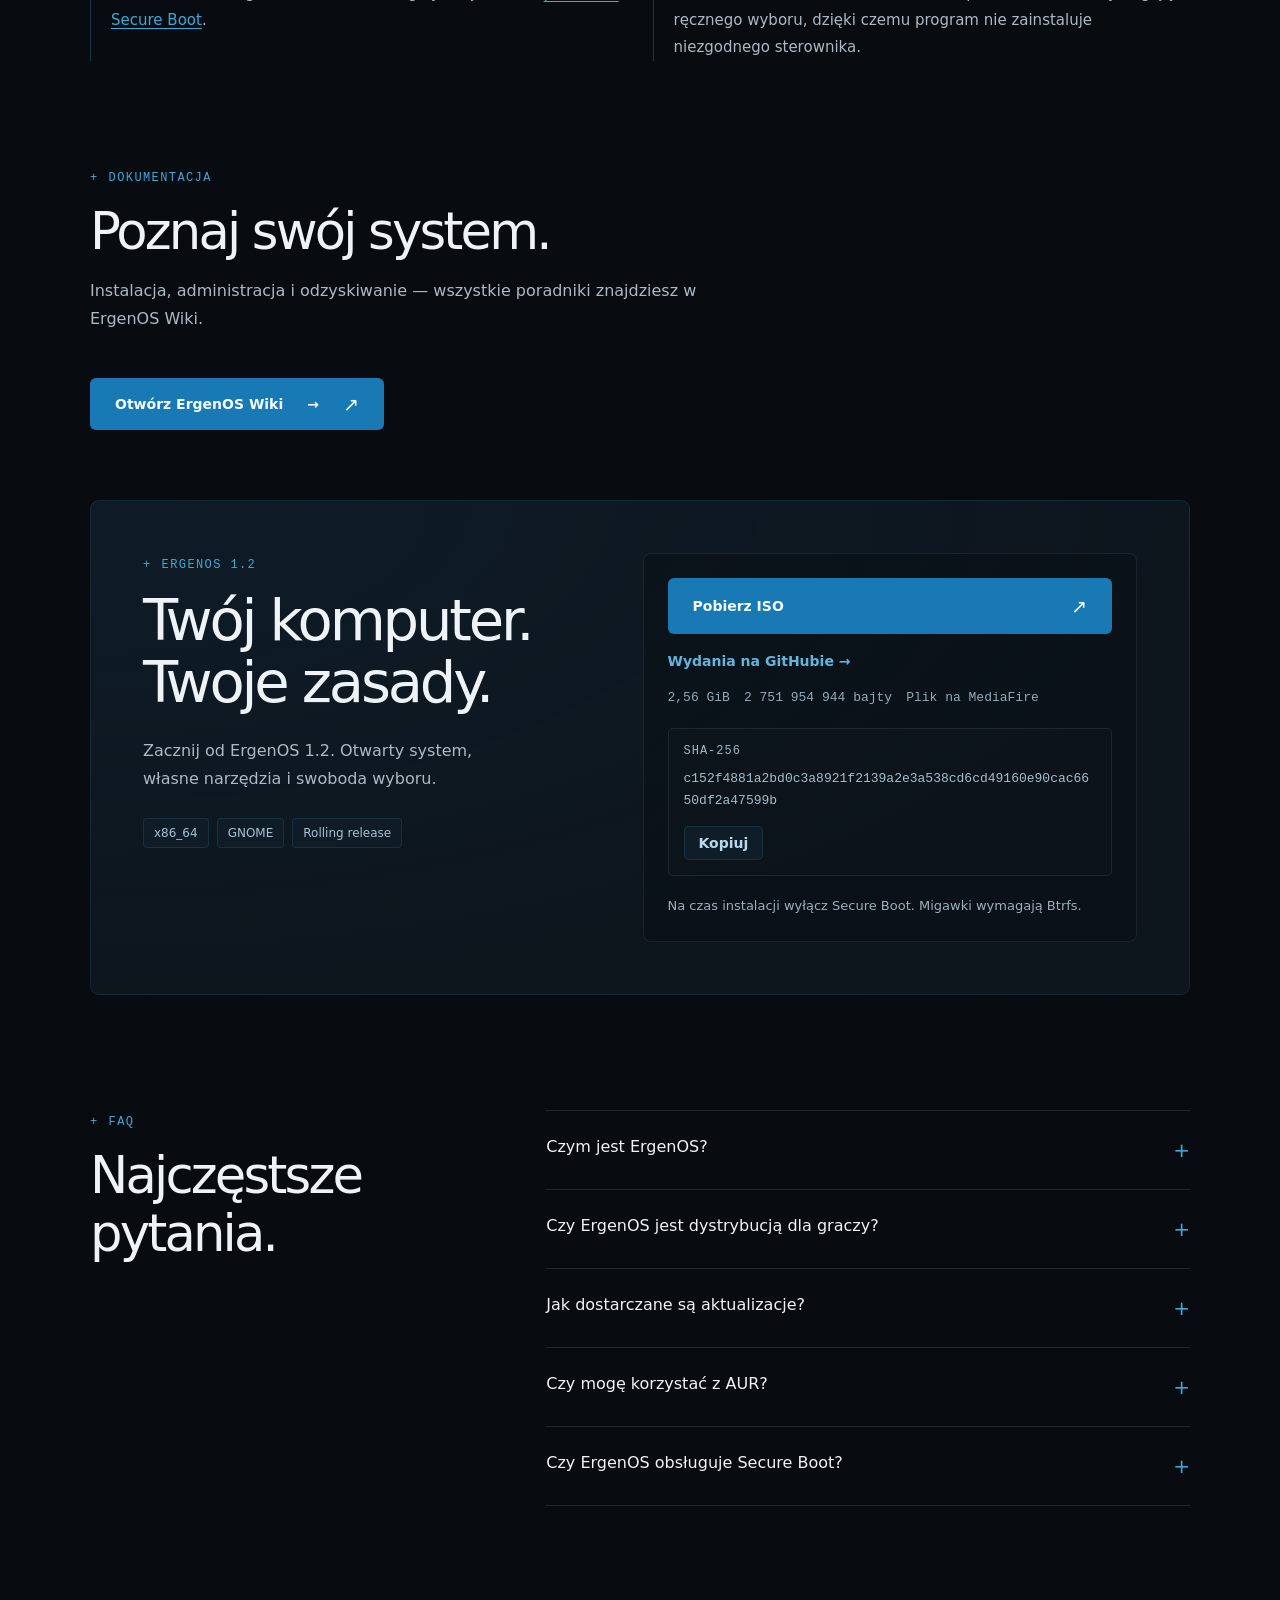
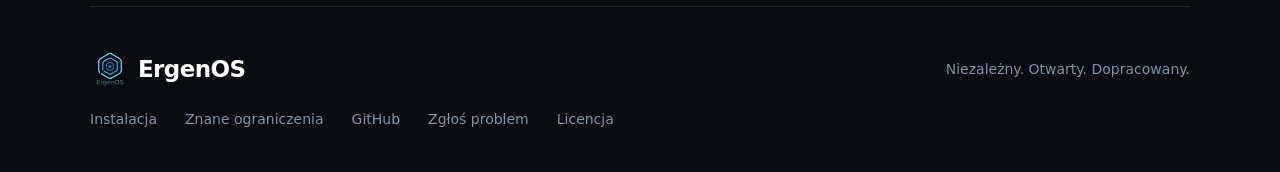
==== commit 7075352e: "Update downloads to ErgenOS 1.2" ====
--- a/pl/index.html
+++ b/pl/index.html
@@ -59,13 +59,13 @@
     <a class="brand" href="#top"><img src="../assets/ergenos-logo.png" alt=""><span>ErgenOS</span></a>
     <button class="menu-toggle" type="button" aria-expanded="false" aria-controls="main-nav" aria-label="Otwórz nawigację" data-menu-open="Otwórz nawigację" data-menu-close="Zamknij nawigację"><span></span><span></span><span></span></button>
     <nav id="main-nav" aria-label="Główna nawigacja"><a href="#features">Dlaczego ErgenOS</a><a href="#apps">Programy</a><a href="#requirements">Wymagania</a><a href="https://ergenossw.github.io/ErgenOS-Wiki/pl/">Wiki</a><a href="#faq">FAQ</a></nav>
-    <div class="header-actions"><div class="language-switcher" aria-label="Język"><a href="../" lang="en" hreflang="en" aria-label="English">EN</a><span aria-current="page">PL</span></div><a class="button small" href="#download">Pobierz 1.1</a></div>
+    <div class="header-actions"><div class="language-switcher" aria-label="Język"><a href="../" lang="en" hreflang="en" aria-label="English">EN</a><span aria-current="page">PL</span></div><a class="button small" href="#download">Pobierz 1.2</a></div>
   </header>
 
   <main id="main-content">
     <section class="hero" id="top">
       <div class="hero-copy"><div class="hero-kicker">BAZUJE NA ARCH LINUX <span></span> NIEZALEŻNY Z WYBORU</div>
-        <a class="release-pill" href="https://github.com/ErgenosSW/ErgenOS-Linux/releases/tag/v1.1.0"><span>Nowość</span> ErgenOS 1.1 jest już dostępny</a>
+        <a class="release-pill" href="https://www.mediafire.com/file/5pflsx05qjzptld/ergenos-1.2.0-x86_64.iso/file"><span>Nowość</span> ErgenOS 1.2 jest już dostępny</a>
         <h1>Twój system.<br><em>Twoje zasady.</em></h1>
         <p class="lead">Arch Linux w przystępniejszym wydaniu: dopracowany pulpit GNOME, graficzne zarządzanie oprogramowaniem i łatwy powrót do sprawnego systemu dzięki migawkom Btrfs.</p>
         <div class="hero-actions"><a class="button" href="#download">Pobierz ErgenOS</a><a class="button" href="https://ergenossw.github.io/ErgenOS-Wiki/pl/">ErgenOS Wiki <span aria-hidden="true">→</span></a></div>
@@ -77,7 +77,7 @@
       </a><div class="stage-footer"><span>Prawdziwy pulpit. Prawdziwy sprzęt.</span><span>01 — 04 <span class="stage-line"></span> GNOME / WAYLAND</span></div></div>
     </section><div class="platform-strip"><span>Solidna podstawa. Własny charakter.</span><b>Arch Linux</b><b>GNOME</b><b>linux-zen</b><b>Btrfs + Snapper</b><b>Calamares</b></div>
 
-    <section class="section" id="release-1-2"><div class="section-heading"><span class="eyebrow">ErgenOS 1.2</span><h2>ErgenOS 1.2: przygotowany do publikacji</h2><p>Przebudowane ISO przeszło lokalne testy akceptacyjne w VM. Wprowadza domyślny motyw ErgenOS, odświeżone aplikacje, opcjonalne narzędzia dla graczy w ErgenPac 1.0.1 i uproszczone menu GRUB. Publikacja ISO jest jeszcze przed nami; poniższe linki nadal prowadzą do wersji 1.1.</p></div></section>
+    <section class="section" id="release-1-2"><div class="section-heading"><span class="eyebrow">ErgenOS 1.2</span><h2>ErgenOS 1.2 jest dostępny</h2><p>Przebudowane ISO przeszło lokalne testy akceptacyjne w VM. Wprowadza domyślny motyw ErgenOS, odświeżone aplikacje, opcjonalne narzędzia dla graczy w ErgenPac 1.0.1 i uproszczone menu GRUB. Pełne ISO jest dostępne na MediaFire. Pliki wydania na GitHubie są przygotowywane.</p></div></section>
 
     <section class="section" id="features">
       <div class="section-heading"><span class="eyebrow">Dlaczego ErgenOS</span><h2>Arch bez zbędnych komplikacji.</h2><p>ErgenOS daje Ci swobodę Arch Linux, ale upraszcza instalację, aktualizacje i ratowanie systemu, gdy coś pójdzie nie tak.</p></div>
@@ -122,7 +122,7 @@
         <article><span>Procesor</span><h3>Procesor x86_64</h3><p>Dowolny współczesny 64-bitowy procesor Intel lub AMD.</p></article>
         <article><span>Pamięć RAM</span><h3>Zalecane 4 GB</h3><p>Po zalogowaniu świeża instalacja ErgenOS zużywa około 1,6 GB pamięci RAM.</p></article>
         <article><span>Miejsce na dysku</span><h3>Zalecane 40 GB</h3><p>Warto zostawić dodatkowe miejsce na programy i migawki Btrfs.</p></article>
-        <article><span>Tryb uruchamiania</span><h3>UEFI</h3><p>ErgenOS 1.1 instaluje się i uruchamia w trybie UEFI.</p></article>
+        <article><span>Tryb uruchamiania</span><h3>UEFI</h3><p>ErgenOS 1.2 instaluje się i uruchamia w trybie UEFI.</p></article>
       </div>
       <div class="hardware-notes">
         <p><strong>Secure Boot:</strong> ErgenCTL przeprowadzi Cię przez konfigurację po instalacji systemu, korzystając z shim podpisanego przez Microsoft i własnego klucza MOK. Szczegóły znajdziesz w <a href="https://ergenossw.github.io/ErgenOS-Wiki/pl/security/secure-boot.html">poradniku Secure Boot</a>.</p>
@@ -136,15 +136,15 @@
     </section>
 
     <section class="download" id="download">
-      <div><span class="eyebrow light">ErgenOS 1.1</span><h2>Twój komputer.<br>Twoje zasady.</h2><p class="download-description">Zacznij od ErgenOS 1.1. Otwarty system, własne narzędzia i swoboda wyboru.</p><div class="download-platform"><span>x86_64</span><span>GNOME</span><span>Rolling release</span></div></div>
-      <div class="download-actions"><p class="download-note">Na czas instalacji wyłącz Secure Boot. Migawki wymagają Btrfs.</p><a class="button white" href="https://www.mediafire.com/file/psvdrlrwlsz2c2c/ergenos-1.1.0-x86_64.iso/file">Pobierz ISO</a><a href="https://github.com/ErgenosSW/ErgenOS-Linux/releases/tag/v1.1.0">Wydanie na GitHubie →</a><div class="release-meta"><span>2,51 GiB</span><span>Wydano 13 września 2026</span><span>Plik na MediaFire</span></div><div class="checksum"><span>SHA-256</span><code id="iso-checksum">460c2ab349681cef4922ebba35b180b24f7a17e7182dbf23cc7c99b13b1fdcce</code><button type="button" data-copy-checksum data-copy-success="Skopiowano" data-copy-reset="Kopiuj">Kopiuj</button></div></div>
+      <div><span class="eyebrow light">ErgenOS 1.2</span><h2>Twój komputer.<br>Twoje zasady.</h2><p class="download-description">Zacznij od ErgenOS 1.2. Otwarty system, własne narzędzia i swoboda wyboru.</p><div class="download-platform"><span>x86_64</span><span>GNOME</span><span>Rolling release</span></div></div>
+      <div class="download-actions"><p class="download-note">Na czas instalacji wyłącz Secure Boot. Migawki wymagają Btrfs.</p><a class="button white" href="https://www.mediafire.com/file/5pflsx05qjzptld/ergenos-1.2.0-x86_64.iso/file">Pobierz ISO</a><a href="https://github.com/ErgenosSW/ErgenOS-Linux/releases">Wydania na GitHubie →</a><div class="release-meta"><span>2,56 GiB</span><span>2 751 954 944 bajty</span><span>Plik na MediaFire</span></div><div class="checksum"><span>SHA-256</span><code id="iso-checksum">c152f4881a2bd0c3a8921f2139a2e3a538cd6cd49160e90cac6650df2a47599b</code><button type="button" data-copy-checksum data-copy-success="Skopiowano" data-copy-reset="Kopiuj">Kopiuj</button></div></div>
     </section>
 
     <section class="section faq" id="faq">
       <div class="section-heading"><span class="eyebrow">FAQ</span><h2>Najczęstsze pytania.</h2></div>
       <div class="faq-list">
         <details><summary>Czym jest ErgenOS?</summary><p>ErgenOS to niezależna dystrybucja oparta na Arch Linux. Łączy pulpit GNOME, autorskie narzędzia graficzne i łatwe odzyskiwanie systemu za pomocą migawek Btrfs.</p></details>
-        <details><summary>Czy ErgenOS jest dystrybucją dla graczy?</summary><p>ErgenOS 1.2 dodaje opcjonalną instalację Steam, Lutris, Heroic, Faugus, GameMode, MangoHud, GOverlay i Gamescope przez ErgenPac. Gaming Check i konfigurator dla graczy są planowane na 1.3. Obecnie podlinkowane publiczne ISO to nadal 1.1.</p></details>
+        <details><summary>Czy ErgenOS jest dystrybucją dla graczy?</summary><p>ErgenOS 1.2 dodaje opcjonalną instalację Steam, Lutris, Heroic, Faugus, GameMode, MangoHud, GOverlay i Gamescope przez ErgenPac. Gaming Check i konfigurator dla graczy są planowane na 1.3. Pełne ISO 1.2 jest dostępne poniżej.</p></details>
         <details><summary>Jak dostarczane są aktualizacje?</summary><p>Pakiety Archa pochodzą ze standardowych repozytoriów Arch Linux. Aplikacje ErgenOS są dostarczane przez podpisane repozytorium ErgenOS i obsługiwane przez Pacmana lub ErgenPac.</p></details>
         <details><summary>Czy mogę korzystać z AUR?</summary><p>Tak. Podczas instalacji możesz pozostać przy oficjalnych repozytoriach albo włączyć yay, paru lub Chaotic-AUR.</p></details>
         <details><summary>Czy ErgenOS obsługuje Secure Boot?</summary><p>Tak, eksperymentalnie po instalacji. ErgenCTL prowadzi przez cały proces, a potrzebne pakiety pochodzą z podpisanego repozytorium ErgenOS. Obecne ISO nadal wymaga wyłączenia Secure Boot na czas instalacji; później skorzystaj z <a href="https://ergenossw.github.io/ErgenOS-Wiki/pl/security/secure-boot.html">poradnika konfiguracji</a>.</p></details>
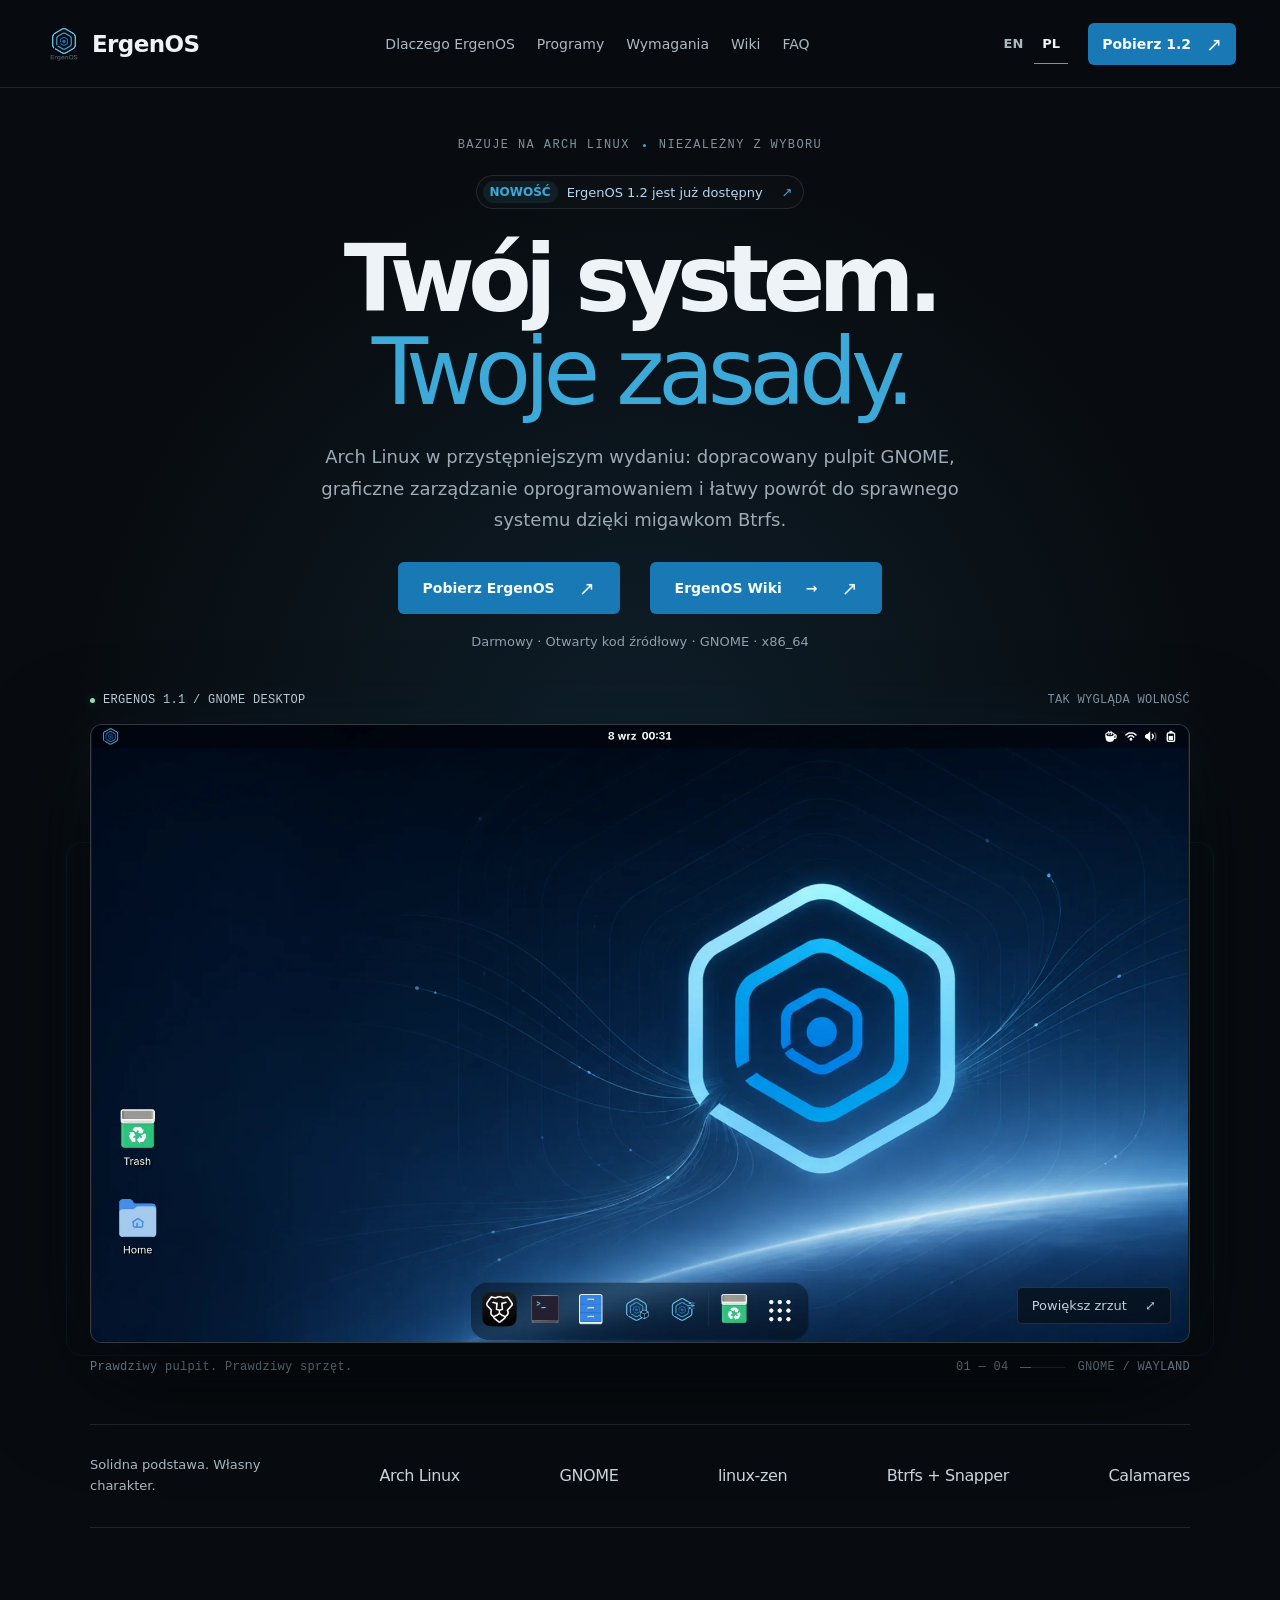
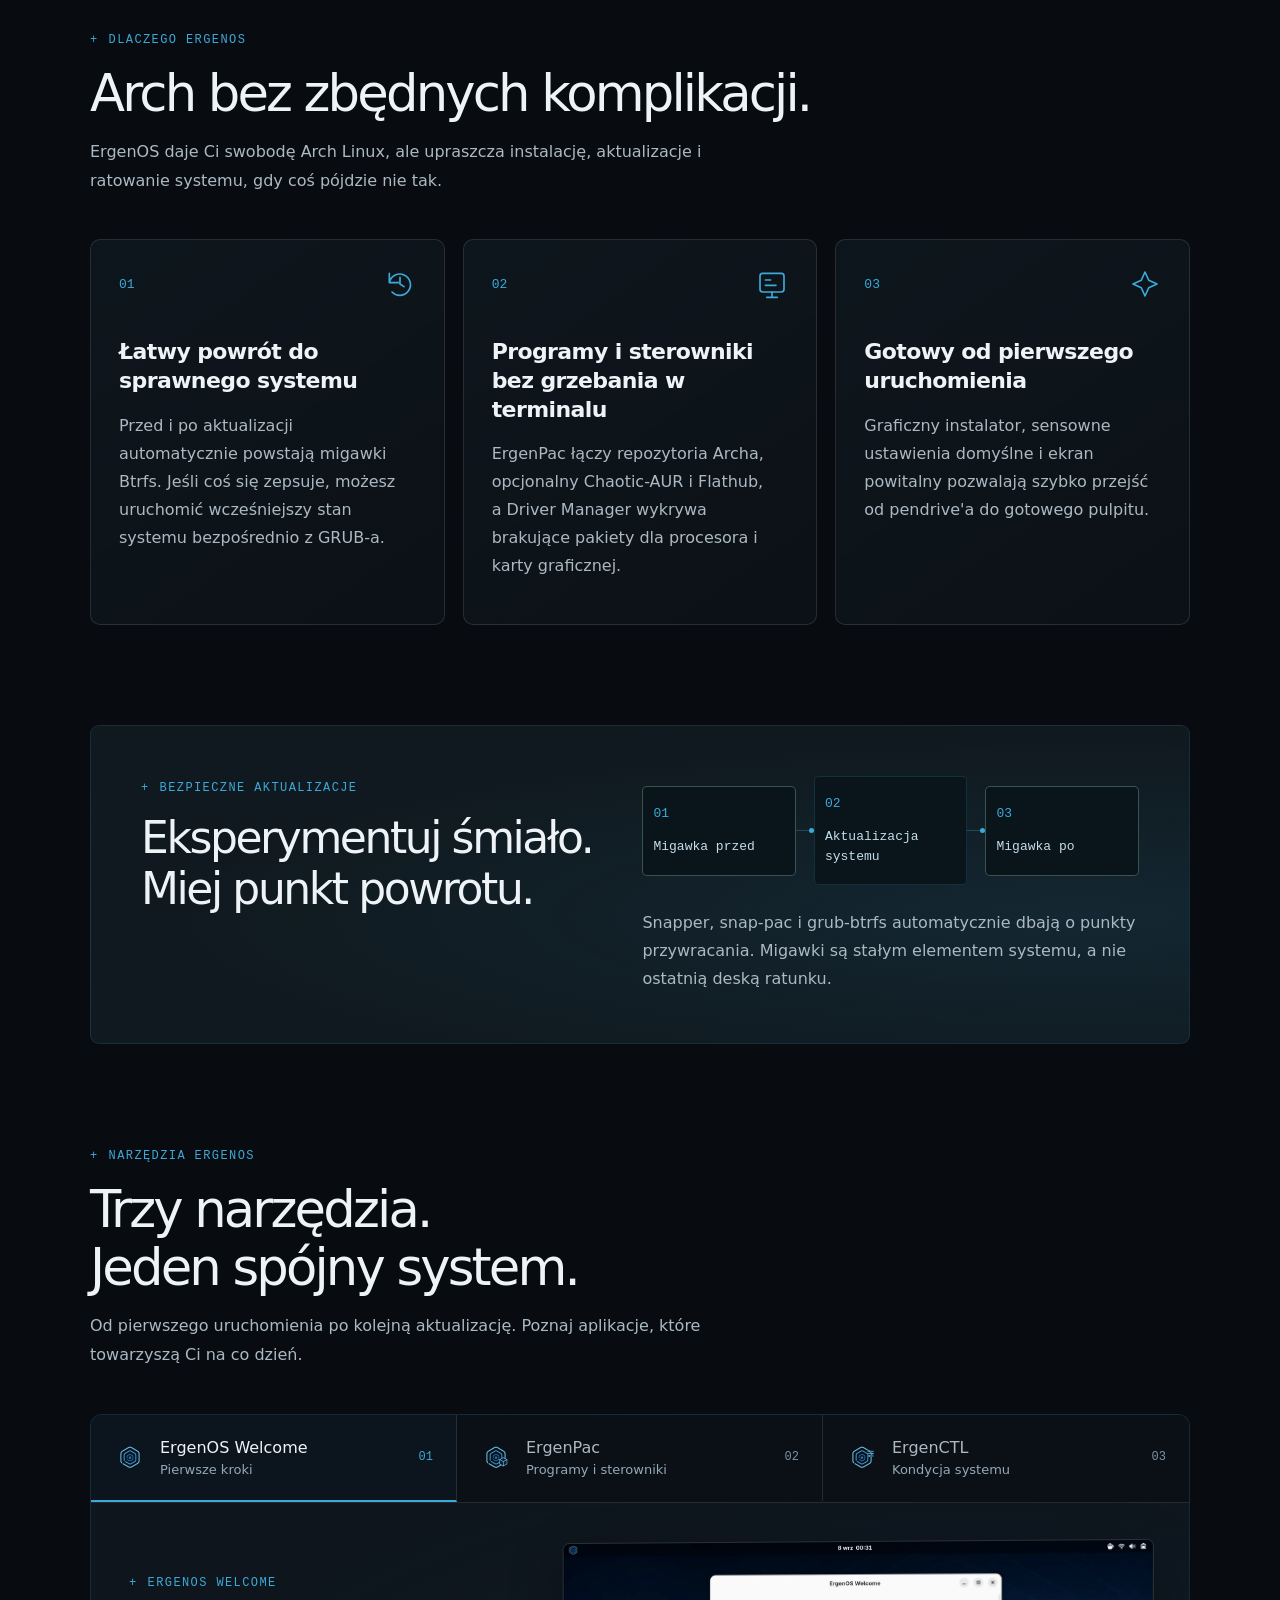
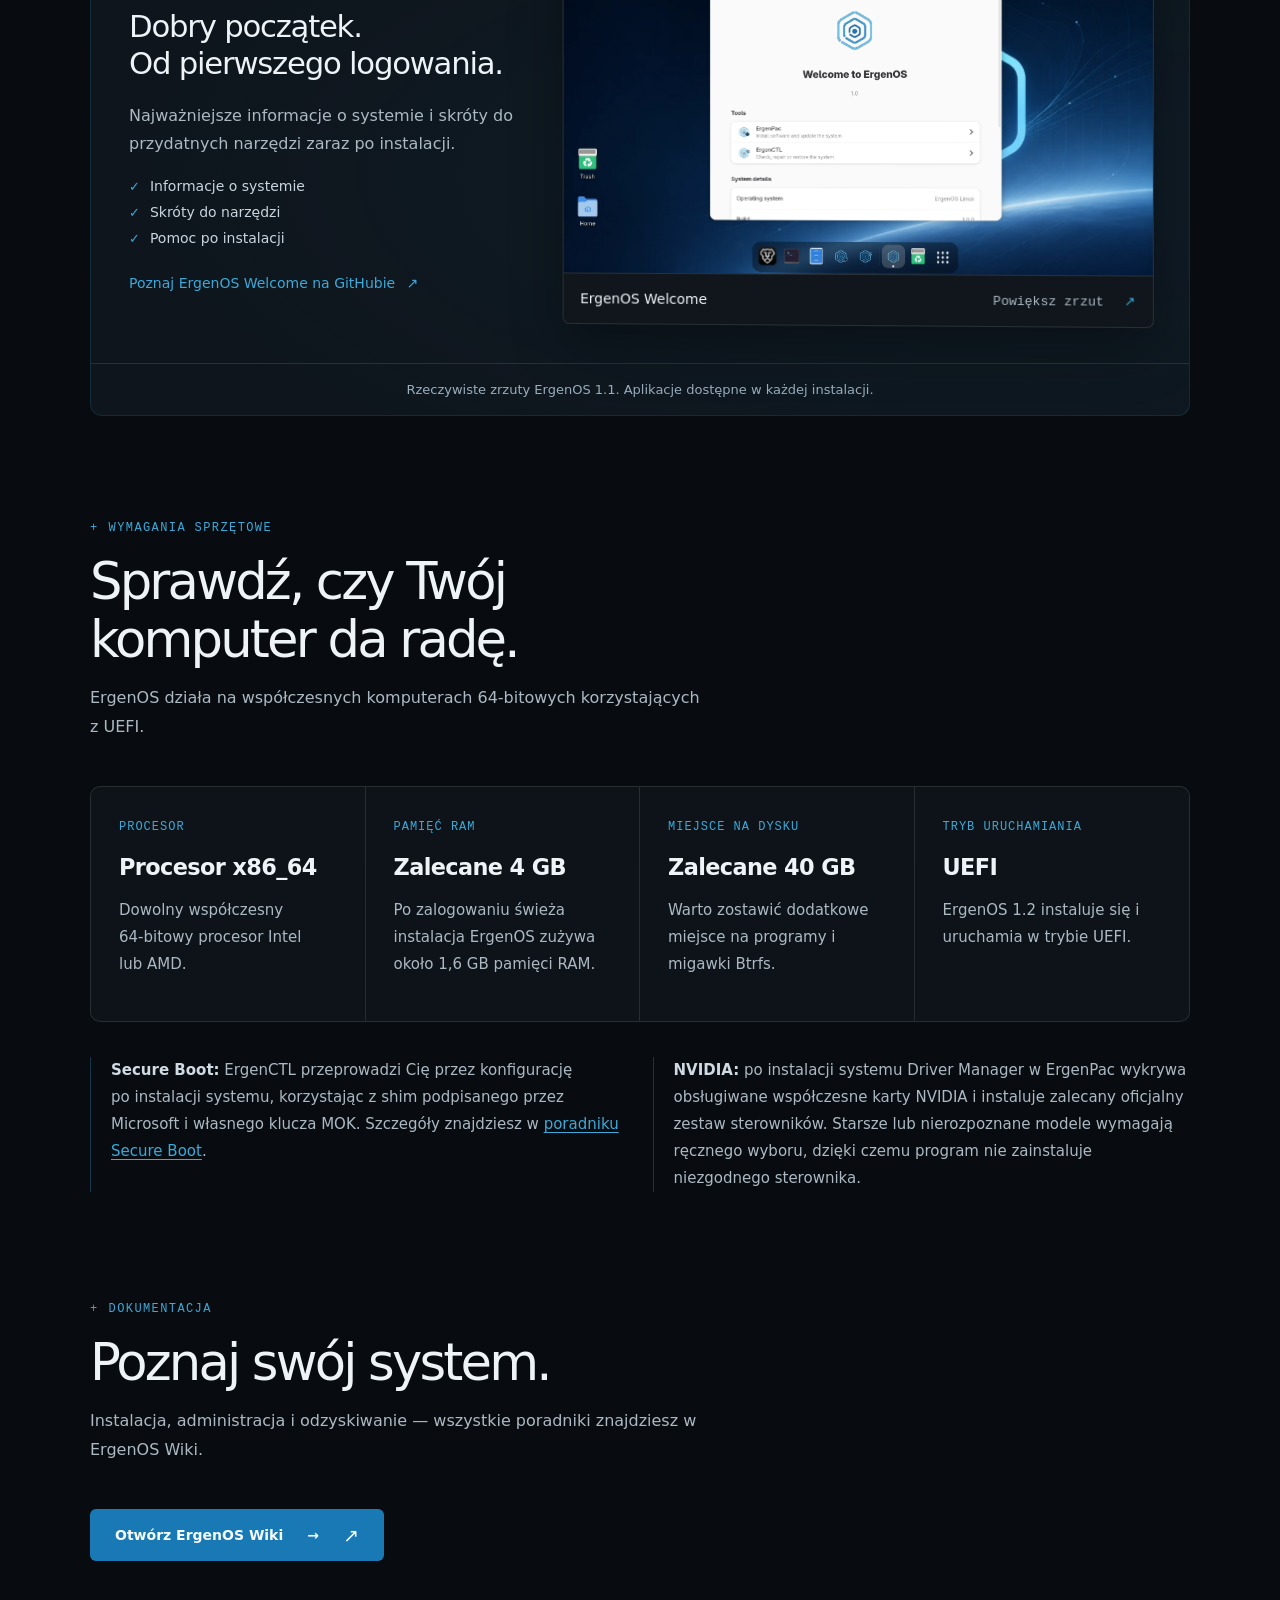
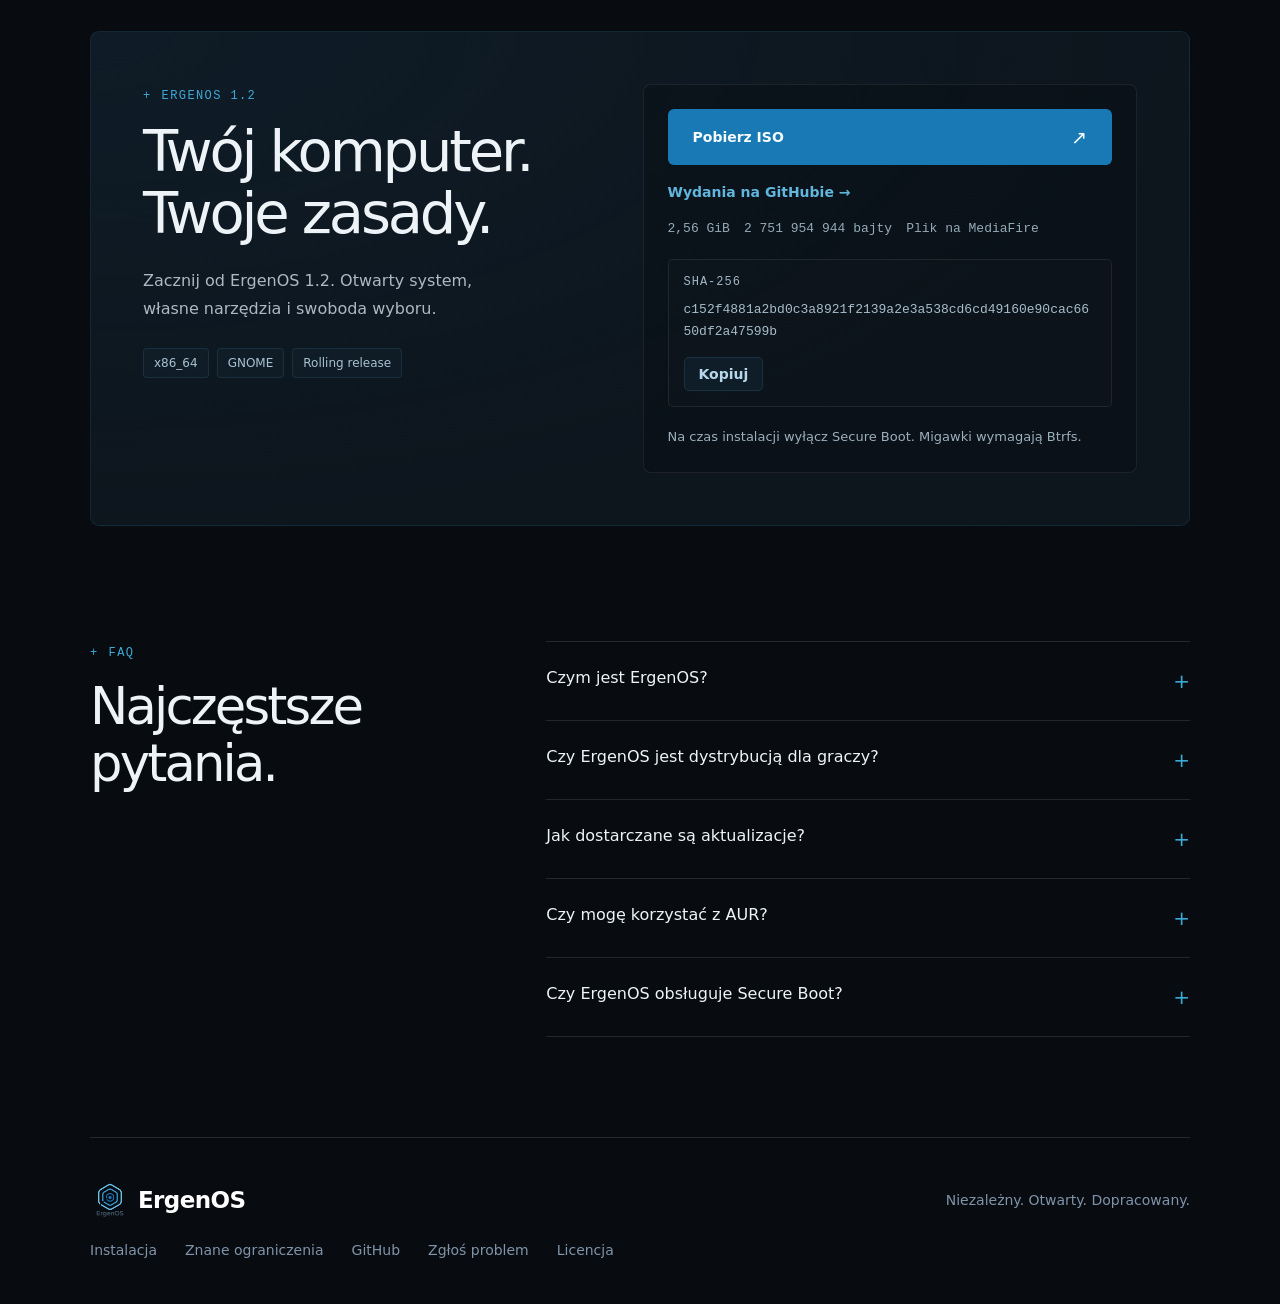
==== commit bd6ead89: "Remove redundant release announcement section" ====
--- a/pl/index.html
+++ b/pl/index.html
@@ -77,8 +77,6 @@
       </a><div class="stage-footer"><span>Prawdziwy pulpit. Prawdziwy sprzęt.</span><span>01 — 04 <span class="stage-line"></span> GNOME / WAYLAND</span></div></div>
     </section><div class="platform-strip"><span>Solidna podstawa. Własny charakter.</span><b>Arch Linux</b><b>GNOME</b><b>linux-zen</b><b>Btrfs + Snapper</b><b>Calamares</b></div>
 
-    <section class="section" id="release-1-2"><div class="section-heading"><span class="eyebrow">ErgenOS 1.2</span><h2>ErgenOS 1.2 jest dostępny</h2><p>Przebudowane ISO przeszło lokalne testy akceptacyjne w VM. Wprowadza domyślny motyw ErgenOS, odświeżone aplikacje, opcjonalne narzędzia dla graczy w ErgenPac 1.0.1 i uproszczone menu GRUB. Pełne ISO jest dostępne na MediaFire. Pliki wydania na GitHubie są przygotowywane.</p></div></section>
-
     <section class="section" id="features">
       <div class="section-heading"><span class="eyebrow">Dlaczego ErgenOS</span><h2>Arch bez zbędnych komplikacji.</h2><p>ErgenOS daje Ci swobodę Arch Linux, ale upraszcza instalację, aktualizacje i ratowanie systemu, gdy coś pójdzie nie tak.</p></div>
       <div class="feature-grid">
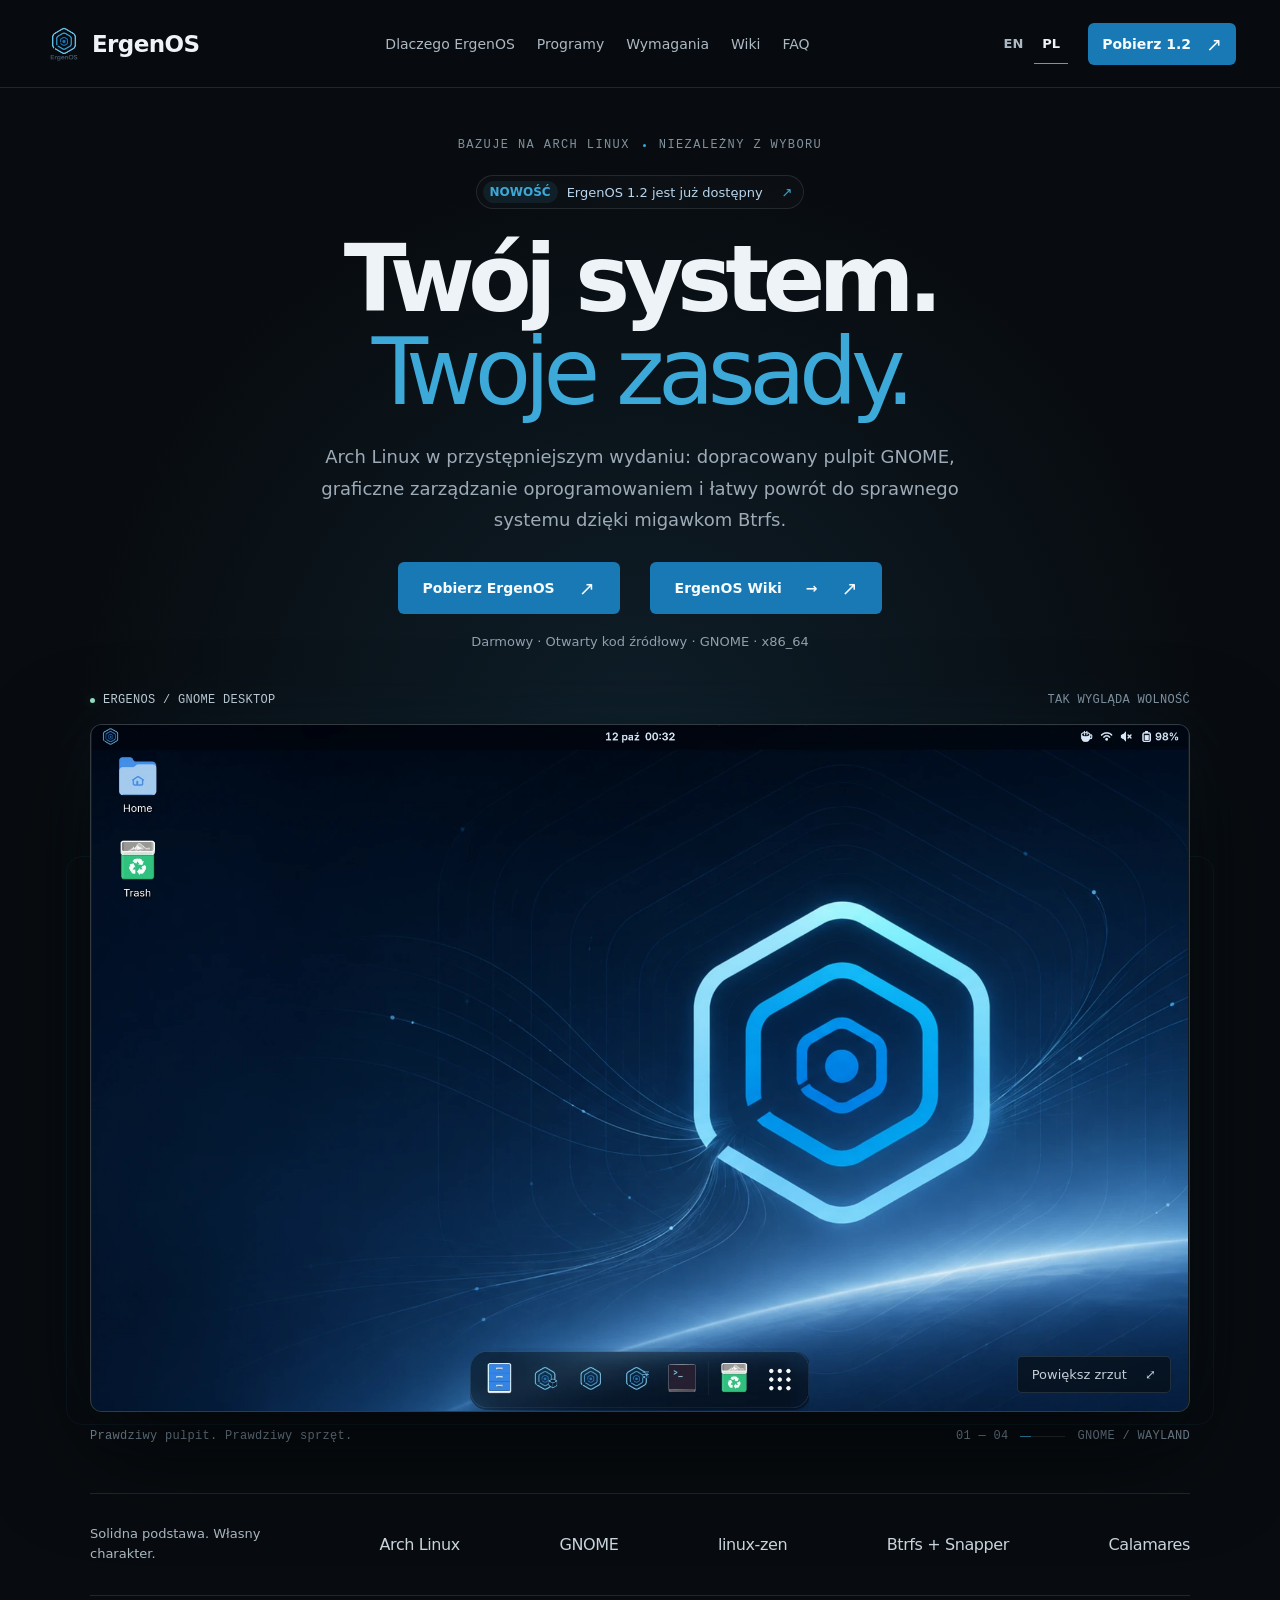
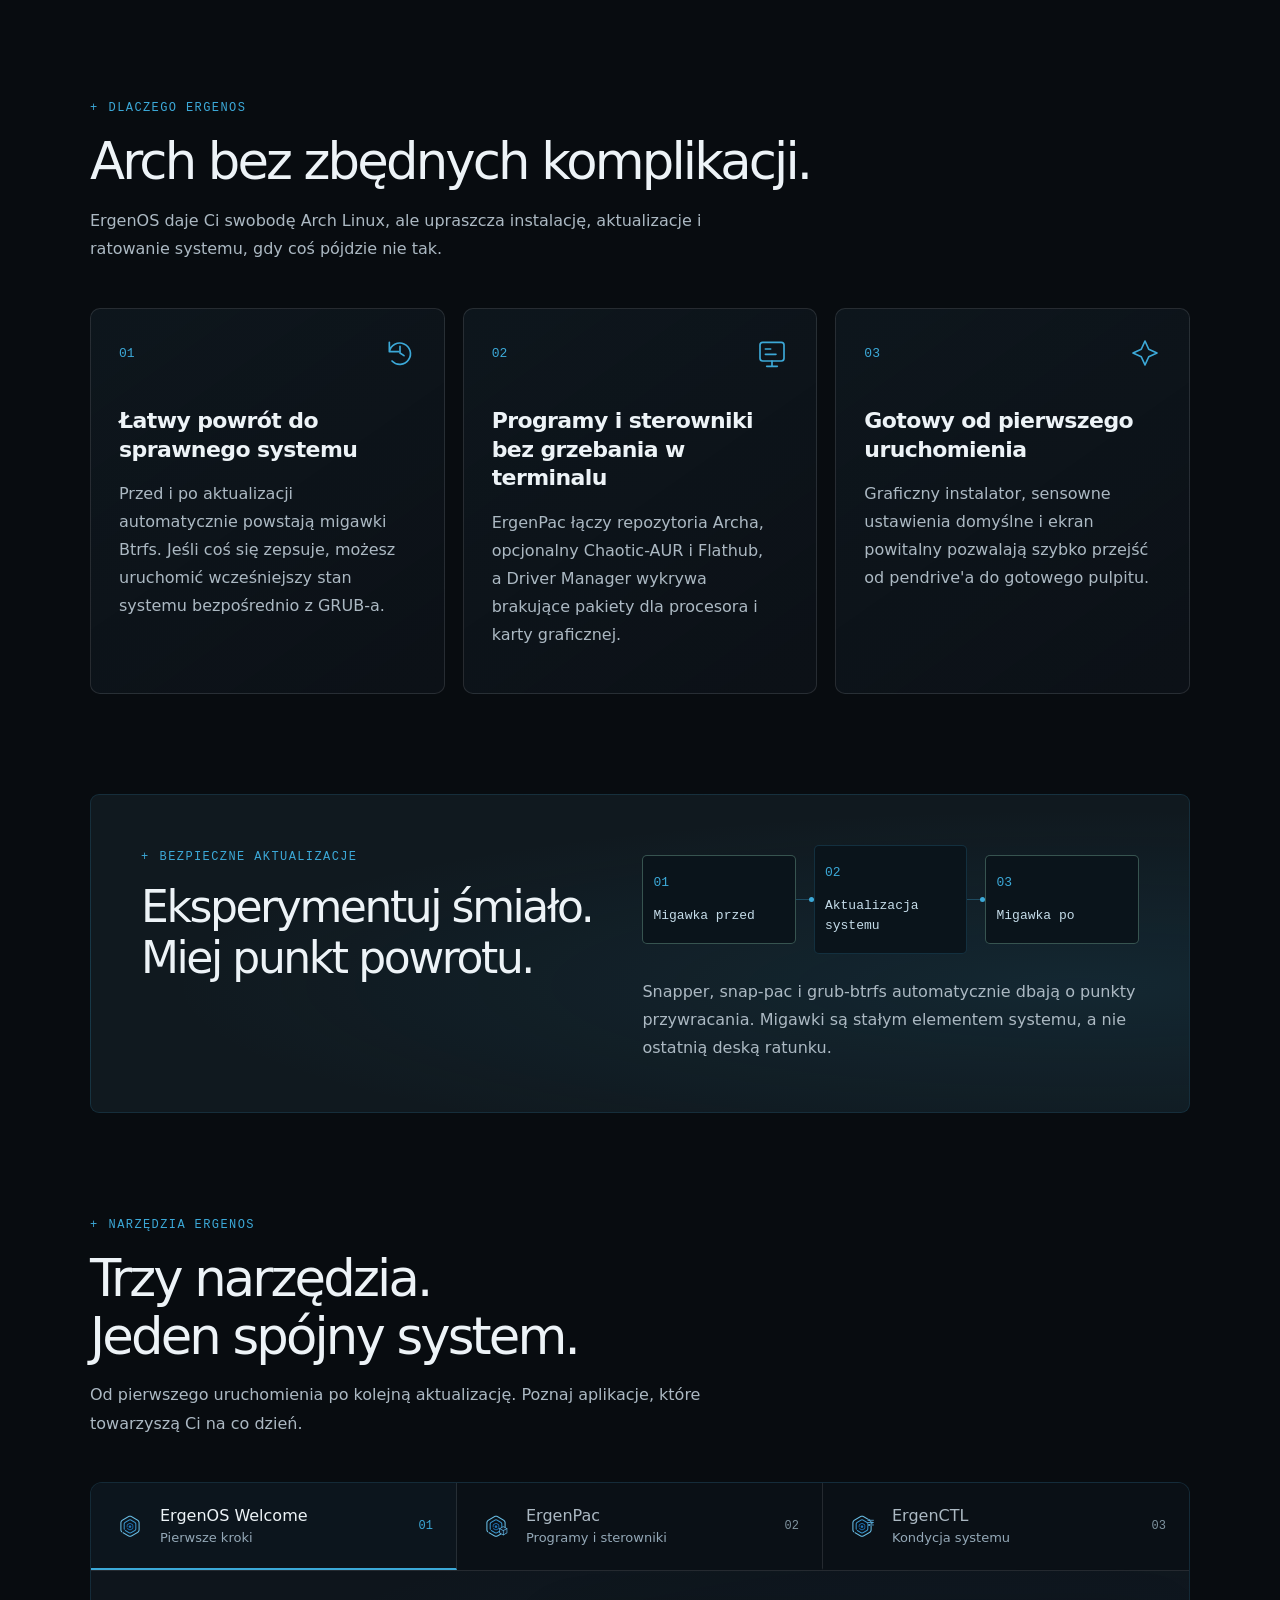
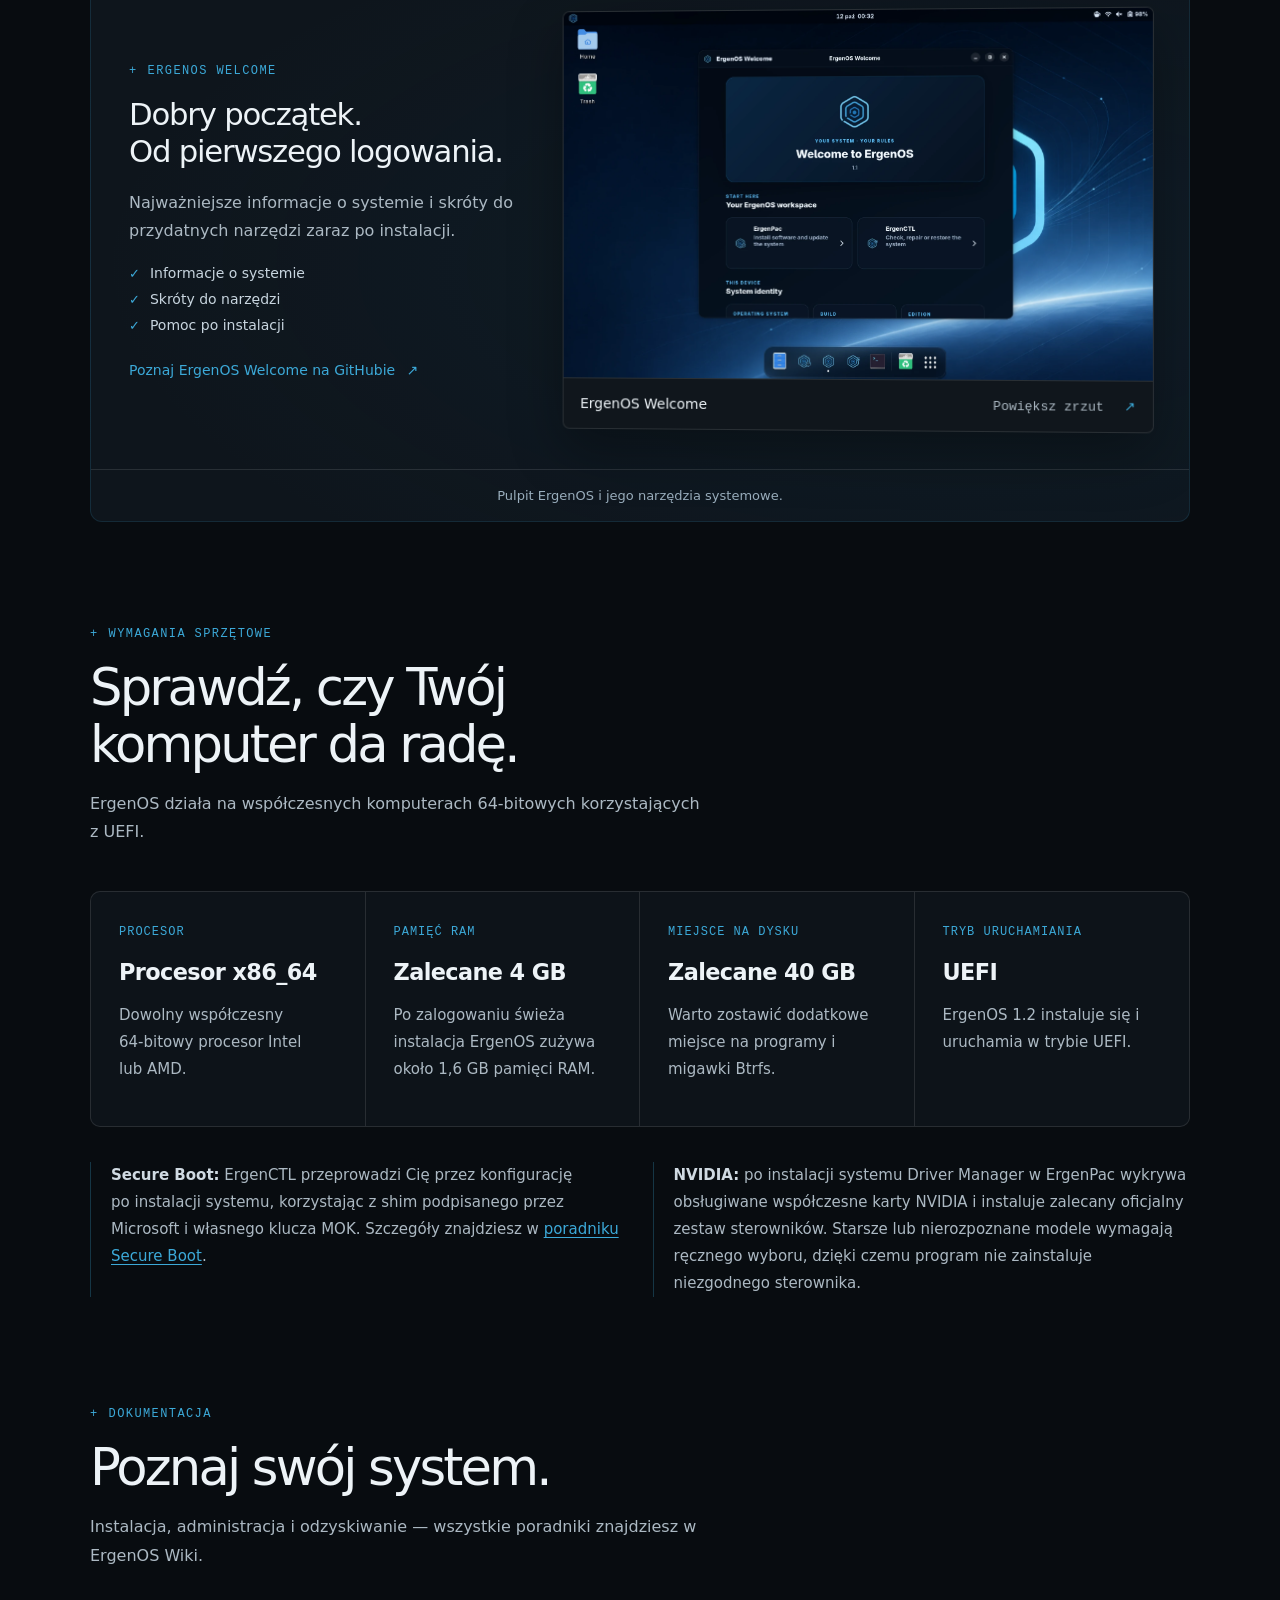
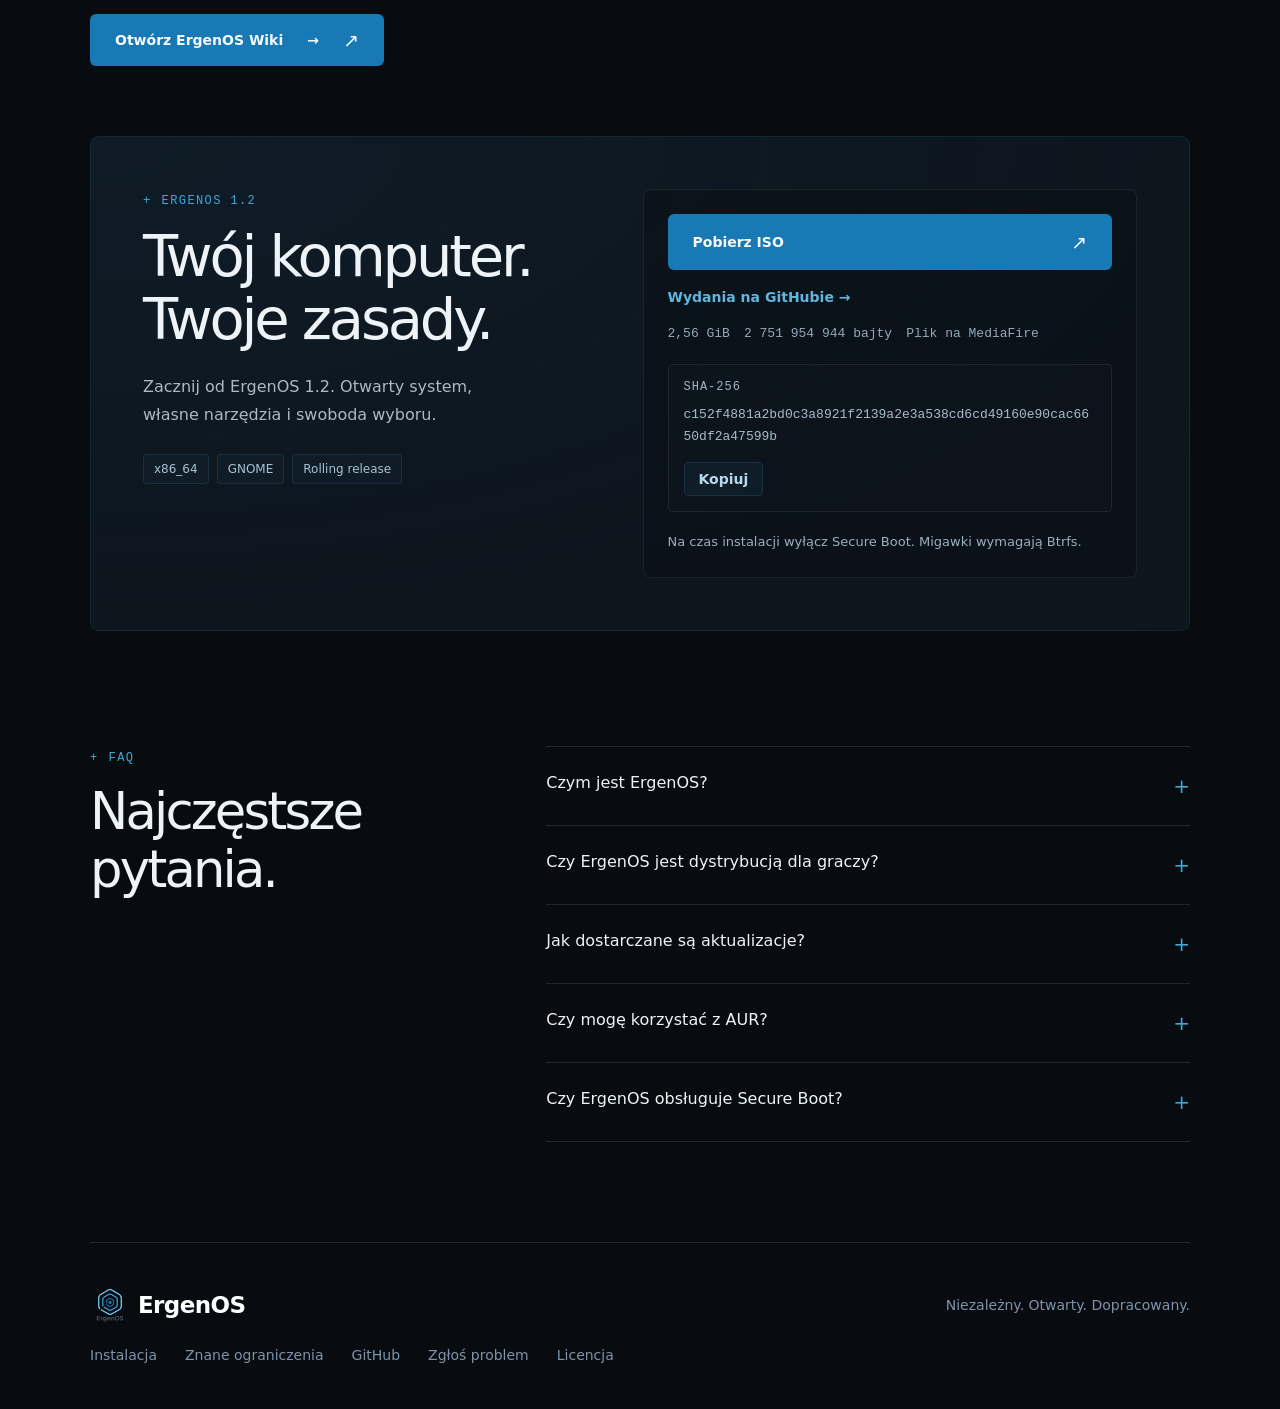
==== commit 3acaa881: "Refresh desktop and application screenshots" ====
--- a/pl/index.html
+++ b/pl/index.html
@@ -71,8 +71,8 @@
         <div class="hero-actions"><a class="button" href="#download">Pobierz ErgenOS</a><a class="button" href="https://ergenossw.github.io/ErgenOS-Wiki/pl/">ErgenOS Wiki <span aria-hidden="true">→</span></a></div>
         <p class="fine-print">Darmowy · Otwarty kod źródłowy · GNOME · x86_64</p>
       </div>
-      <div class="desktop-stage"><div class="stage-label"><span><i></i> ERGENOS 1.1 / GNOME DESKTOP</span><span>TAK WYGLĄDA WOLNOŚĆ</span></div><a class="desktop-shot" href="../assets/screenshots/ergenos-desktop.png" aria-label="Otwórz pełnowymiarowy zrzut pulpitu ErgenOS">
-        <img src="../assets/screenshots/ergenos-desktop.webp" width="1920" height="1080" fetchpriority="high" alt="Pulpit ErgenOS 1.1 uruchomiony na fizycznym sprzęcie">
+      <div class="desktop-stage"><div class="stage-label"><span><i></i> ERGENOS / GNOME DESKTOP</span><span>TAK WYGLĄDA WOLNOŚĆ</span></div><a class="desktop-shot" href="../assets/screenshots/ergenos-desktop.png?v=20261012" aria-label="Otwórz pełnowymiarowy zrzut pulpitu ErgenOS">
+        <img src="../assets/screenshots/ergenos-desktop.webp?v=20261012" width="1920" height="1200" fetchpriority="high" alt="Pulpit ErgenOS z nowym domyślnym motywem">
         <span class="shot-hint">Powiększ zrzut</span>
       </a><div class="stage-footer"><span>Prawdziwy pulpit. Prawdziwy sprzęt.</span><span>01 — 04 <span class="stage-line"></span> GNOME / WAYLAND</span></div></div>
     </section><div class="platform-strip"><span>Solidna podstawa. Własny charakter.</span><b>Arch Linux</b><b>GNOME</b><b>linux-zen</b><b>Btrfs + Snapper</b><b>Calamares</b></div>
@@ -100,17 +100,17 @@
           <button class="app-tab" type="button" id="app-tab-2" data-app-tab="2"><img src="../assets/ergenctl-logo-mark.png" alt="" width="32" height="32"><span>ErgenCTL<small>Kondycja systemu</small></span><span class="tab-index" aria-hidden="true">03</span></button></div>
         <article class="app-panel" id="app-panel-0" data-app-panel="0">
           <div class="app-panel-copy"><span class="eyebrow">ErgenOS Welcome</span><h3>Dobry początek.<br>Od pierwszego logowania.</h3><p>Najważniejsze informacje o systemie i skróty do przydatnych narzędzi zaraz po instalacji.</p><ul class="app-capabilities"><li>Informacje o systemie</li><li>Skróty do narzędzi</li><li>Pomoc po instalacji</li></ul><a class="text-link app-source" href="https://github.com/ErgenosSW/ErgenOS-Welcome">Poznaj ErgenOS Welcome na GitHubie <span>↗</span></a></div>
-          <a class="screenshot-card app-preview" href="../assets/screenshots/ergenos-welcome.png"><img src="../assets/screenshots/ergenos-welcome.webp" alt="ErgenOS Welcome — Pierwsze kroki" width="1920" height="1080" loading="lazy" decoding="async"><span><strong>ErgenOS Welcome</strong><small>Powiększ zrzut</small></span></a>
+          <a class="screenshot-card app-preview" href="../assets/screenshots/ergenos-welcome.png?v=20261012"><img src="../assets/screenshots/ergenos-welcome.webp?v=20261012" alt="ErgenOS Welcome — Pierwsze kroki" width="1920" height="1200" loading="lazy" decoding="async"><span><strong>ErgenOS Welcome</strong><small>Powiększ zrzut</small></span></a>
         </article>
         <article class="app-panel" id="app-panel-1" data-app-panel="1">
           <div class="app-panel-copy"><span class="eyebrow">ErgenPac</span><h3>Wszystko, czego potrzebujesz.<br>W jednym miejscu.</h3><p>Instaluj i aktualizuj programy z repozytoriów Arch Linux oraz Flathuba, a także wykrywaj i uzupełniaj brakujące sterowniki.</p><ul class="app-capabilities"><li>Arch Linux i Flathub</li><li>Aktualizacje aplikacji</li><li>Wykrywanie sterowników</li></ul><a class="text-link app-source" href="https://github.com/ErgenosSW/ErgenPac">Poznaj ErgenPac na GitHubie <span>↗</span></a></div>
-          <a class="screenshot-card app-preview" href="../assets/screenshots/ergenpac-search.png"><img src="../assets/screenshots/ergenpac-search.webp" alt="ErgenPac — Programy i sterowniki" width="1920" height="1080" loading="lazy" decoding="async"><span><strong>ErgenPac</strong><small>Powiększ zrzut</small></span></a>
+          <a class="screenshot-card app-preview" href="../assets/screenshots/ergenpac-search.png?v=20261012"><img src="../assets/screenshots/ergenpac-search.webp?v=20261012" alt="ErgenPac — Aktualizacje systemu" width="1920" height="1200" loading="lazy" decoding="async"><span><strong>ErgenPac</strong><small>Powiększ zrzut</small></span></a>
         </article>
         <article class="app-panel" id="app-panel-2" data-app-panel="2">
           <div class="app-panel-copy"><span class="eyebrow">ErgenCTL</span><h3>Poznaj swój system.<br>Zachowaj kontrolę.</h3><p>Sprawdzaj stan systemu, analizuj problemy z uruchamianiem, przywracaj migawki i skonfiguruj Secure Boot krok po kroku.</p><ul class="app-capabilities"><li>Diagnostyka i logi</li><li>Przywracanie migawek</li><li>Konfiguracja Secure Boot</li></ul><a class="text-link app-source" href="https://github.com/ErgenosSW/ErgenCTL">Poznaj ErgenCTL na GitHubie <span>↗</span></a></div>
-          <a class="screenshot-card app-preview" href="../assets/screenshots/ergenctl-system-check.png"><img src="../assets/screenshots/ergenctl-system-check.webp" alt="ErgenCTL — Kondycja systemu" width="1920" height="1080" loading="lazy" decoding="async"><span><strong>ErgenCTL</strong><small>Powiększ zrzut</small></span></a>
+          <a class="screenshot-card app-preview" href="../assets/screenshots/ergenctl-system-check.png?v=20261012"><img src="../assets/screenshots/ergenctl-system-check.webp?v=20261012" alt="ErgenCTL — Kondycja systemu" width="1920" height="1200" loading="lazy" decoding="async"><span><strong>ErgenCTL</strong><small>Powiększ zrzut</small></span></a>
         </article>
-        <p class="showcase-note">Rzeczywiste zrzuty ErgenOS 1.1. Aplikacje dostępne w każdej instalacji.</p>
+        <p class="showcase-note">Pulpit ErgenOS i jego narzędzia systemowe.</p>
       </div>
     </section>
 
@@ -135,7 +135,7 @@
 
     <section class="download" id="download">
       <div><span class="eyebrow light">ErgenOS 1.2</span><h2>Twój komputer.<br>Twoje zasady.</h2><p class="download-description">Zacznij od ErgenOS 1.2. Otwarty system, własne narzędzia i swoboda wyboru.</p><div class="download-platform"><span>x86_64</span><span>GNOME</span><span>Rolling release</span></div></div>
-      <div class="download-actions"><p class="download-note">Na czas instalacji wyłącz Secure Boot. Migawki wymagają Btrfs.</p><a class="button white" href="https://www.mediafire.com/file/5pflsx05qjzptld/ergenos-1.2.0-x86_64.iso/file">Pobierz ISO</a><a href="https://github.com/ErgenosSW/ErgenOS-Linux/releases">Wydania na GitHubie →</a><div class="release-meta"><span>2,56 GiB</span><span>2 751 954 944 bajty</span><span>Plik na MediaFire</span></div><div class="checksum"><span>SHA-256</span><code id="iso-checksum">c152f4881a2bd0c3a8921f2139a2e3a538cd6cd49160e90cac6650df2a47599b</code><button type="button" data-copy-checksum data-copy-success="Skopiowano" data-copy-reset="Kopiuj">Kopiuj</button></div></div>
+      <div class="download-actions"><p class="download-note">Na czas instalacji wyłącz Secure Boot. Migawki wymagają Btrfs.</p><a class="button white" href="https://www.mediafire.com/file/5pflsx05qjzptld/ergenos-1.2.0-x86_64.iso/file">Pobierz ISO</a><a href="https://github.com/ErgenosSW/ErgenOS-Linux/releases/tag/v1.2.0">Wydania na GitHubie →</a><div class="release-meta"><span>2,56 GiB</span><span>2 751 954 944 bajty</span><span>Plik na MediaFire</span></div><div class="checksum"><span>SHA-256</span><code id="iso-checksum">c152f4881a2bd0c3a8921f2139a2e3a538cd6cd49160e90cac6650df2a47599b</code><button type="button" data-copy-checksum data-copy-success="Skopiowano" data-copy-reset="Kopiuj">Kopiuj</button></div></div>
     </section>
 
     <section class="section faq" id="faq">
--- a/overrides.css
+++ b/overrides.css
@@ -296,7 +296,7 @@
 
 .desktop-shot {
   display:block;
-  aspect-ratio:16/9;
+  aspect-ratio:16/10;
   border-radius:9px;
   transform:none;
   background:#101820;
@@ -602,7 +602,7 @@
 .screenshot-card img {
   display:block;
   width:100%;
-  aspect-ratio:16/9;
+  aspect-ratio:16/10;
   object-fit:contain;
   transition:transform .4s;
 }
@@ -1915,7 +1915,7 @@
 }
 
 .app-preview img {
-  aspect-ratio:16/9;
+  aspect-ratio:16/10;
   object-fit:contain;
 }
 
